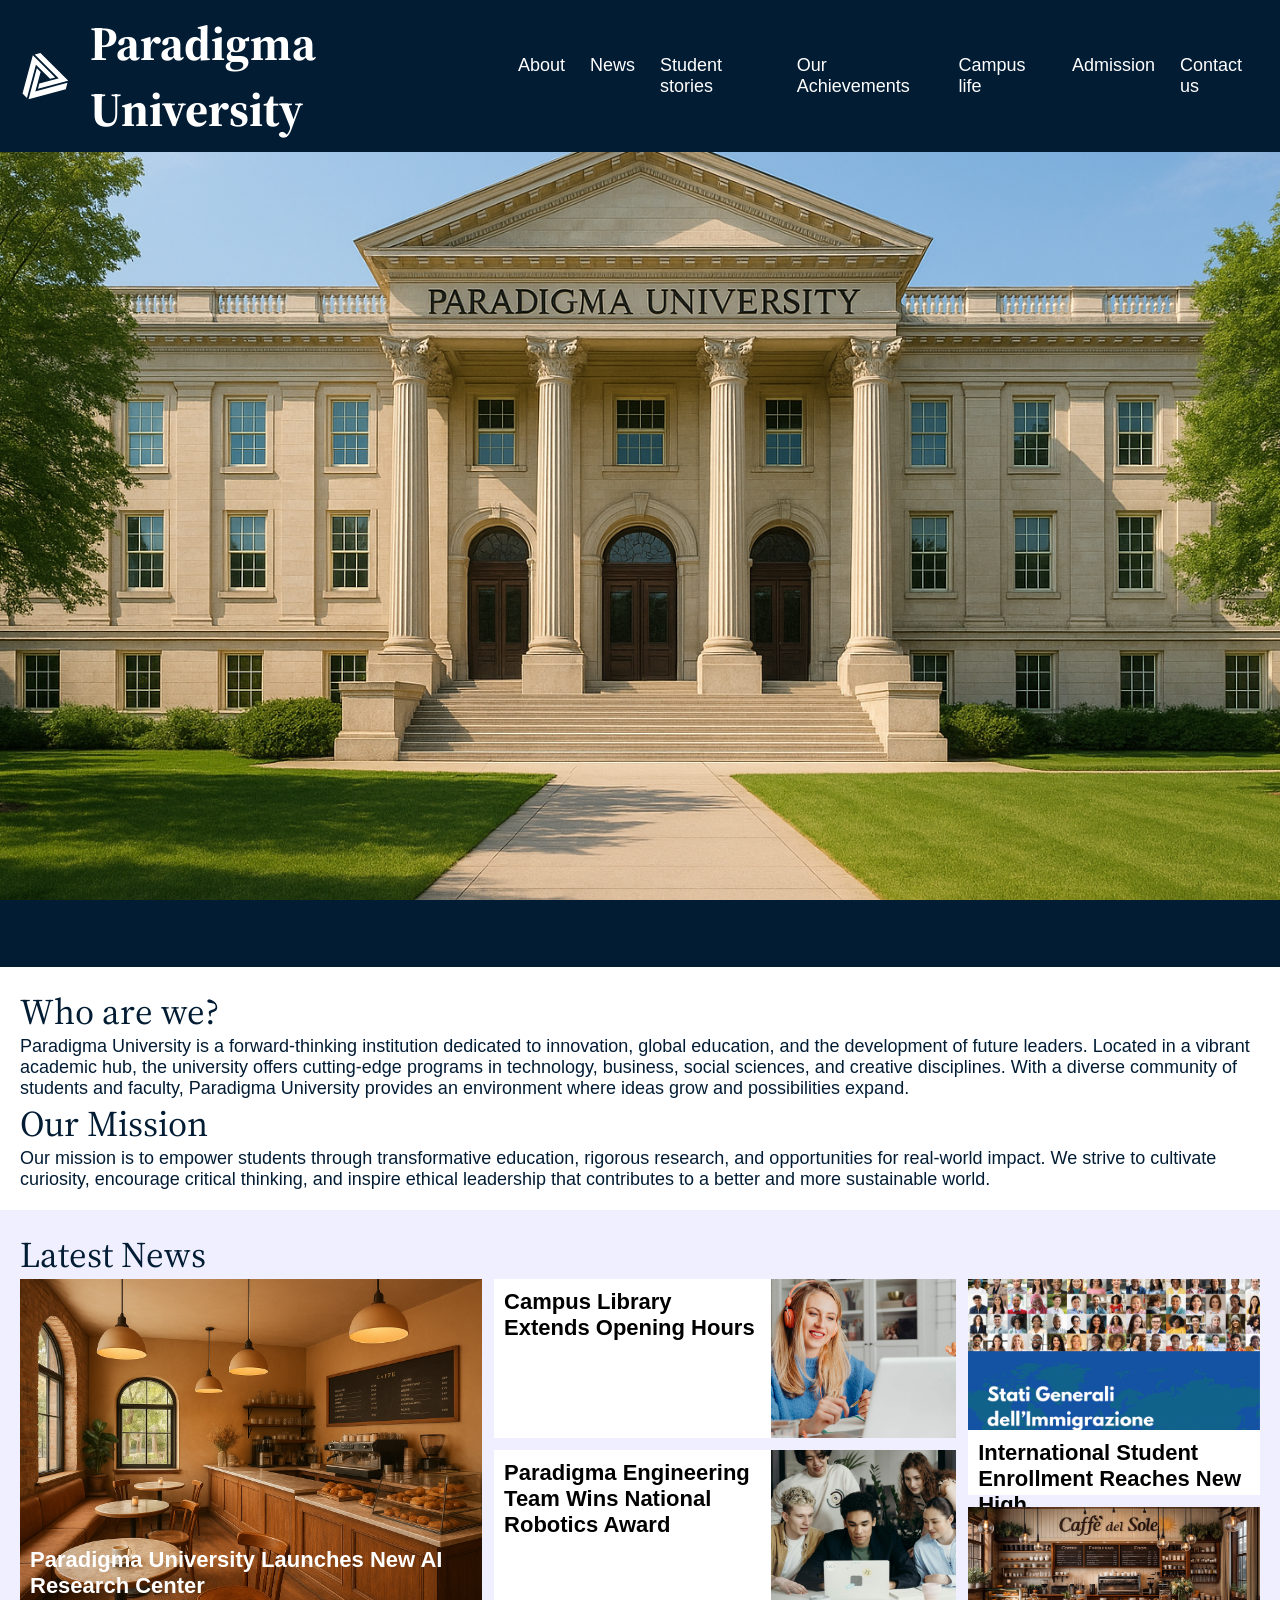
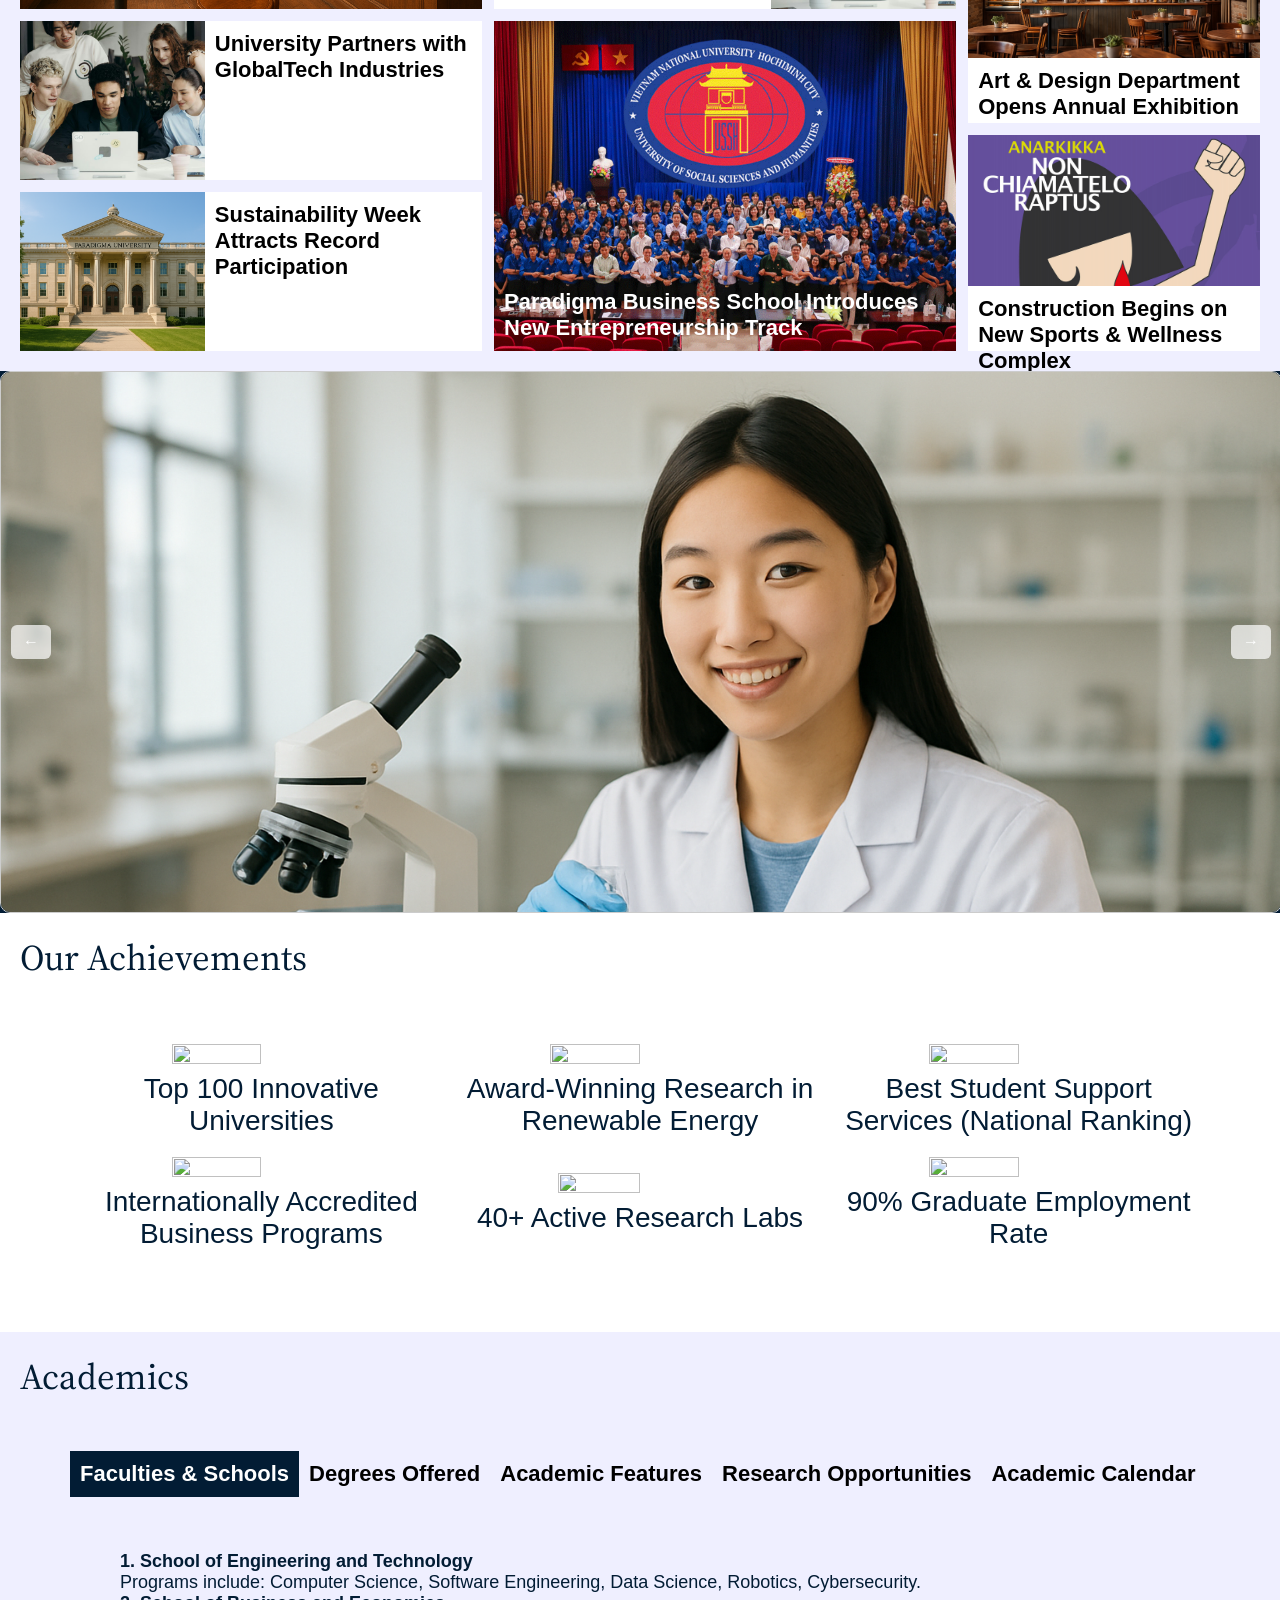
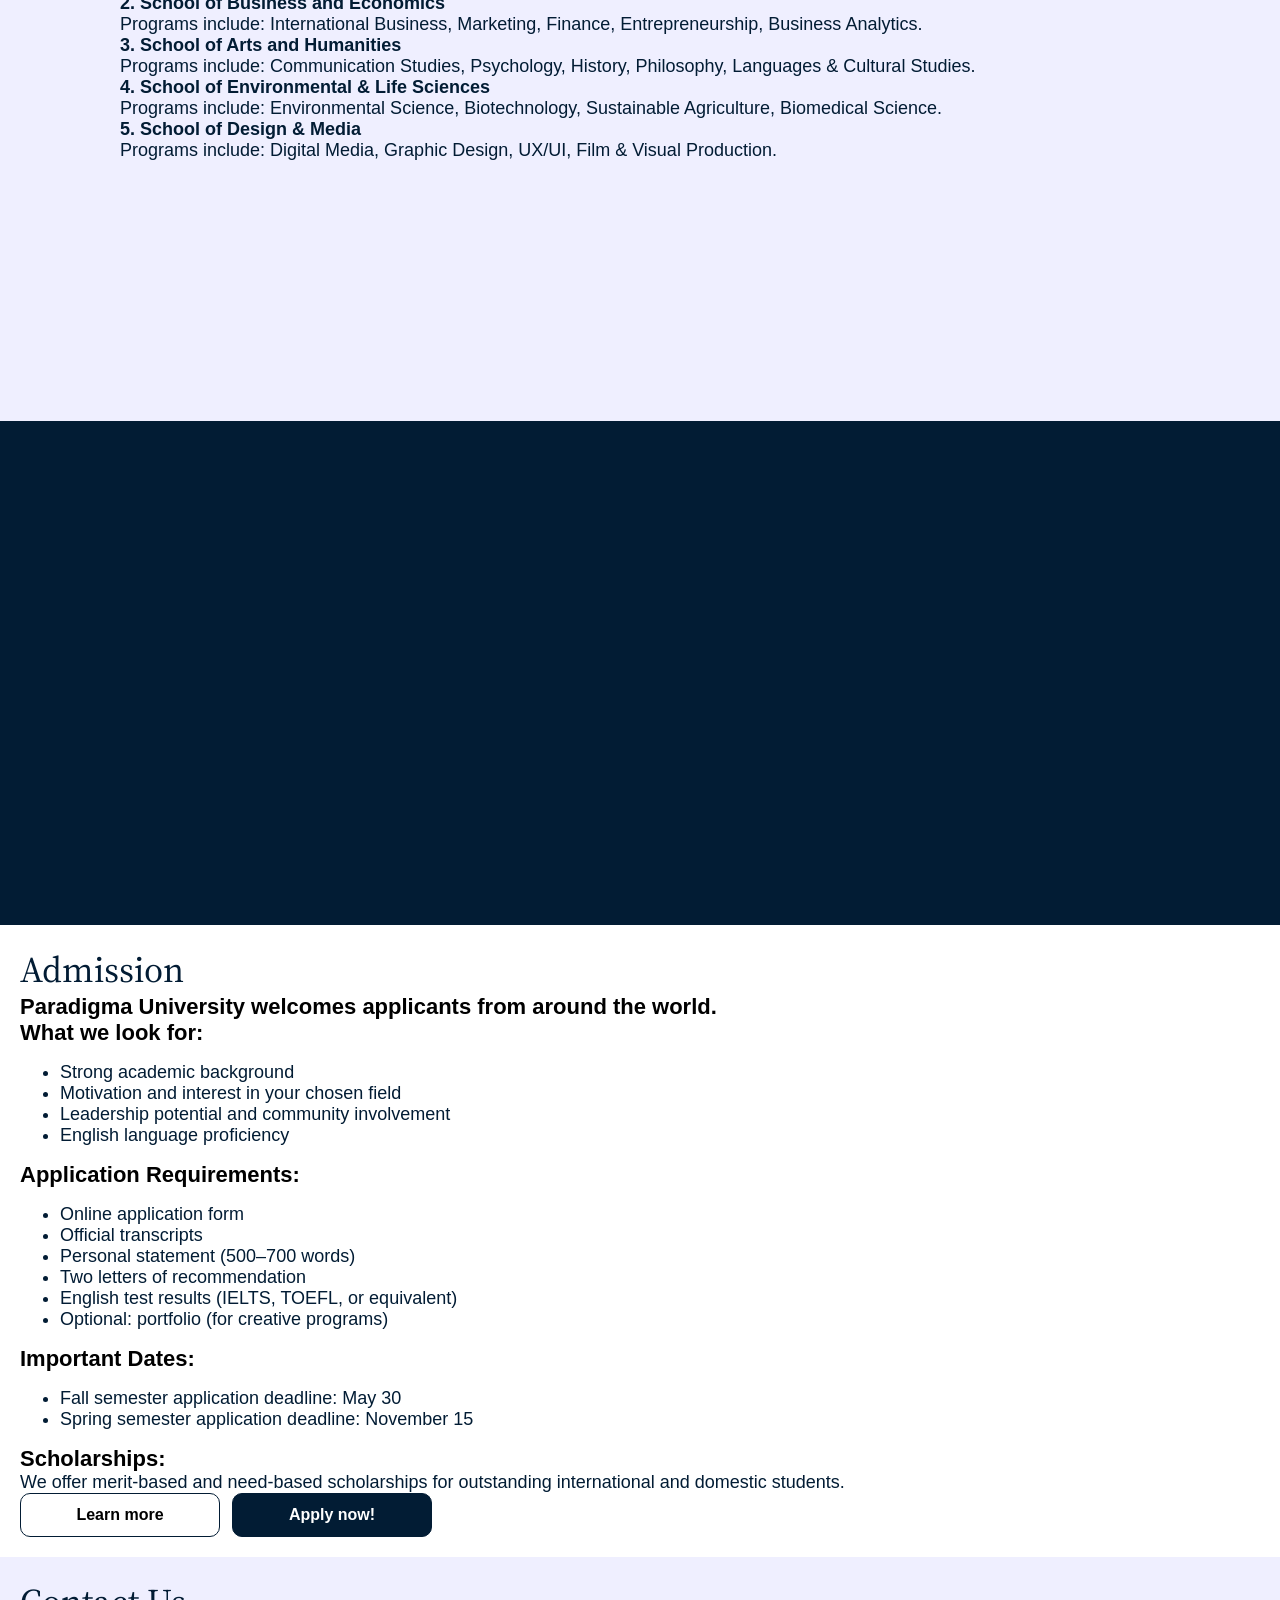
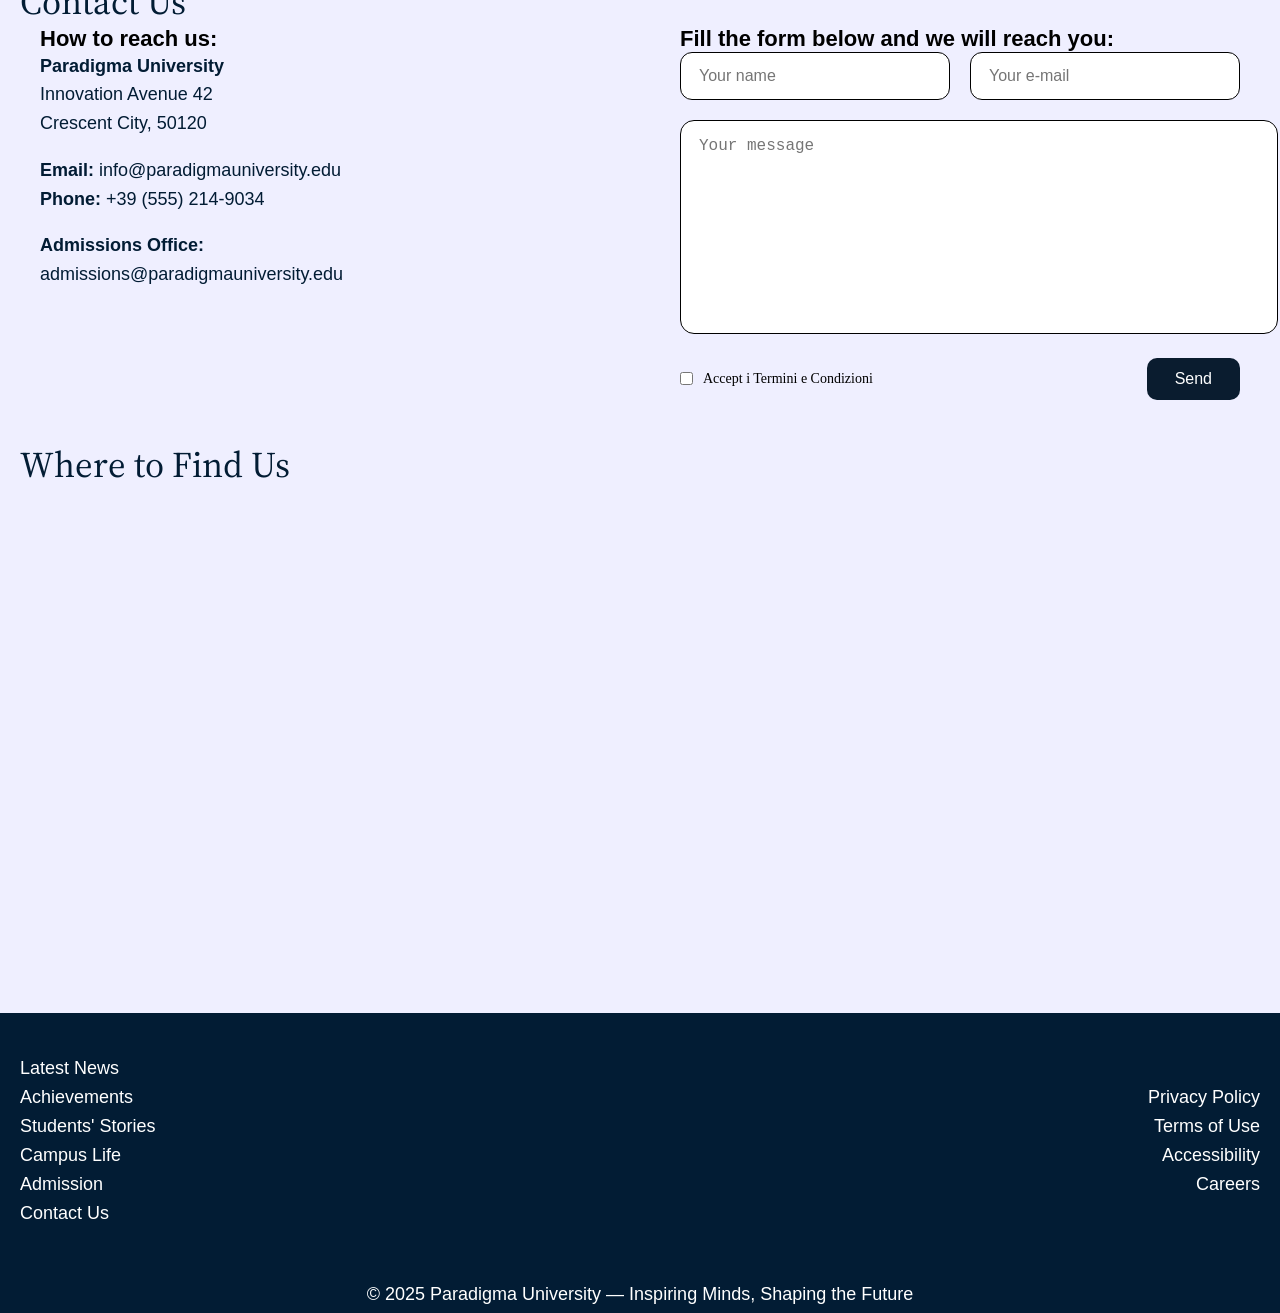
==== index.html @ 11ca6702 "initial  commit" ====
<!DOCTYPE html>
<html lang="it">
  <head>
    <meta charset="UTF-8" />
    <meta name="viewport" content="width=device-width, initial-scale=1.0" />
    <title>Paradigma University | Ilia Puchkov</title>

    <!-- Font -->
    <link rel="preconnect" href="https://fonts.googleapis.com" />
    <link rel="preconnect" href="https://fonts.gstatic.com" crossorigin />
    <link
      href="https://fonts.googleapis.com/css2?family=Source+Serif+4:ital,opsz,wght@0,8..60,200..900;1,8..60,200..900&display=swap"
      rel="stylesheet"
    />
    <link rel="preconnect" href="https://fonts.googleapis.com" />
    <link rel="preconnect" href="https://fonts.gstatic.com" crossorigin />
    <link
      href="https://fonts.googleapis.com/css2?family=Source+Serif+4:ital,opsz,wght@0,8..60,200..900;1,8..60,200..900&display=swap"
      rel="stylesheet"
    />

    <!-- Icons -->
    <link
      rel="stylesheet"
      href="https://cdnjs.cloudflare.com/ajax/libs/font-awesome/7.0.1/css/all.min.css"
      integrity="sha512-2SwdPD6INVrV/lHTZbO2nodKhrnDdJK9/kg2XD1r9uGqPo1cUbujc+IYdlYdEErWNu69gVcYgdxlmVmzTWnetw=="
      crossorigin="anonymous"
      referrerpolicy="no-referrer"
    />

    <!-- Custom CSS -->
    <link rel="stylesheet" href="style.css" />
  </head>
  <body>
    <header class="cover">
      <div class="cover__logo__title">
        <div class="cover__logo">
          <img
            class="cover__logo__image"
            src="./img/paradigma_logo_light.svg"
            alt="Paradigma University Logo"
          />
        </div>
        <div class="cover__title">
          <h1>Paradigma University</h1>
        </div>
      </div>

      <div class="cover__navigation">
        <nav>
          <ul>
            <li><a href="#about">About</a></li>
            <li><a href="#news">News</a></li>
            <li><a href="#student-stories">Student stories</a></li>
            <li><a href="#our-achievements">Our Achievements</a></li>
            <li><a href="#campus-life">Campus life</a></li>
            <li><a href="#admission">Admission</a></li>
            <li><a href="#contact-us">Contact us</a></li>
          </ul>
        </nav>
      </div>
      <!-- <div class="cover__hb">
        <i class="fa-solid fa-bars"></i>
      </div> -->
    </header>
    <main class="main__container">
      <section class="main__section__hero"></section>
      <section class="main__section__white section__about" id="about">
        <div>
          <h2>Who are we?</h2>
        </div>
        <div>
          <p>
            Paradigma University is a forward-thinking institution dedicated to
            innovation, global education, and the development of future leaders.
            Located in a vibrant academic hub, the university offers
            cutting-edge programs in technology, business, social sciences, and
            creative disciplines. With a diverse community of students and
            faculty, Paradigma University provides an environment where ideas
            grow and possibilities expand.
          </p>
        </div>
        <div>
          <h2>Our Mission</h2>
        </div>
        <div>
          <p>
            Our mission is to empower students through transformative education,
            rigorous research, and opportunities for real-world impact. We
            strive to cultivate curiosity, encourage critical thinking, and
            inspire ethical leadership that contributes to a better and more
            sustainable world.
          </p>
        </div>
      </section>
      <section class="main__section__colored section__news" id="news">
        <h2>Latest News</h2>
        <div class="news-grid">
          <div class="news-item-box big1">
            <img src="./img/news/news8.png" alt="" />
            <h4>Paradigma University Launches New AI Research Center</h4>
          </div>
          <div class="news-item-box big2">
            <img src="./img/news/news3.png" alt="" />
            <h4>
              Paradigma Business School Introduces New Entrepreneurship Track
            </h4>
          </div>

          <div class="news-item-small small1">
            <h4>Campus Library Extends Opening Hours</h4>
            <img src="./img/news/news1.jpg" alt="" />
          </div>
          <div class="news-item-small small2">
            <h4>Paradigma Engineering Team Wins National Robotics Award</h4>
            <img src="./img/news/news5.jpg" alt="" />
          </div>

          <div class="news-item-wide wide1">
            <img src="./img/news/news4.png" alt="" />
            <h4>International Student Enrollment Reaches New High</h4>
          </div>
          <div class="news-item-wide wide2">
            <img src="./img/news/news7.png" alt="" />
            <h4>Art & Design Department Opens Annual Exhibition</h4>
          </div>
          <div class="news-item-wide wide3">
            <img src="./img/news/news2.jpg" alt="" />
            <h4>Construction Begins on New Sports & Wellness Complex</h4>
          </div>

          <div class="news-item-small-alt small3">
            <img src="./img/news/news5.jpg" alt="" />
            <h4>University Partners with GlobalTech Industries</h4>
          </div>
          <div class="news-item-small-alt small4">
            <img src="./img/news/news6.png" alt="" />
            <h4>Sustainability Week Attracts Record Participation</h4>
          </div>
        </div>
      </section>
      <section
        class="main__section__filled section__stories"
        id="student-stories"
      >
        <div class="stories__carousel">
          <div class="carousel-track">
            <div class="slide">
              <img src="./img/student-stories/student-story1.png" alt="" />
            </div>
            <div class="slide">
              <img src="./img/student-stories/student-story2.png" alt="" />
            </div>
            <div class="slide">
              <img src="./img/student-stories/student-story3.png" alt="" />
            </div>
          </div>

          <button class="arrow prev">←</button>
          <button class="arrow next">→</button>
        </div>
      </section>
      <section
        class="main__section__white section__achievements"
        id="our-achievements"
      >
        <h2>Our Achievements</h2>
        <div class="achievements-container">
          <div class="achievement-element">
            <img src="./img/achievements/achieve_1.svg" alt="" />
            <h3>Top 100 Innovative Universities</h3>
          </div>
          <div class="achievement-element">
            <img src="./img/achievements/achieve_2.svg" alt="" />
            <h3>Award-Winning Research in Renewable Energy</h3>
          </div>
          <div class="achievement-element">
            <img src="./img/achievements/achieve_3.svg" alt="" />
            <h3>Best Student Support Services (National Ranking)</h3>
          </div>
          <div class="achievement-element">
            <img src="./img/achievements/achieve_4.svg" alt="" />
            <h3>Internationally Accredited Business Programs</h3>
          </div>
          <div class="achievement-element">
            <img src="./img/achievements/achieve_5.svg" alt="" />
            <h3>40+ Active Research Labs</h3>
          </div>
          <div class="achievement-element">
            <img src="./img/achievements/achieve_6.svg" alt="" />
            <h3>90% Graduate Employment Rate</h3>
          </div>
        </div>
      </section>
      <section class="main__section__colored section__academics" id="academics">
        <h2>Academics</h2>
        <div class="academics-container">
          <div class="academics-chapter-headers">
            <div class="academics-chapter-header header-1 header-active">
              <h4>Faculties & Schools</h4>
            </div>
            <div class="academics-chapter-header header-2">
              <h4>Degrees Offered</h4>
            </div>
            <div class="academics-chapter-header header-3">
              <h4>Academic Features</h4>
            </div>
            <div class="academics-chapter-header header-4">
              <h4>Research Opportunities</h4>
            </div>
            <div class="academics-chapter-header header-5">
              <h4>Academic Calendar</h4>
            </div>
          </div>
          <div class="academics-chapter-body body-1 body-active">
            <p>
              <strong>1. School of Engineering and Technology</strong> <br />
              Programs include: Computer Science, Software Engineering, Data
              Science, Robotics, Cybersecurity. <br />
              <strong>2. School of Business and Economics </strong
              ><br />Programs include: International Business, Marketing,
              Finance, Entrepreneurship, Business Analytics. <br /><strong
                >3. School of Arts and Humanities </strong
              ><br />Programs include: Communication Studies, Psychology,
              History, Philosophy, Languages & Cultural Studies. <br /><strong
                >4. School of Environmental & Life Sciences </strong
              ><br />Programs include: Environmental Science, Biotechnology,
              Sustainable Agriculture, Biomedical Science. <br /><strong
                >5. School of Design & Media</strong
              >
              <br />Programs include: Digital Media, Graphic Design, UX/UI, Film
              & Visual Production.
            </p>
          </div>
          <div class="academics-chapter-body body-2">
            <p>
              Undergraduate Programs (Bachelor’s)<br />Graduate Programs
              (Master’s & PhD)<br />Professional Certificates<br />Online &
              Hybrid Courses
            </p>
          </div>
          <div class="academics-chapter-body body-3">
            <p>
              <strong>Small class sizes</strong> for personalized learning<br /><strong
                >International faculty</strong
              >
              with industry and research experience<br /><strong
                >Project-based curriculum</strong
              >
              connected to real-world challenges<br /><strong
                >Study abroad programs</strong
              >
              with partner universities worldwide<br /><strong
                >Career-oriented labs & studios</strong
              ><br /><strong>Honors Program</strong>
              for high-achieving students
            </p>
          </div>
          <div class="academics-chapter-body body-4">
            <p>
              <strong
                >Students at Paradigma University can participate in:</strong
              ><br />
              40+ specialized research labs <br />Undergraduate researchbr
              assistantships <br />Innovation challenges & hackathons
              <br />Collaborative projects with industry partners
            </p>
          </div>
          <div class="academics-chapter-body body-5">
            <p>
              <strong>Fall Semester</strong> – September to December
              <br /><strong>Spring Semester</strong> – February to June
              <br /><strong>Summer Term</strong> – July to August (optional
              intensive courses)
            </p>
          </div>
        </div>
      </section>
      <section
        class="main__section__filled section__campus-life"
        id="campus-life"
      >
        <iframe
          width="100%"
          height="500px"
          src="https://www.youtube.com/embed/bO4RoQL9H8I?si=HWcUv90Y19QWqskf"
          title="YouTube video player"
          frameborder="0"
          allow="accelerometer; autoplay; clipboard-write; encrypted-media; gyroscope; picture-in-picture; web-share"
          referrerpolicy="strict-origin-when-cross-origin"
          allowfullscreen
        ></iframe>
      </section>
      <section class="main__section__white section__admission" id="admission">
        <h2>Admission</h2>
        <div class="admissions-content">
          <h4>
            Paradigma University welcomes applicants from around the world.
          </h4>

          <h4>What we look for:</h4>
          <ul>
            <li>Strong academic background</li>
            <li>Motivation and interest in your chosen field</li>
            <li>Leadership potential and community involvement</li>
            <li>English language proficiency</li>
          </ul>

          <h4>Application Requirements:</h4>
          <ul>
            <li>Online application form</li>
            <li>Official transcripts</li>
            <li>Personal statement (500–700 words)</li>
            <li>Two letters of recommendation</li>
            <li>English test results (IELTS, TOEFL, or equivalent)</li>
            <li>Optional: portfolio (for creative programs)</li>
          </ul>

          <h4>Important Dates:</h4>
          <ul>
            <li>Fall semester application deadline: May 30</li>
            <li>Spring semester application deadline: November 15</li>
          </ul>

          <h4>Scholarships:</h4>
          <p>
            We offer merit-based and need-based scholarships for outstanding
            international and domestic students.
          </p>
        </div>
        <div class="admission-cta-buttons">
          <button class="secondary-button">Learn more</button>
          <button class="primary-button">Apply now!</button>
        </div>
      </section>
      <section
        class="main__section__colored section__contact-us"
        id="contact-us"
      >
        <h2>Contact Us</h2>
        <div class="contact-wrapper">
          <div class="contact-info">
            <h4>How to reach us:</h4>

            <p><strong>Paradigma University</strong></p>
            <p>Innovation Avenue 42</p>
            <p>Crescent City, 50120</p>

            <br />

            <p><strong>Email:</strong> info@paradigmauniversity.edu</p>
            <p><strong>Phone:</strong> +39 (555) 214-9034</p>

            <br />

            <p>
              <strong>Admissions Office:</strong><br />
              admissions@paradigmauniversity.edu
            </p>
          </div>

          <div class="contact-form">
            <h4>Fill the form below and we will reach you:</h4>

            <form>
              <div class="form-row">
                <input type="text" placeholder="Your name" />
                <input type="email" placeholder="Your e-mail" />
              </div>

              <textarea placeholder="Your message"></textarea>

              <div class="form-bottom">
                <label class="checkbox">
                  <input type="checkbox" />
                  Accept i Termini e Condizioni
                </label>

                <button type="submit">Send</button>
              </div>
            </form>
          </div>
        </div>
      </section>
      <section
        class="main__section__colored section__where-to-find-us"
        id="where-to-find-us"
      >
        <h2>Where to Find Us</h2>
        <iframe
          src="https://www.google.com/maps/embed?pb=!1m18!1m12!1m3!1d5691.75243709149!2d11.349549176879098!3d44.49720307107462!2m3!1f0!2f0!3f0!3m2!1i1024!2i768!4f13.1!3m3!1m2!1s0x477fd4bb0ed9d74f%3A0x851bdc6a12c818e2!2sFaculty%20of%20Economics%20-%20University%20of%20Bologna!5e0!3m2!1sen!2sit!4v1764908519779!5m2!1sen!2sit"
          width="100%"
          height="500"
          style="border: 0"
          allowfullscreen=""
          loading="lazy"
          referrerpolicy="no-referrer-when-downgrade"
        ></iframe>
      </section>
    </main>
    <footer class="footer">
      <div class="footer__socials">
        <i
          class="social-icon fa-brands fa-instagram"
          onclick="window.open('https://instagram.com', '_blank')"
        ></i>
        <i
          class="social-icon fa-brands fa-youtube"
          onclick="window.open('https://youtube.com', '_blank')"
        ></i>
        <i
          class="social-icon fa-brands fa-facebook"
          onclick="window.open('https://facebook.com', '_blank')"
        ></i>
        <i
          class="social-icon fa-brands fa-tiktok"
          onclick="window.open('https://tiktok.com', '_blank')"
        ></i>
      </div>
      <div class="footer__links">
        <div class="footer__anchors">
          <a href="#">Latest News</a>
          <a href="#">Achievements</a>
          <a href="#">Students' Stories</a>
          <a href="#">Campus Life</a>
          <a href="#">Admission</a>
          <a href="#">Contact Us</a>
        </div>
        <div class="footer__info">
          <a href="#">Privacy Policy</a>
          <a href="#">Terms of Use</a>
          <a href="#">Accessibility</a>
          <a href="#">Careers</a>
        </div>
      </div>
      <div class="footer__copyright">
        <p>© 2025 Paradigma University — Inspiring Minds, Shaping the Future</p>
      </div>
    </footer>
    <script src="./js/carousel.js"></script>
    <script src="./js/academics.js"></script>
  </body>
</html>
---- style.css ----
/* Uso le variabili CSS */
:root {
  /* palette colore */
  --primary-color: #021c34;
  --secondary-color: #29b1ff;
  --background-light: #fff;
  --background-dark: #efefff;
  --accent-color: #ff3131;
  --text-color: #000;
  --text-color-light: #fff;
  /* Tipografia */
  --primary-font: "Source Serif 4", serif;
  --secondary-font: "Source Sans Pro", sans-serif;
  /* Font-size */
  --h1: 48px;
  --h2: 36px;
  --h3: 28px;
  --h4: 22px;
  --p: 18px;
  --button-text: 16px;
}

/* GLOBAL STYLES */
html {
  scroll-behavior: smooth;
}
body {
  margin: 0;
  padding: 0;
  background-color: var(--primary-color);
  background-image: url(./img/main_background_picture.png);
  background-size: cover;
  background-position: center;
  background-repeat: no-repeat;
  background-attachment: fixed;
}

/* TYPOGRAPHY  */
h1 {
  font-family: var(--primary-font);
  font-size: var(--h1);
  font-weight: bold;
  color: var(--primary-color);
  margin: 0;
}
h2 {
  font-family: var(--primary-font);
  font-size: var(--h2);
  font-weight: normal;
  color: var(--primary-color);
  margin: 0;
}
h3 {
  font-family: var(--secondary-font);
  font-size: var(--h3);
  font-weight: normal;
  color: var(--primary-color);
  margin: 0;
}
h4 {
  width: fit-content;
  font-family: var(--secondary-font);
  font-size: var(--h4);
  font-weight: bold;
  color: var(--text-color);
  margin: 0;
}
p {
  font-family: var(--secondary-font);
  font-size: var(--p);
  font-weight: normal;
  color: var(--primary-color);
  margin: 0;
}
a {
  font-family: var(--secondary-font);
  font-size: var(--p);
  font-weight: normal;
  color: var(--text-color-light);
  text-decoration: none;
}
li {
  font-family: var(--secondary-font);
  font-size: var(--p);
  font-weight: normal;
  color: var(--primary-color);
  margin: 0;
}
input {
  font-family: var(--secondary-font);
  font-size: var(--p);
  font-weight: normal;
  color: var(--primary-color);
  margin: 0;
}

/* CTA Buttons */
button.primary-button {
  display: flex;
  justify-content: center;
  align-items: center;
  gap: 12px;
  background: var(--primary-color);
  color: var(--text-color-light);
  border-radius: 10px;
  padding-right: 20px;
  padding-left: 20px;
  padding-bottom: 12px;
  padding-top: 12px;
  min-width: 200px;
  border: none;
  cursor: pointer;
  font-family: var(--secondary-font);
  font-size: var(--button-text);
  font-weight: 600;
  font-style: normal;
  border-width: 1px;
  border-color: var(--primary-color);
  border-style: solid;
  transition: all 0.3s ease-in-out;
}
button.primary-button:hover {
  background: var(--secondary-color);
  color: var(--text-color);
  border-color: var(--secondary-color);
  transition: all 0.3s ease-in-out;
}
button.primary-button:active {
  transform: scale(0.95);
}
button.secondary-button {
  display: flex;
  align-items: center;
  gap: 12px;
  justify-content: center;
  background: var(--background-light);
  color: var(--text-color);
  border-radius: 10px;
  padding-right: 20px;
  padding-left: 20px;
  padding-bottom: 12px;
  padding-top: 12px;
  min-width: 200px;
  border: none;
  cursor: pointer;
  font-family: var(--secondary-font);
  font-size: var(--button-text);
  font-weight: 600;
  font-style: normal;
  border-width: 1px;
  border-color: var(--primary-color);
  border-style: solid;
  transition: all 0.3s ease-in-out;
}
button.secondary-button:hover {
  background: var(--secondary-color);
  color: var(--text-color);
  border-color: var(--secondary-color);

  transition: all 0.3s ease-in-out;
}
button.secondary-button:active {
  transform: scale(0.95);
}

/* header style: */
.cover {
  display: flex;
  flex-direction: row;
  justify-content: space-between;
  align-items: center;
  background-color: var(--primary-color);
  padding: 10px 20px;
}
.cover__logo__image {
  width: 50px;
  height: auto;
  display: block;
  margin: 0 auto;
  color: var(--text-color-light);
}
.cover__logo__title h1 {
  color: var(--text-color-light);
}
.cover__navigation {
  visibility: visible;
}
.cover__navigation ul {
  list-style: none;
  display: flex;
  flex-direction: row;
  gap: 25px;
  margin: 0;
  padding: 0;
}
.cover__navigation ul li a {
  text-decoration: none;
  font-family: var(--secondary-font);
  font-size: var(--p);
  color: var(--text-color-light);
  transition: color 0.3s ease;
}
/* .cover__hb {
  cursor: pointer;
  visibility: hidden;
} */
.cover__logo__title {
  display: flex;
  flex-direction: row;
  gap: 20px;
  align-items: center;
}

/* footer styles: */
.footer {
  height: fit-content;
  background-color: var(--primary-color);
  padding: 5px 20px;
}
.footer p {
  color: var(--text-color-light);
}
.footer__socials {
  display: flex;
  flex-direction: row;
  justify-content: center;
  align-items: center;
  margin-top: 20px;
  gap: 12px;
}
.footer__links {
  display: flex;
  flex-direction: row;
  justify-content: space-between;
  align-items: center;
  margin-top: 20px;
}
.footer__socials i.social-icon {
  font-size: 2em;
  color: var(--text-color-light);
  transition: all 0.2s ease-in-out;
}
.footer__socials i.social-icon:hover {
  color: var(--text-color-light);
  cursor: pointer;
  scale: 1.3;
  transition: all 0.2s ease-in-out;
}
.footer__socials i.social-icon:active {
  transform: scale(0.6);
}
.footer__anchors {
  display: flex;
  flex-direction: column;
  justify-content: space-between;
  align-items: flex-start;
  gap: 8px;
}
.footer__info {
  display: flex;
  flex-direction: column;
  justify-content: space-between;
  align-items: flex-end;
  gap: 8px;
}
.footer__copyright {
  text-align: center;
  color: var(--text-color-light);
  margin-top: 60px;
  margin-bottom: 3px;
}

/* main styles: */

.main__container .main__section__white {
  background-color: var(--background-light);
  padding: 20px;
}

.main__container .main__section__colored {
  background-color: var(--background-dark);
  padding: 20px;
}

.main__container .main__section__hero {
  height: calc(100vh - (85.5px));
  width: 100%;
  background-color: transparent;
}

/* student stories */

.stories__carousel {
  width: 100%;
  height: calc(100vh * 0.6);
  overflow: hidden;
  position: relative;
  border: 1px solid #ccc;
  border-radius: 10px;
}

.carousel-track {
  display: flex;
  transition: transform 0.3s ease;
}

.slide {
  min-width: 100%;
  height: 100%;
}

.slide img {
  width: 100%;
  height: 100%;
  object-fit: cover;
}

.arrow {
  position: absolute;
  top: 50%;
  transform: translateY(-50%);
  background: rgba(255, 255, 255, 0.7);
  border: none;
  padding: 8px 12px;
  cursor: pointer;
  font-size: 16px;
  border-radius: 6px;
}

.arrow.prev {
  left: 10px;
}
.arrow.next {
  right: 10px;
}

/* BOX — большой блок */
.news-item-box {
  position: relative;
}

.news-item-box img {
  width: 100%;
  height: 100%;
  object-fit: cover;
}

.news-item-box h4 {
  position: absolute;
  left: 10px;
  bottom: 10px;
  margin: 0;
  color: white;
}

/* SMALL — маленькие новости */
.news-item-small,
.news-item-small-alt {
  display: flex;
  background-color: var(--background-light);
  height: 100%;
}

.news-item-small img,
.news-item-small-alt img {
  width: 40%;
  object-fit: cover;
}

.news-item-small h4,
.news-item-small-alt h4,
.news-item-wide h4 {
  padding: 10px;
  margin: 0;
  color: var(--text-color);
}

.news-item-wide {
  background-color: var(--text-color-light);
  display: grid;
  grid-template-columns: 1fr;
  grid-template-rows: minmax(0, 7fr) minmax(0, 3fr);
}

.news-item-wide img {
  width: 100%;
  height: 100%;
  object-fit: cover;
}

.news-grid {
  display: grid;

  grid-template-columns: 3.8fr 3.8fr 2.4fr;
  grid-template-rows: repeat(12, 5vh); /* равномерная высота */

  gap: 12px;
}

/* Раскладка по зонам */
.news-grid {
  grid-template-areas:
    "big1   small1  wide1"
    "big1   small1  wide1"
    "big1   small1  wide1"
    "big1   small2  wide1"
    "big1   small2  wide2"
    "big1   small2  wide2"
    "small3 big2    wide2"
    "small3 big2    wide2"
    "small3 big2    wide3"
    "small4 big2    wide3"
    "small4 big2    wide3"
    "small4 big2    wide3";
}

/* Привязка элементов */
.big1 {
  grid-area: big1;
}
.small1 {
  grid-area: small1;
}
.small2 {
  grid-area: small2;
}
.small3 {
  grid-area: small3;
}
.small4 {
  grid-area: small4;
}
.big2 {
  grid-area: big2;
}
.wide1 {
  grid-area: wide1;
}
.wide2 {
  grid-area: wide2;
}
.wide3 {
  grid-area: wide3;
}

/* achievemts section */
.achievements-container {
  display: grid;
  grid-template-columns: repeat(3, 1fr);
  grid-template-rows: repeat(2, 1fr);
  gap: 20px;
  margin: 5%;
  align-items: center;
  justify-items: center;
}
.achievement-element {
  display: flex;
  flex-direction: column;
  gap: 5px;
  align-content: center;
  justify-content: center;
}
.achievement-element h3 {
  align-self: center;
  text-align: center;
}
.achievement-element img {
  align-self: center;
  width: 50%;
  height: 100%;
}

/* academics */
.section__academics {
  position: relative;
}
.academics-container {
  display: flex;
  flex-direction: column;
  position: relative;
  padding: 50px;
  height: 500px;
}
.academics-container .body-1,
.academics-container .body-2,
.academics-container .body-3,
.academics-container .body-4,
.academics-container .body-5 {
  position: absolute;
  top: 150px;
  left: 100px;
  visibility: hidden;
}
.academics-container .body-active {
  visibility: visible;
}

.academics-chapter-headers {
  position: relative;
  display: flex;
  flex-direction: row;
}

.academics-chapter-header {
  cursor: pointer;
  padding: 10px;
}
.academics-chapter-header h4 {
  color: var(--text-color);
  text-align: center;
}

.header-active {
  background-color: #021c34;
}

.header-active h4 {
  color: var(--text-color-light);
}

/* admission section */
.admission-cta-buttons {
  display: flex;
  flex-direction: row;
  gap: 12px;
}

/* contact-us section */
.contact-section {
  background: #efefff;
  padding: 80px 60px;
  font-family: serif;
}

.contact-wrapper {
  max-width: 1200px;
  margin: 0 auto;
  display: grid;
  grid-template-columns: 1fr 1fr;
  gap: 80px;
  align-items: flex-start;
}

.contact-info h3 {
  margin-bottom: 20px;
}

.contact-info p {
  line-height: 1.6;
}

.contact-form h3 {
  margin-bottom: 25px;
}

.form-row {
  display: flex;
  gap: 20px;
  margin-bottom: 20px;
}

.form-row input {
  flex: 1;
  padding: 14px 18px;
  border-radius: 12px;
  border: 1px solid #000;
  font-size: 16px;
}

textarea {
  width: 100%;
  height: 180px;
  padding: 16px 18px;
  border-radius: 14px;
  border: 1px solid #000;
  resize: none;
  font-size: 16px;
  margin-bottom: 20px;
}

.form-bottom {
  display: flex;
  justify-content: space-between;
  align-items: center;
}

.checkbox {
  font-size: 14px;
  display: flex;
  gap: 10px;
  align-items: center;
}

button {
  background: #0a1c2f;
  color: #fff;
  border: none;
  padding: 12px 28px;
  border-radius: 10px;
  cursor: pointer;
  font-size: 16px;
}
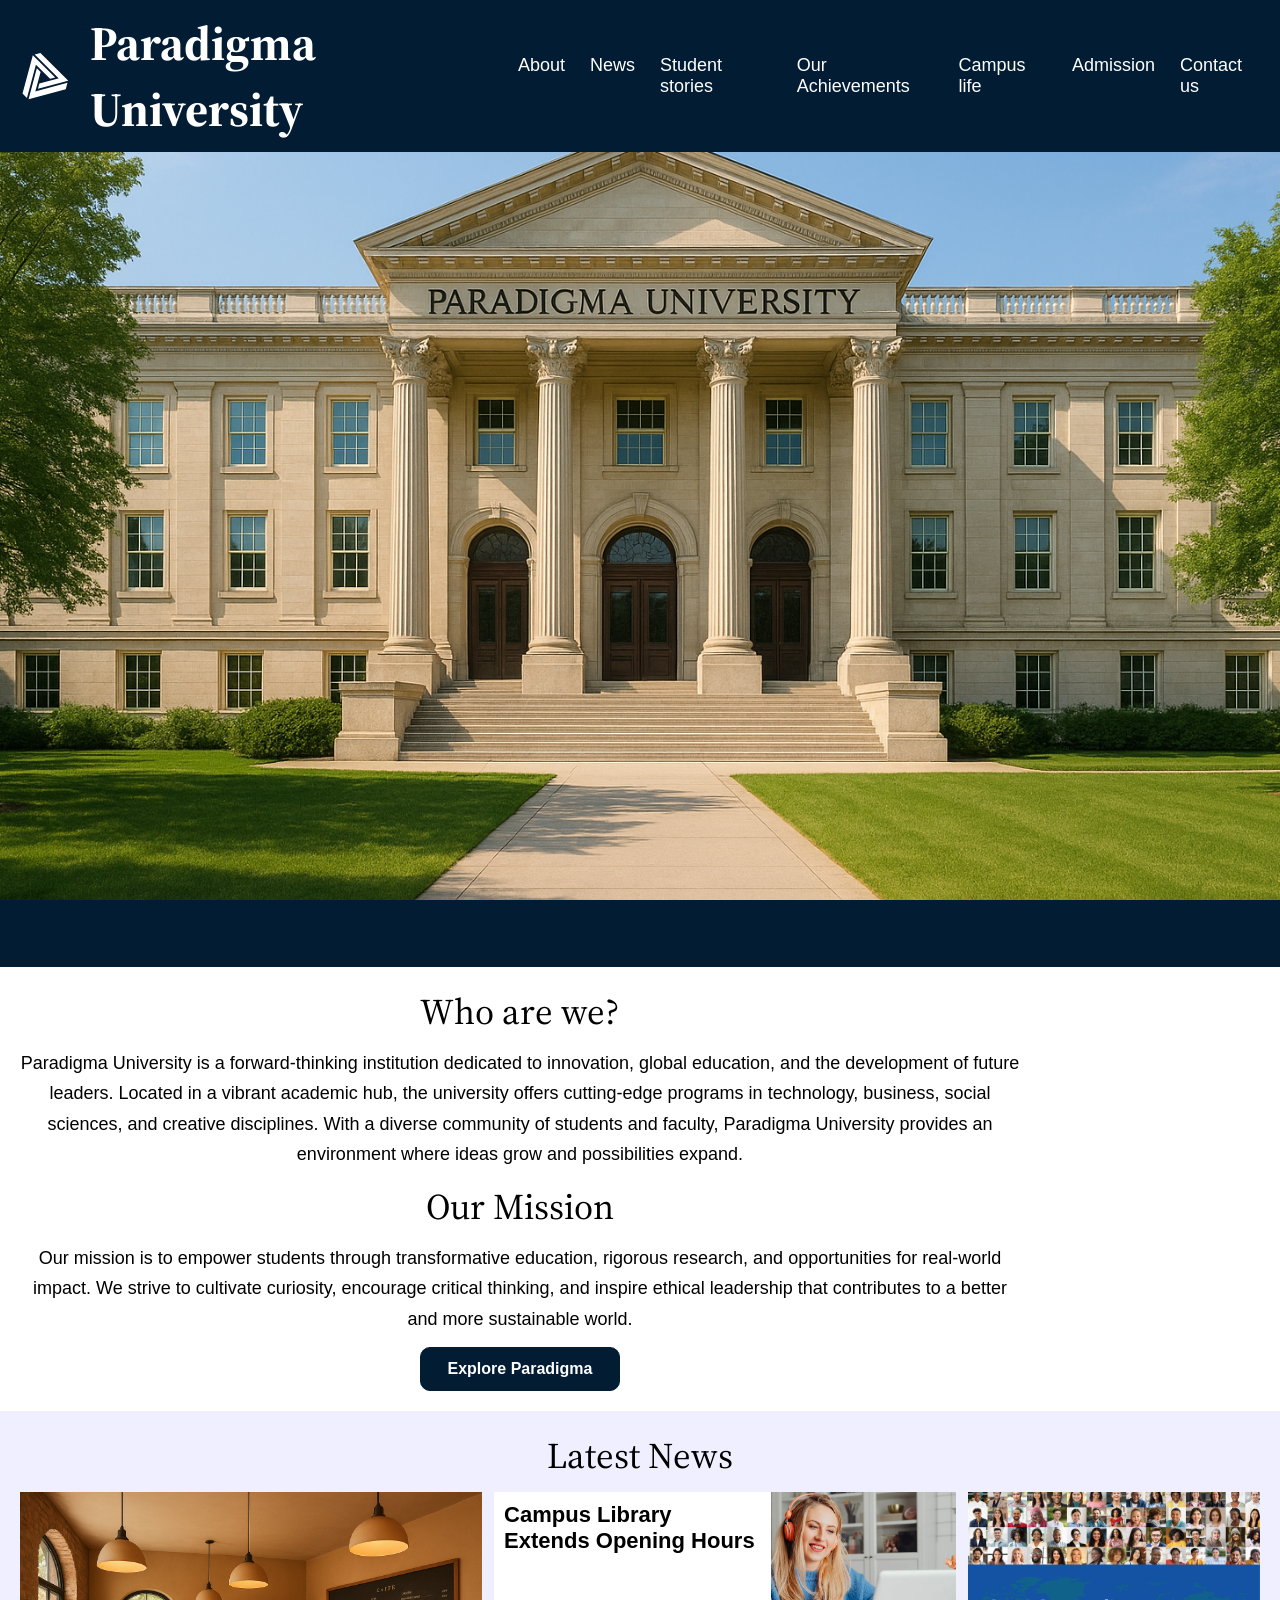
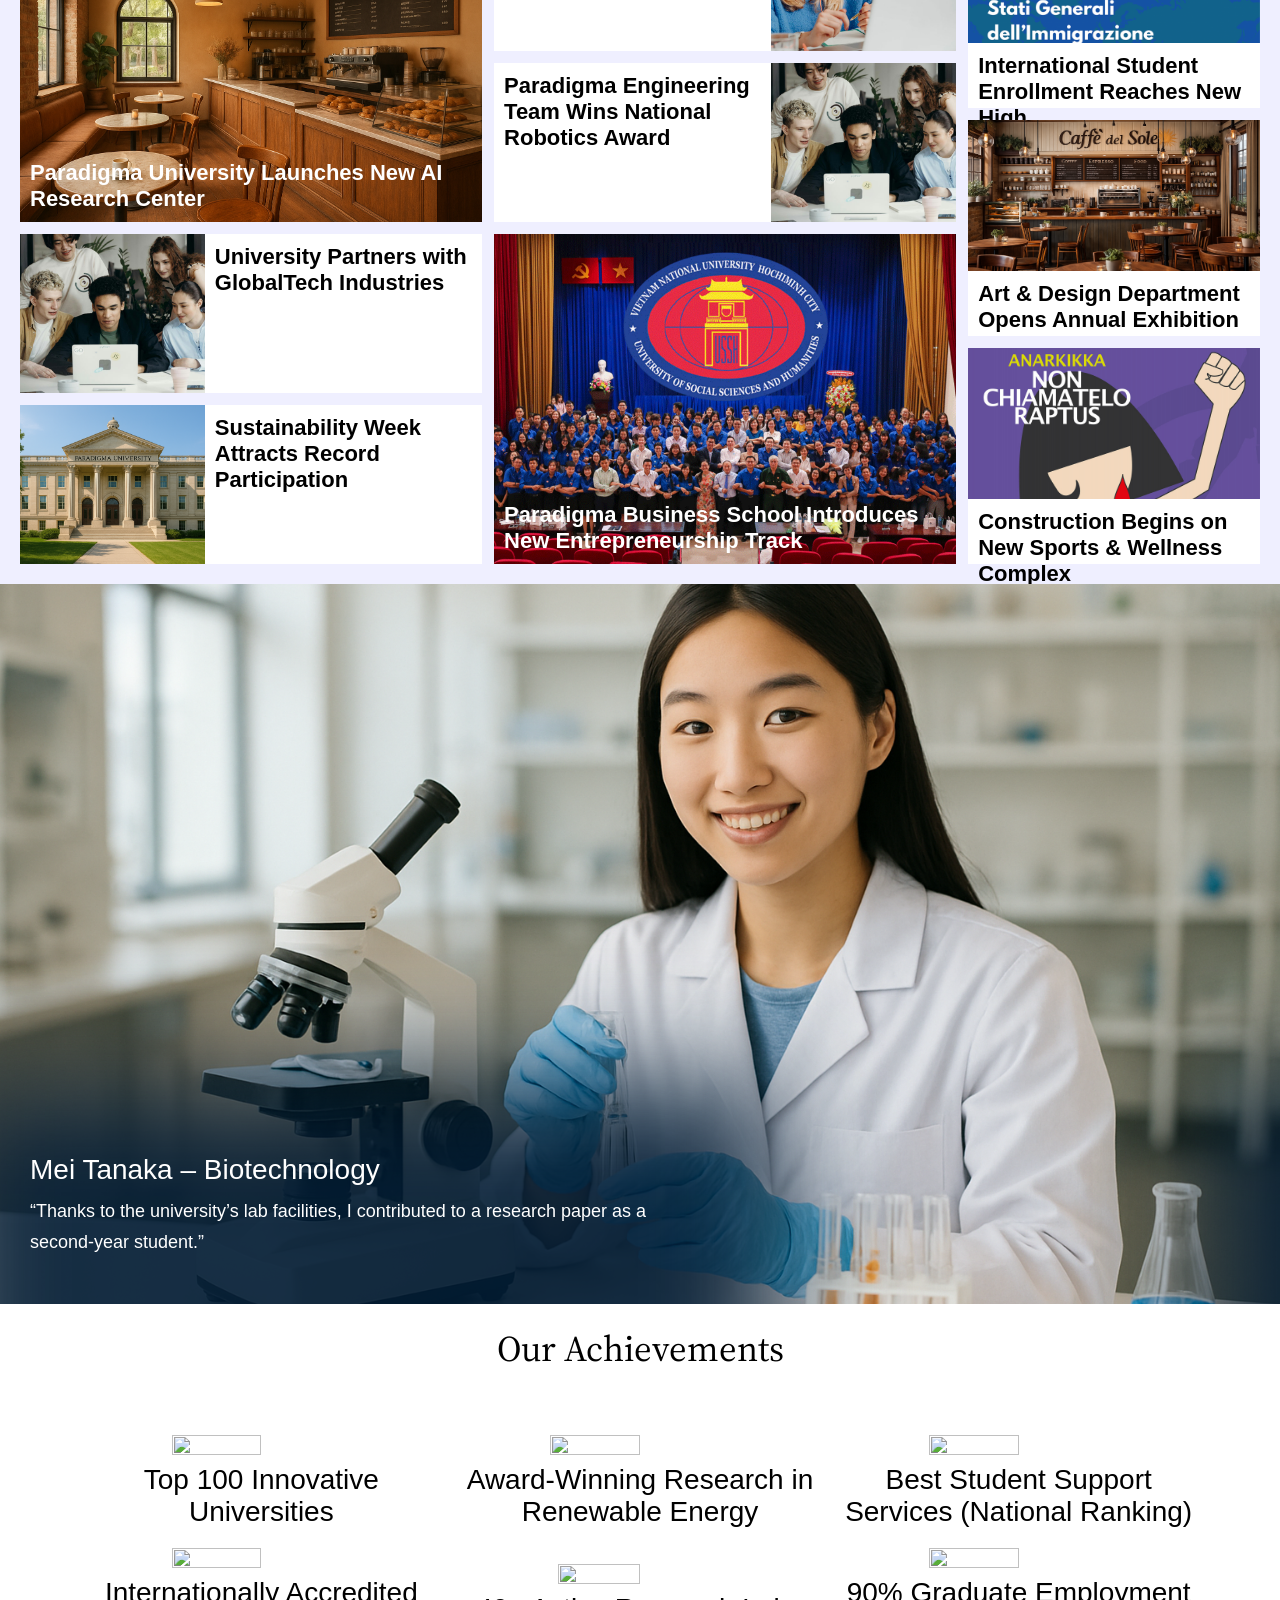
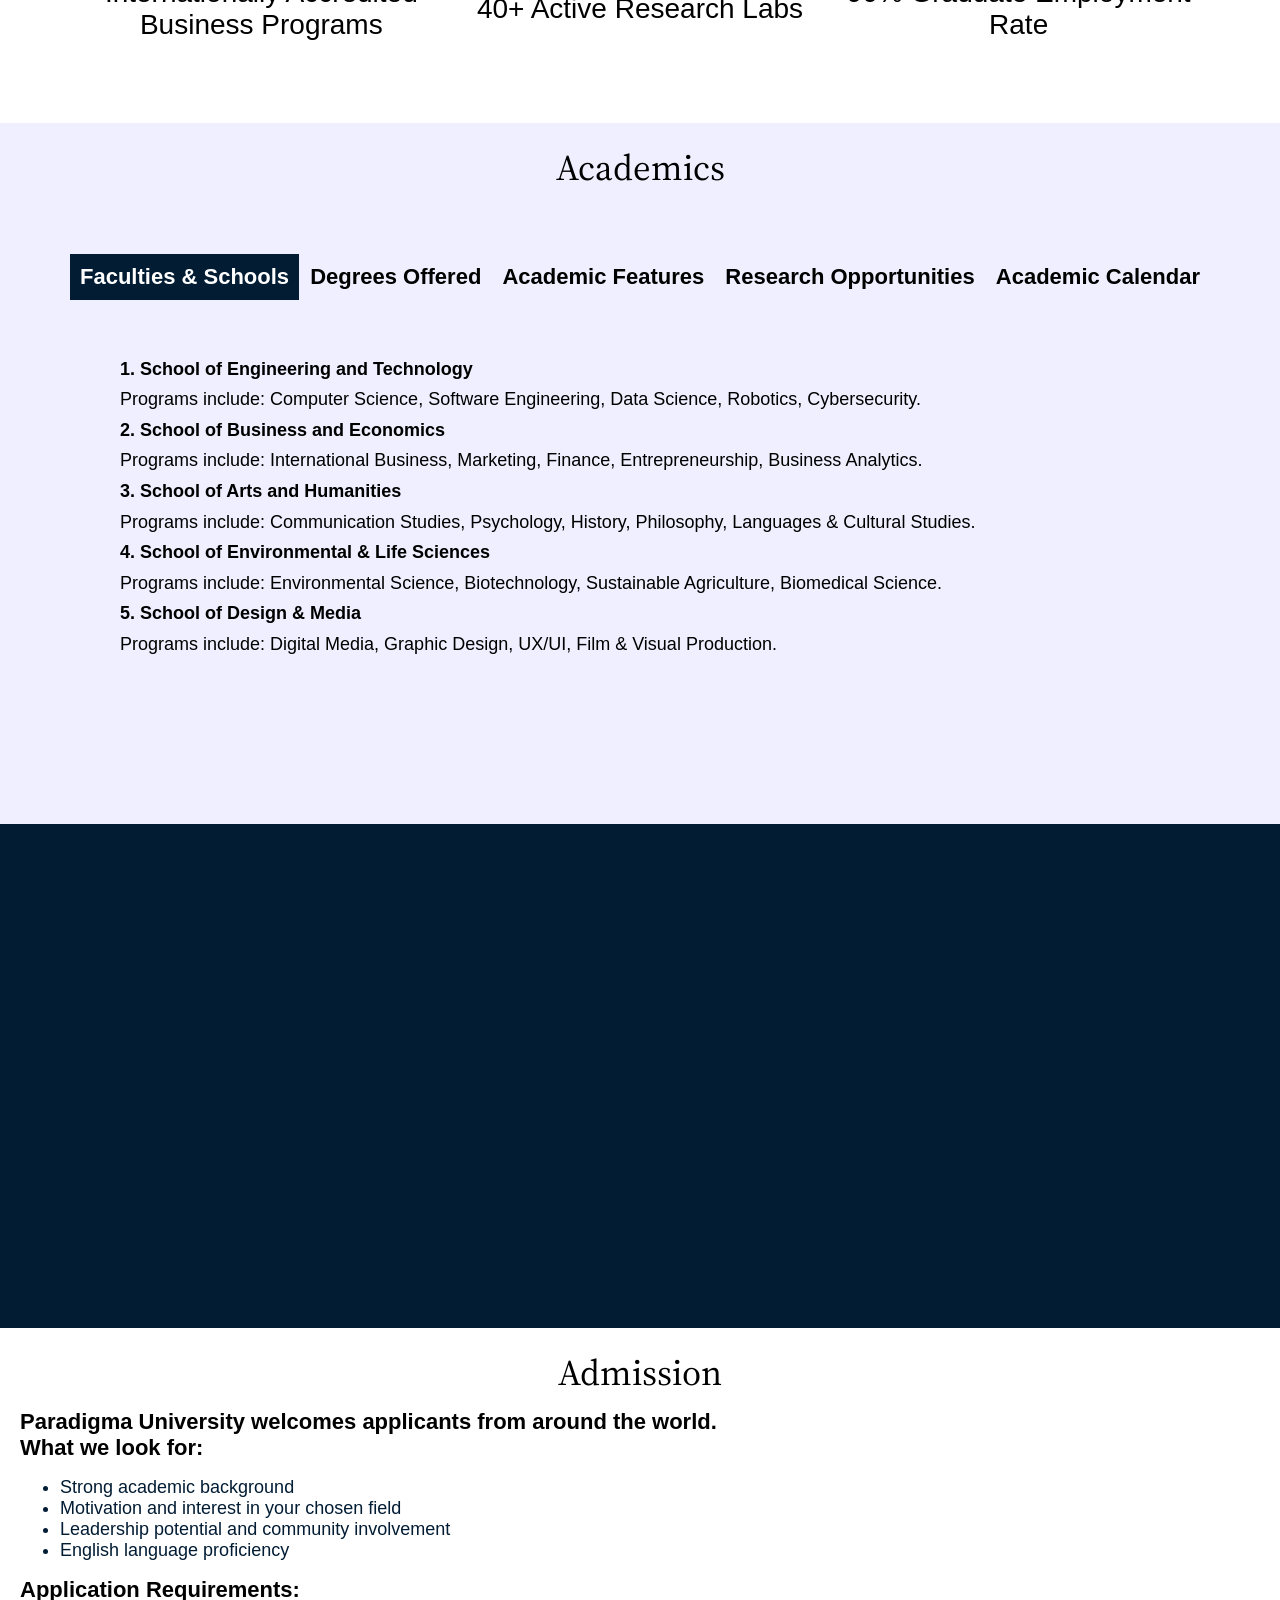
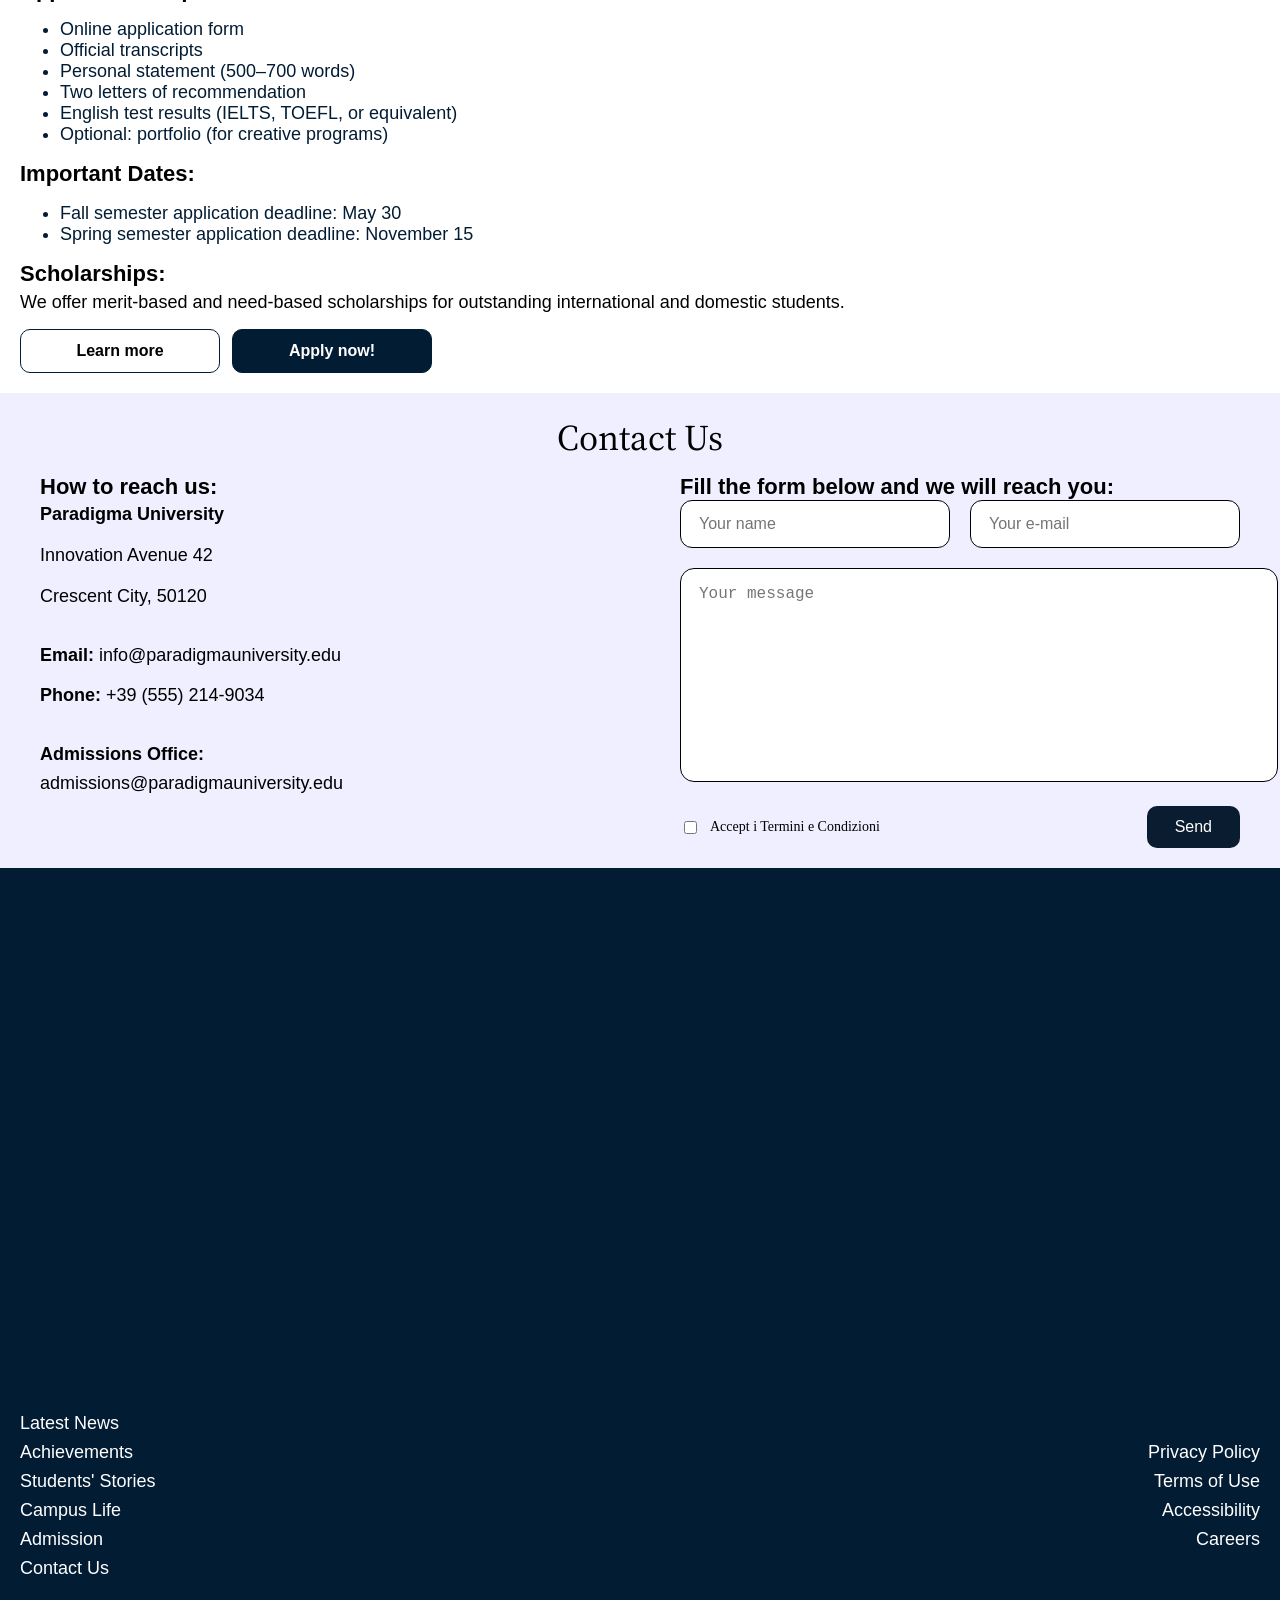
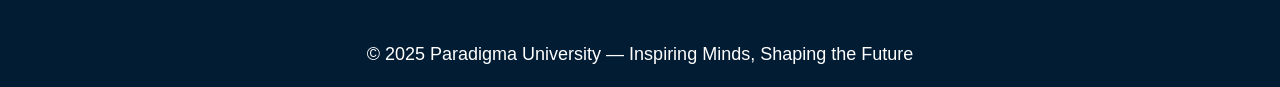
==== commit c3bfd247: "changes" ====
--- a/index.html
+++ b/index.html
@@ -66,31 +66,40 @@
     <main class="main__container">
       <section class="main__section__hero"></section>
       <section class="main__section__white section__about" id="about">
-        <div>
-          <h2>Who are we?</h2>
-        </div>
-        <div>
-          <p>
-            Paradigma University is a forward-thinking institution dedicated to
-            innovation, global education, and the development of future leaders.
-            Located in a vibrant academic hub, the university offers
-            cutting-edge programs in technology, business, social sciences, and
-            creative disciplines. With a diverse community of students and
-            faculty, Paradigma University provides an environment where ideas
-            grow and possibilities expand.
-          </p>
-        </div>
-        <div>
-          <h2>Our Mission</h2>
-        </div>
-        <div>
-          <p>
-            Our mission is to empower students through transformative education,
-            rigorous research, and opportunities for real-world impact. We
-            strive to cultivate curiosity, encourage critical thinking, and
-            inspire ethical leadership that contributes to a better and more
-            sustainable world.
-          </p>
+        <div class="about-content">
+          <div>
+            <h2>Who are we?</h2>
+          </div>
+          <div>
+            <p>
+              Paradigma University is a forward-thinking institution dedicated
+              to innovation, global education, and the development of future
+              leaders. Located in a vibrant academic hub, the university offers
+              cutting-edge programs in technology, business, social sciences,
+              and creative disciplines. With a diverse community of students and
+              faculty, Paradigma University provides an environment where ideas
+              grow and possibilities expand.
+            </p>
+          </div>
+          <div>
+            <h2>Our Mission</h2>
+          </div>
+          <div>
+            <p>
+              Our mission is to empower students through transformative
+              education, rigorous research, and opportunities for real-world
+              impact. We strive to cultivate curiosity, encourage critical
+              thinking, and inspire ethical leadership that contributes to a
+              better and more sustainable world.
+            </p>
+          </div>
+          <button
+            class="primary-button about-cta-button"
+            ,
+            onClick="link=('#our-achievements')"
+          >
+            Explore Paradigma
+          </button>
         </div>
       </section>
       <section class="main__section__colored section__news" id="news">
@@ -146,18 +155,53 @@
         <div class="stories__carousel">
           <div class="carousel-track">
             <div class="slide">
+              <img src="./img/student-stories/student-story3.png" alt="" />
+              <div class="slide-dark-block"></div>
+              <h3>Liam Rivera – Business Administration</h3>
+              <p>
+                “Joining the entrepreneurship incubator allowed me to turn a
+                class project into a real company.”
+              </p>
+            </div>
+            <div class="slide">
               <img src="./img/student-stories/student-story1.png" alt="" />
+              <div class="slide-dark-block"></div>
+              <h3>Mei Tanaka – Biotechnology</h3>
+              <p>
+                “Thanks to the university’s lab facilities, I contributed to a
+                research paper as a second-year student.”
+              </p>
             </div>
             <div class="slide">
               <img src="./img/student-stories/student-story2.png" alt="" />
+              <div class="slide-dark-block"></div>
+              <h3>Emily Dawson – Computer Science</h3>
+              <p>
+                “My research internship at Paradigma helped me build the
+                confidence to create my own AI startup.”
+              </p>
             </div>
             <div class="slide">
               <img src="./img/student-stories/student-story3.png" alt="" />
-            </div>
-          </div>
-
-          <button class="arrow prev">←</button>
-          <button class="arrow next">→</button>
+              <div class="slide-dark-block"></div>
+              <h3>Liam Rivera – Business Administration</h3>
+              <p>
+                “Joining the entrepreneurship incubator allowed me to turn a
+                class project into a real company.”
+              </p>
+            </div>
+            <div class="slide">
+              <img src="./img/student-stories/student-story1.png" alt="" />
+              <div class="slide-dark-block"></div>
+              <h3>Mei Tanaka – Biotechnology</h3>
+              <p>
+                “Thanks to the university’s lab facilities, I contributed to a
+                research paper as a second-year student.”
+              </p>
+            </div>
+          </div>
+          <i class="fa-solid fa-chevron-left arrow prev"></i>
+          <i class="fa-solid fa-chevron-right arrow next"></i>
         </div>
       </section>
       <section
@@ -282,7 +326,7 @@
       >
         <iframe
           width="100%"
-          height="500px"
+          height="500"
           src="https://www.youtube.com/embed/bO4RoQL9H8I?si=HWcUv90Y19QWqskf"
           title="YouTube video player"
           frameborder="0"
@@ -382,21 +426,15 @@
           </div>
         </div>
       </section>
-      <section
-        class="main__section__colored section__where-to-find-us"
-        id="where-to-find-us"
-      >
-        <h2>Where to Find Us</h2>
-        <iframe
-          src="https://www.google.com/maps/embed?pb=!1m18!1m12!1m3!1d5691.75243709149!2d11.349549176879098!3d44.49720307107462!2m3!1f0!2f0!3f0!3m2!1i1024!2i768!4f13.1!3m3!1m2!1s0x477fd4bb0ed9d74f%3A0x851bdc6a12c818e2!2sFaculty%20of%20Economics%20-%20University%20of%20Bologna!5e0!3m2!1sen!2sit!4v1764908519779!5m2!1sen!2sit"
-          width="100%"
-          height="500"
-          style="border: 0"
-          allowfullscreen=""
-          loading="lazy"
-          referrerpolicy="no-referrer-when-downgrade"
-        ></iframe>
-      </section>
+      <iframe
+        src="https://www.google.com/maps/embed?pb=!1m18!1m12!1m3!1d5691.75243709149!2d11.349549176879098!3d44.49720307107462!2m3!1f0!2f0!3f0!3m2!1i1024!2i768!4f13.1!3m3!1m2!1s0x477fd4bb0ed9d74f%3A0x851bdc6a12c818e2!2sFaculty%20of%20Economics%20-%20University%20of%20Bologna!5e0!3m2!1sen!2sit!4v1764908519779!5m2!1sen!2sit"
+        width="100%"
+        height="500"
+        style="border: 0"
+        allowfullscreen=""
+        loading="lazy"
+        referrerpolicy="no-referrer-when-downgrade"
+      ></iframe>
     </main>
     <footer class="footer">
       <div class="footer__socials">
--- a/style.css
+++ b/style.css
@@ -40,21 +40,23 @@
   font-family: var(--primary-font);
   font-size: var(--h1);
   font-weight: bold;
-  color: var(--primary-color);
+  color: var(--text-color);
   margin: 0;
 }
 h2 {
   font-family: var(--primary-font);
   font-size: var(--h2);
   font-weight: normal;
-  color: var(--primary-color);
-  margin: 0;
+  color: var(--text-color);
+  margin: 0;
+  margin-bottom: 12px;
+  text-align: center;
 }
 h3 {
   font-family: var(--secondary-font);
   font-size: var(--h3);
   font-weight: normal;
-  color: var(--primary-color);
+  color: var(--text-color);
   margin: 0;
 }
 h4 {
@@ -69,8 +71,10 @@
   font-family: var(--secondary-font);
   font-size: var(--p);
   font-weight: normal;
-  color: var(--primary-color);
-  margin: 0;
+  color: var(--text-color);
+  margin: 0;
+  margin-bottom: 12px;
+  line-height: 170%;
 }
 a {
   font-family: var(--secondary-font);
@@ -80,13 +84,6 @@
   text-decoration: none;
 }
 li {
-  font-family: var(--secondary-font);
-  font-size: var(--p);
-  font-weight: normal;
-  color: var(--primary-color);
-  margin: 0;
-}
-input {
   font-family: var(--secondary-font);
   font-size: var(--p);
   font-weight: normal;
@@ -200,10 +197,6 @@
   color: var(--text-color-light);
   transition: color 0.3s ease;
 }
-/* .cover__hb {
-  cursor: pointer;
-  visibility: hidden;
-} */
 .cover__logo__title {
   display: flex;
   flex-direction: row;
@@ -288,25 +281,81 @@
   background-color: transparent;
 }
 
+.main__container {
+  display: flex;
+  flex-direction: column;
+  padding: 0;
+}
+
+/* about section */
+
+.about-content {
+  display: flex;
+  flex-direction: column;
+  justify-self: center;
+  align-self: center;
+  max-width: 1000px;
+}
+.about-content p {
+  text-align: center;
+}
+.about-cta-button {
+  max-width: fit-content;
+  align-self: center;
+  justify-self: center;
+}
+
 /* student stories */
 
 .stories__carousel {
+  display: flex;
   width: 100%;
-  height: calc(100vh * 0.6);
+  height: 80vh;
   overflow: hidden;
   position: relative;
-  border: 1px solid #ccc;
-  border-radius: 10px;
 }
 
 .carousel-track {
   display: flex;
-  transition: transform 0.3s ease;
+  transition: transform 1s cubic-bezier(0.22, 0.61, 0.36, 1);
 }
 
 .slide {
   min-width: 100%;
   height: 100%;
+}
+
+.slide h3 {
+  position: absolute;
+  margin-left: 30px;
+  bottom: 15%;
+  width: 100%;
+  color: var(--text-color-light);
+  margin-bottom: 10px;
+}
+
+.slide p {
+  position: absolute;
+  margin-left: 30px;
+  bottom: 5%;
+  width: 50%;
+  color: var(--text-color-light);
+  margin-bottom: 10px;
+}
+
+.slide-dark-block {
+  padding: 20px;
+  padding-left: 50px;
+  display: flex;
+  flex-direction: column;
+  background-color: var(--primary-color);
+  opacity: 0.9;
+  position: absolute;
+  bottom: -30%;
+  min-height: 50%;
+  min-width: 50%;
+  filter: blur(50px);
+  transform: scale(1.2);
 }
 
 .slide img {
@@ -319,12 +368,16 @@
   position: absolute;
   top: 50%;
   transform: translateY(-50%);
-  background: rgba(255, 255, 255, 0.7);
   border: none;
   padding: 8px 12px;
   cursor: pointer;
-  font-size: 16px;
+  font-size: 50px;
   border-radius: 6px;
+  color: var(--text-color-light);
+}
+
+.arrow:hover {
+  font-size: 60px;
 }
 
 .arrow.prev {
@@ -334,7 +387,7 @@
   right: 10px;
 }
 
-/* BOX — большой блок */
+/* news section */
 .news-item-box {
   position: relative;
 }
@@ -353,7 +406,6 @@
   color: white;
 }
 
-/* SMALL — маленькие новости */
 .news-item-small,
 .news-item-small-alt {
   display: flex;
@@ -499,6 +551,7 @@
   position: relative;
   display: flex;
   flex-direction: row;
+  justify-content: space-between;
 }
 
 .academics-chapter-header {
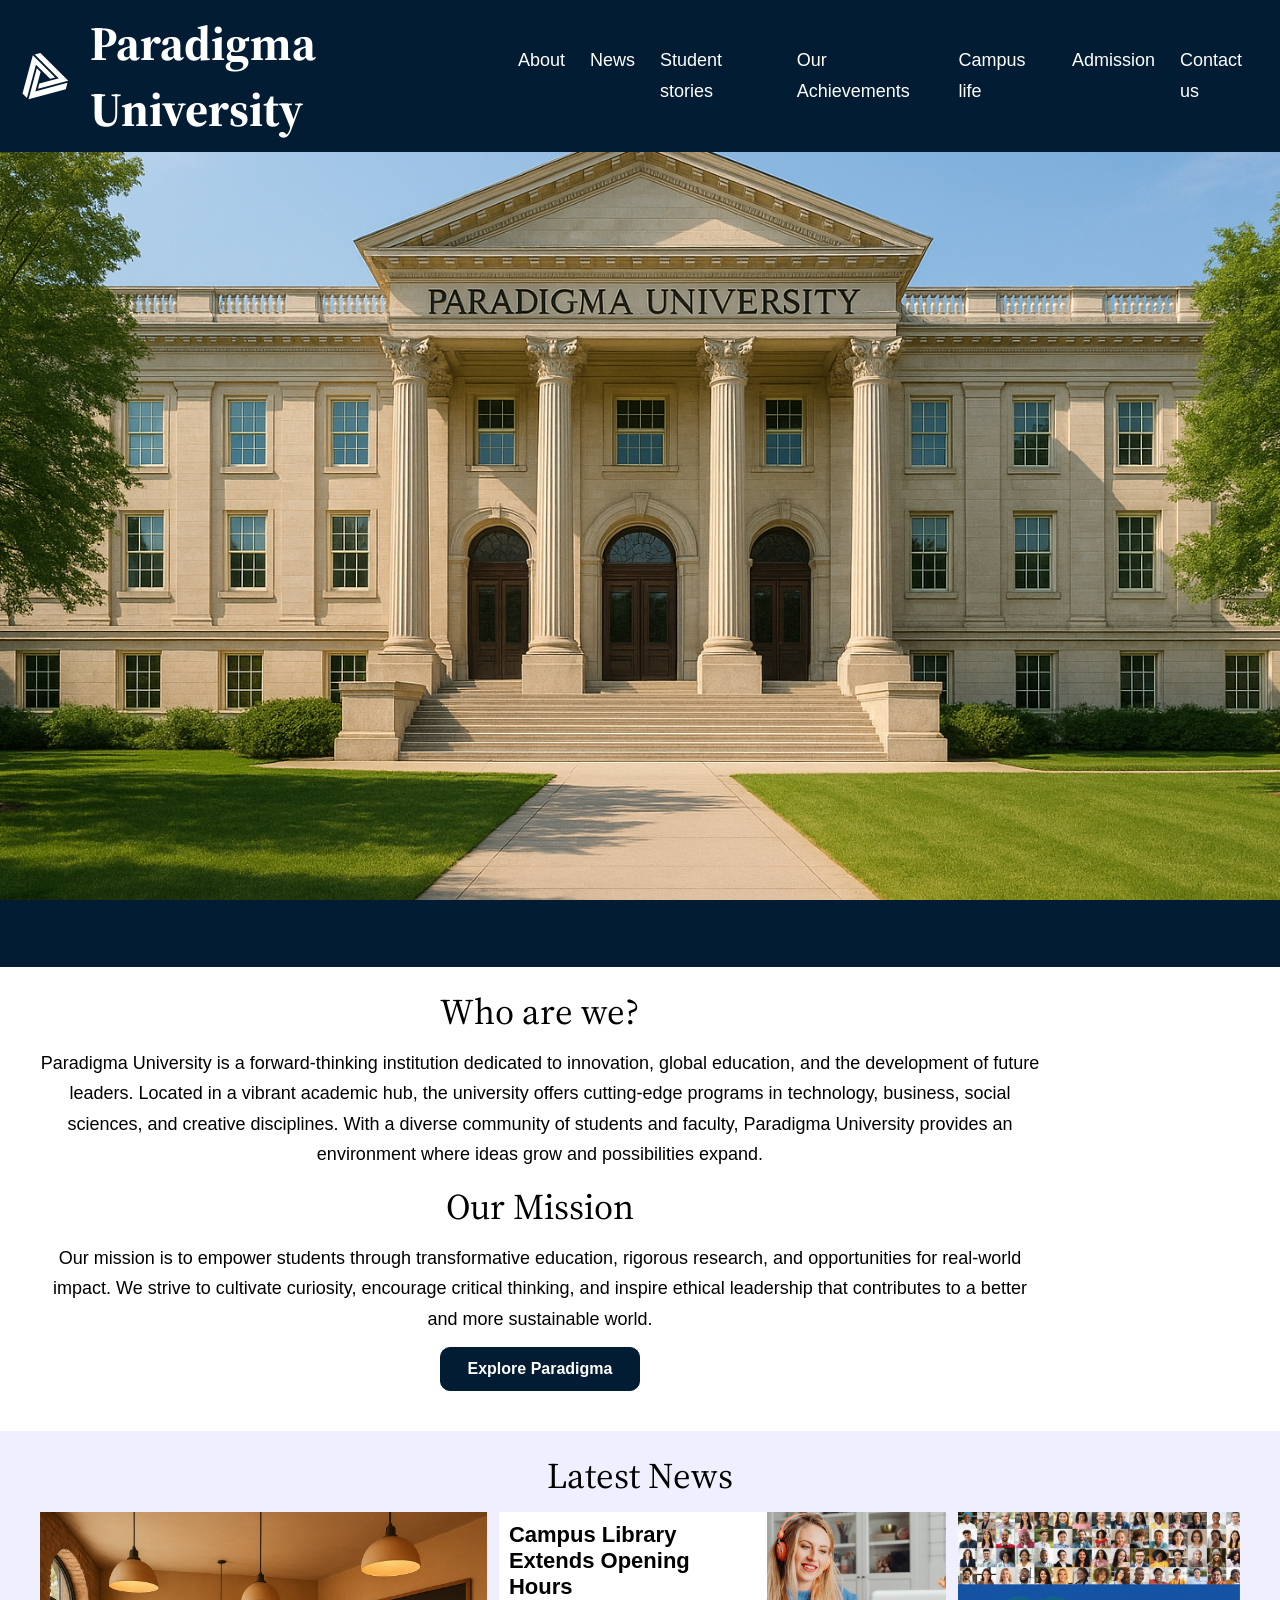
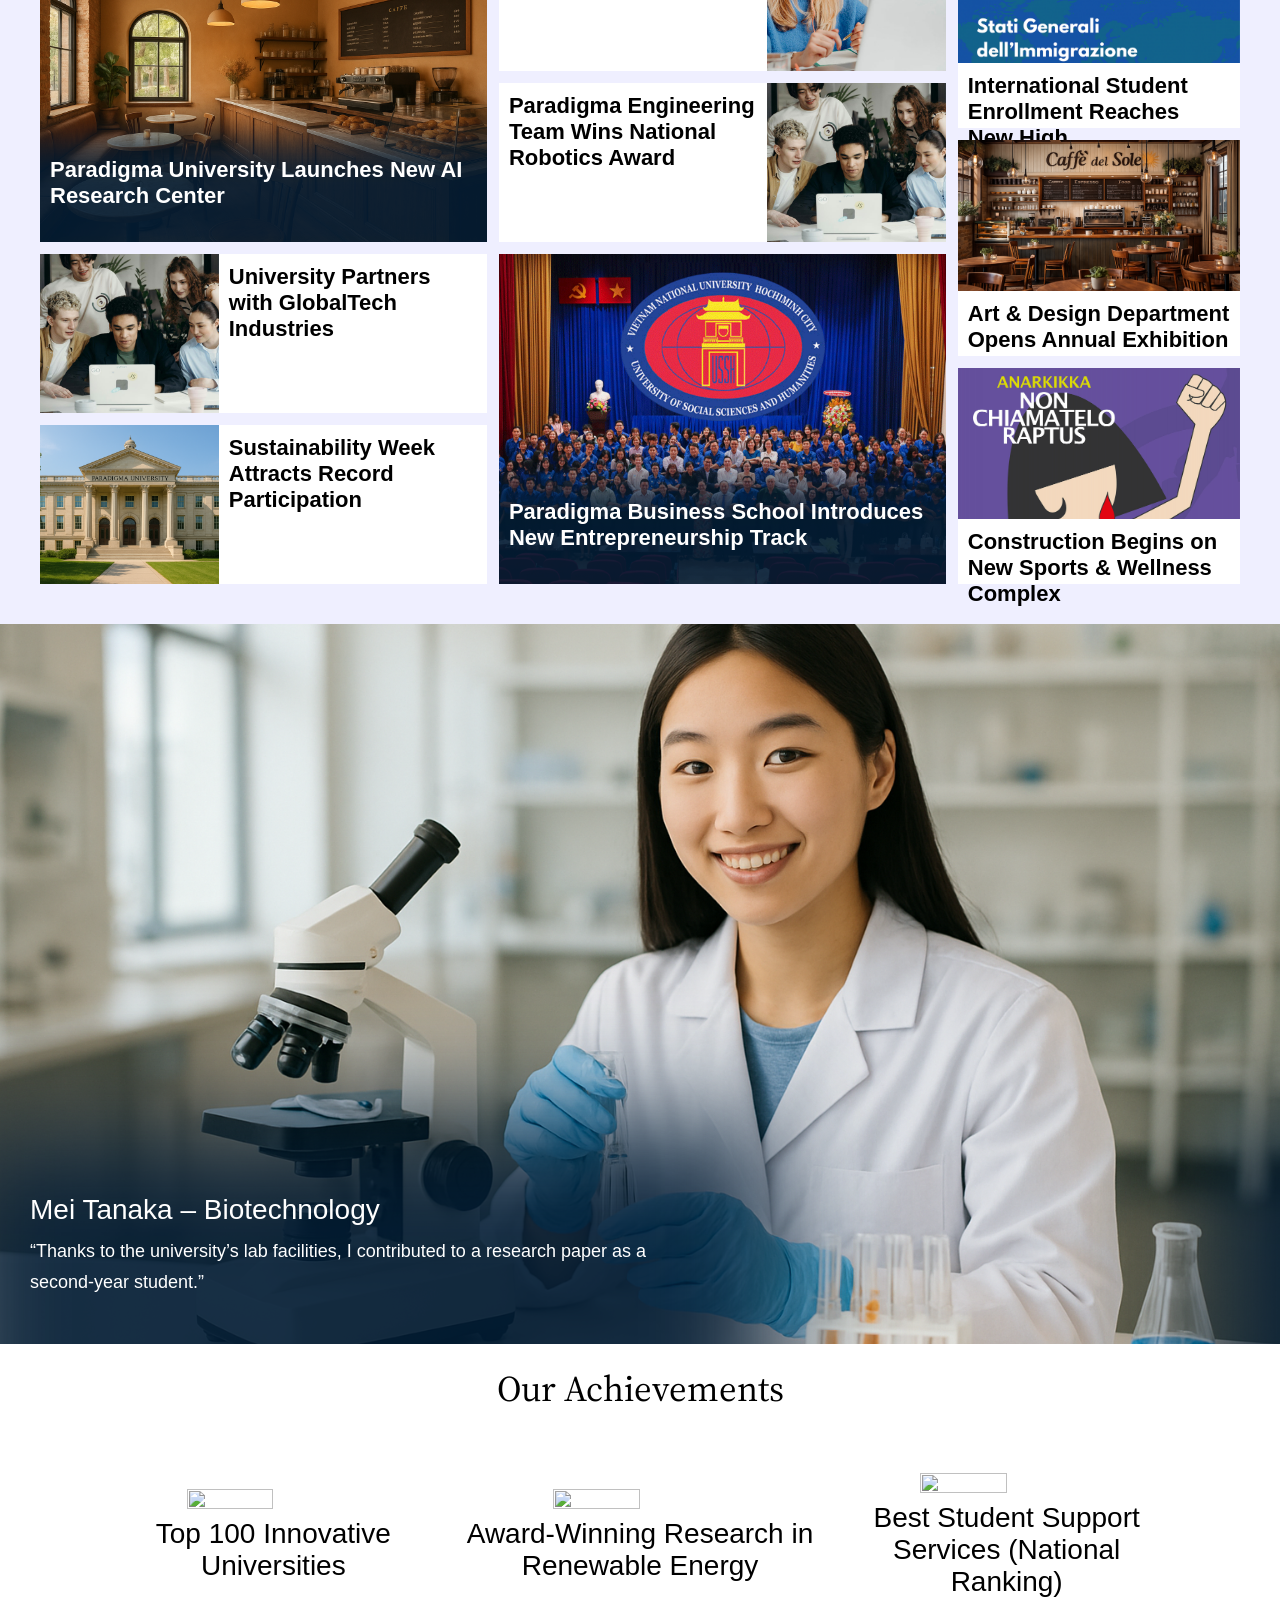
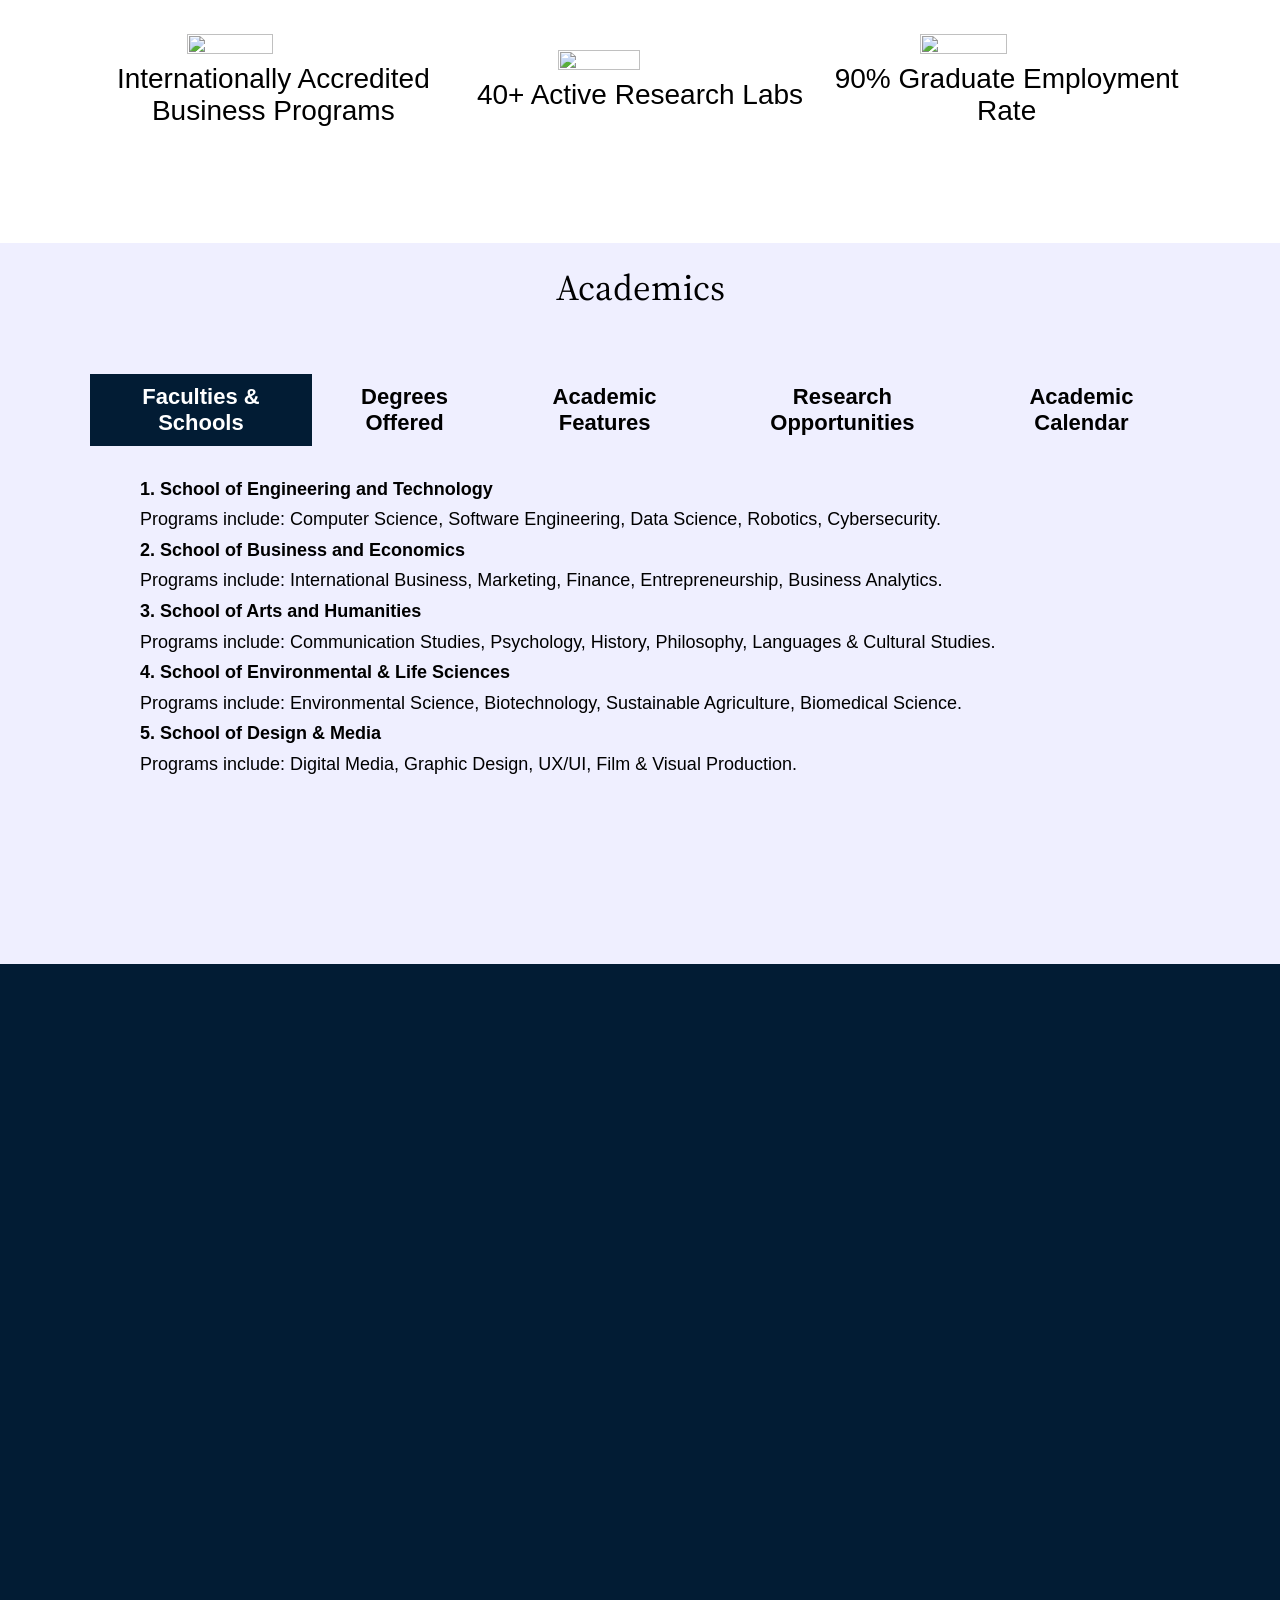
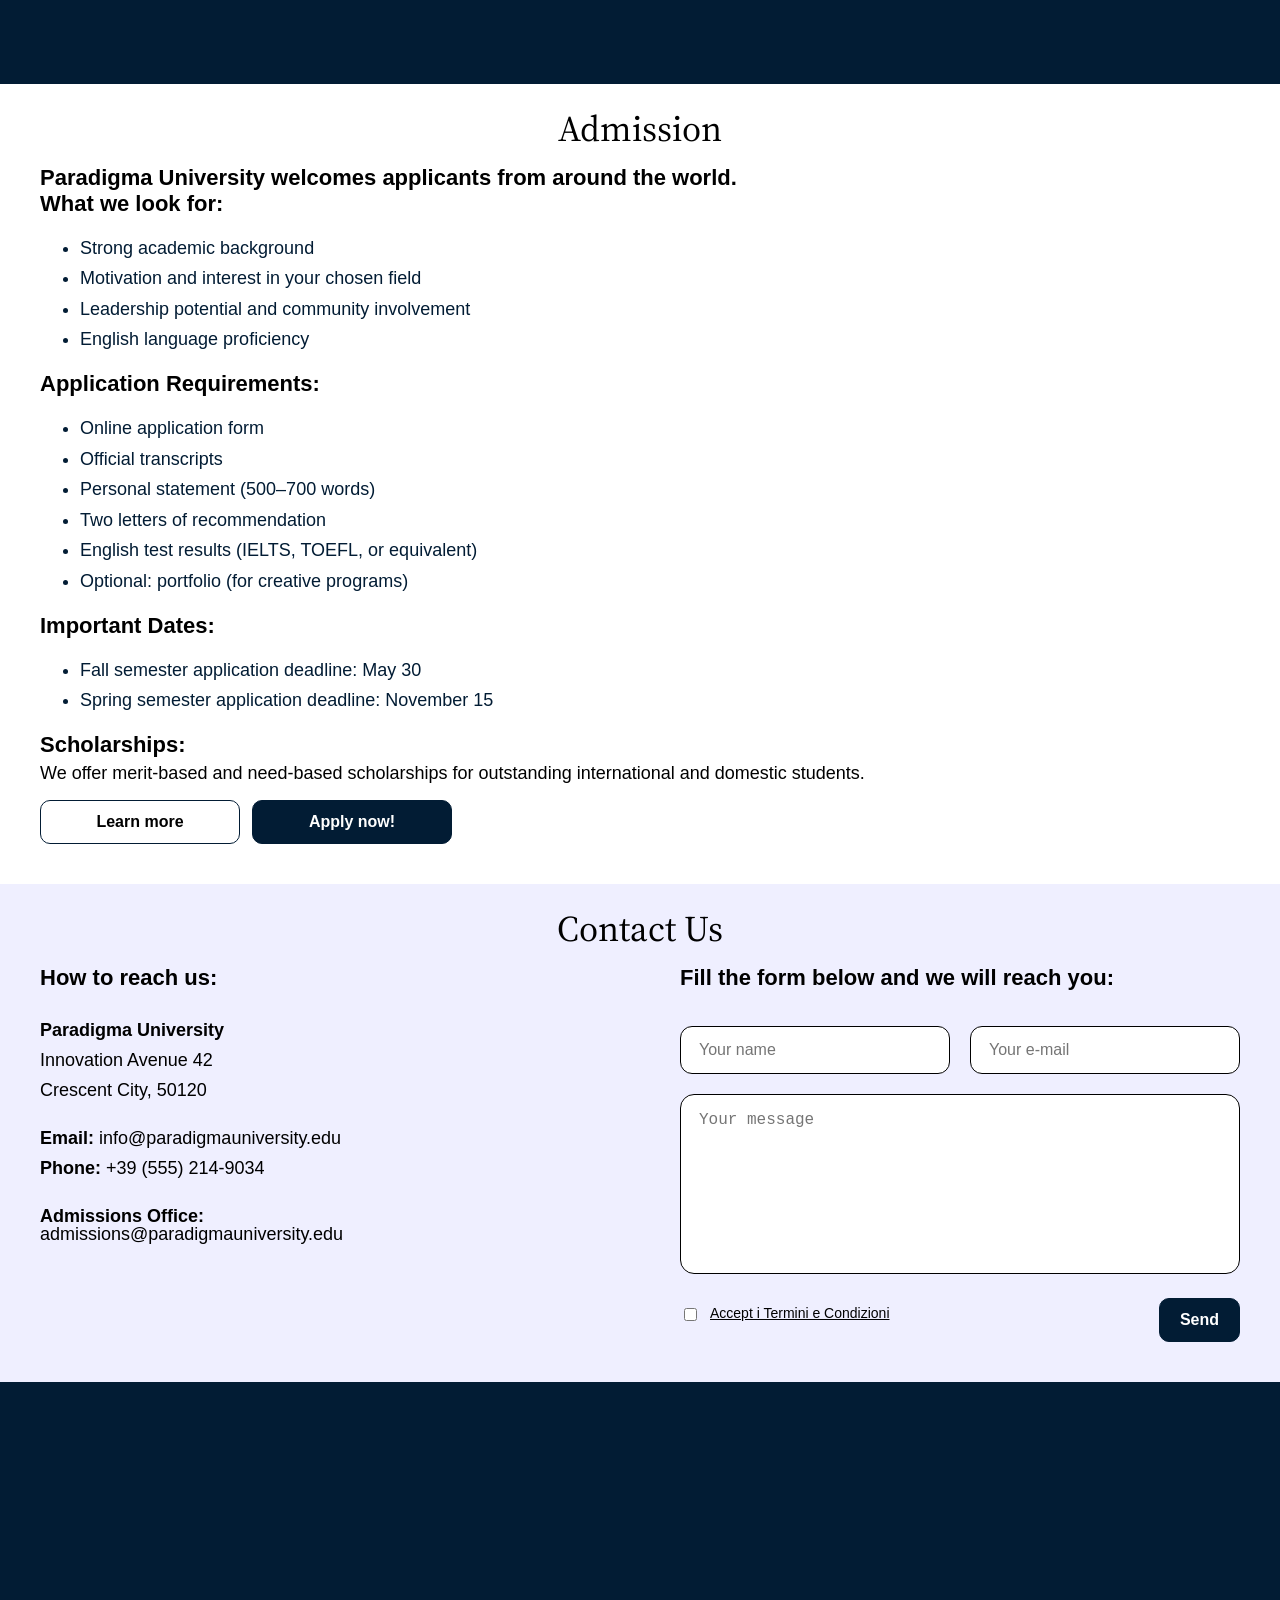
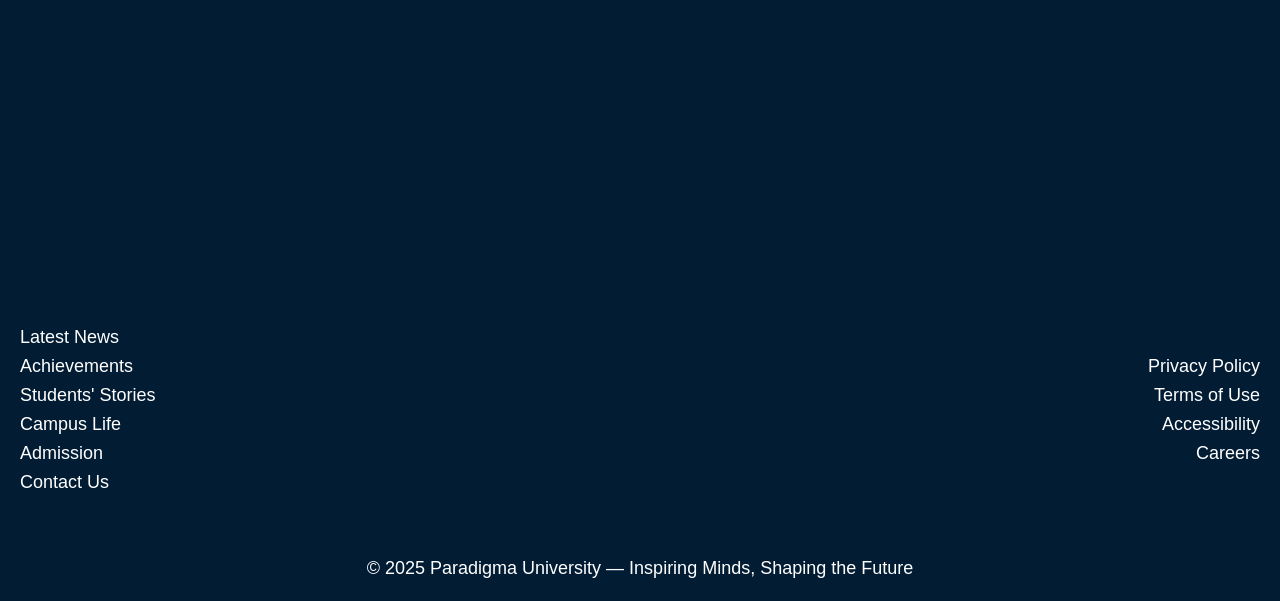
==== commit 550b4562: "changes" ====
--- a/index.html
+++ b/index.html
@@ -107,10 +107,12 @@
         <div class="news-grid">
           <div class="news-item-box big1">
             <img src="./img/news/news8.png" alt="" />
+            <div class="news-box-dark-block"></div>
             <h4>Paradigma University Launches New AI Research Center</h4>
           </div>
           <div class="news-item-box big2">
             <img src="./img/news/news3.png" alt="" />
+            <div class="news-box-dark-block"></div>
             <h4>
               Paradigma Business School Introduces New Entrepreneurship Track
             </h4>
@@ -277,38 +279,48 @@
             </p>
           </div>
           <div class="academics-chapter-body body-2">
-            <p>
-              Undergraduate Programs (Bachelor’s)<br />Graduate Programs
-              (Master’s & PhD)<br />Professional Certificates<br />Online &
-              Hybrid Courses
-            </p>
+            <ul>
+              <li>Undergraduate Programs (Bachelor’s)</li>
+              <li>Graduate Programs (Master’s & PhD)</li>
+              <li>Professional Certificates</li>
+              <li>Online & Hybrid Courses</li>
+            </ul>
           </div>
           <div class="academics-chapter-body body-3">
-            <p>
-              <strong>Small class sizes</strong> for personalized learning<br /><strong
-                >International faculty</strong
-              >
-              with industry and research experience<br /><strong
-                >Project-based curriculum</strong
-              >
-              connected to real-world challenges<br /><strong
-                >Study abroad programs</strong
-              >
-              with partner universities worldwide<br /><strong
-                >Career-oriented labs & studios</strong
-              ><br /><strong>Honors Program</strong>
-              for high-achieving students
-            </p>
+            <ul>
+              <li>
+                <strong>Small class sizes</strong> for personalized learning
+              </li>
+              <li>
+                <strong>International faculty</strong> with industry and
+                research experience
+              </li>
+              <li>
+                <strong>Project-based curriculum</strong> connected to
+                real-world challenges
+              </li>
+              <li>
+                <strong>Study abroad programs</strong> with partner universities
+                worldwide
+              </li>
+              <li><strong>Career-oriented labs & studios</strong></li>
+              <li>
+                <strong>Honors Program</strong> for high-achieving students
+              </li>
+            </ul>
           </div>
           <div class="academics-chapter-body body-4">
             <p>
               <strong
                 >Students at Paradigma University can participate in:</strong
-              ><br />
-              40+ specialized research labs <br />Undergraduate researchbr
-              assistantships <br />Innovation challenges & hackathons
-              <br />Collaborative projects with industry partners
-            </p>
+              >
+            </p>
+            <ul>
+              <li>40+ specialized research labs</li>
+              <li>Undergraduate researchbr assistantships</li>
+              <li>Innovation challenges & hackathons</li>
+              <li>Collaborative projects with industry partners</li>
+            </ul>
           </div>
           <div class="academics-chapter-body body-5">
             <p>
@@ -325,8 +337,7 @@
         id="campus-life"
       >
         <iframe
-          width="100%"
-          height="500"
+          class="campus-life-video"
           src="https://www.youtube.com/embed/bO4RoQL9H8I?si=HWcUv90Y19QWqskf"
           title="YouTube video player"
           frameborder="0"
@@ -406,7 +417,7 @@
           <div class="contact-form">
             <h4>Fill the form below and we will reach you:</h4>
 
-            <form>
+            <form class="contact-us-form">
               <div class="form-row">
                 <input type="text" placeholder="Your name" />
                 <input type="email" placeholder="Your e-mail" />
@@ -415,12 +426,12 @@
               <textarea placeholder="Your message"></textarea>
 
               <div class="form-bottom">
-                <label class="checkbox">
+                <p class="checkbox">
                   <input type="checkbox" />
                   Accept i Termini e Condizioni
-                </label>
-
-                <button type="submit">Send</button>
+                </p>
+
+                <button class="primary-button" , type="submit">Send</button>
               </div>
             </form>
           </div>
--- a/style.css
+++ b/style.css
@@ -89,6 +89,7 @@
   font-weight: normal;
   color: var(--primary-color);
   margin: 0;
+  line-height: 170%;
 }
 
 /* CTA Buttons */
@@ -120,9 +121,9 @@
   background: var(--secondary-color);
   color: var(--text-color);
   border-color: var(--secondary-color);
-  transition: all 0.3s ease-in-out;
 }
 button.primary-button:active {
+  transition: all 0.1s ease-in-out;
   transform: scale(0.95);
 }
 button.secondary-button {
@@ -153,11 +154,10 @@
   background: var(--secondary-color);
   color: var(--text-color);
   border-color: var(--secondary-color);
-
-  transition: all 0.3s ease-in-out;
 }
 button.secondary-button:active {
   transform: scale(0.95);
+  transition: all 0.1s ease-in-out;
 }
 
 /* header style: */
@@ -267,12 +267,14 @@
 
 .main__container .main__section__white {
   background-color: var(--background-light);
-  padding: 20px;
+  padding: 40px;
+  padding-top: 20px;
 }
 
 .main__container .main__section__colored {
   background-color: var(--background-dark);
-  padding: 20px;
+  padding: 40px;
+  padding-top: 20px;
 }
 
 .main__container .main__section__hero {
@@ -390,6 +392,7 @@
 /* news section */
 .news-item-box {
   position: relative;
+  overflow: hidden;
 }
 
 .news-item-box img {
@@ -401,9 +404,24 @@
 .news-item-box h4 {
   position: absolute;
   left: 10px;
-  bottom: 10px;
+  bottom: 10%;
   margin: 0;
   color: white;
+}
+
+.news-box-dark-block {
+  padding: 0px;
+  padding-left: 50px;
+  display: flex;
+  flex-direction: column;
+  background-color: var(--primary-color);
+  opacity: 0.9;
+  position: absolute;
+  bottom: 0;
+  min-height: 20%;
+  width: 100%;
+  filter: blur(10px);
+  transform: scale(2.2);
 }
 
 .news-item-small,
@@ -449,7 +467,6 @@
   gap: 12px;
 }
 
-/* Раскладка по зонам */
 .news-grid {
   grid-template-areas:
     "big1   small1  wide1"
@@ -466,7 +483,6 @@
     "small4 big2    wide3";
 }
 
-/* Привязка элементов */
 .big1 {
   grid-area: big1;
 }
@@ -522,7 +538,7 @@
   height: 100%;
 }
 
-/* academics */
+/* academics section*/
 .section__academics {
   position: relative;
 }
@@ -558,6 +574,9 @@
   cursor: pointer;
   padding: 10px;
 }
+.academics-chapter-header:hover {
+  background-color: var(--secondary-color);
+}
 .academics-chapter-header h4 {
   color: var(--text-color);
   text-align: center;
@@ -571,6 +590,15 @@
   color: var(--text-color-light);
 }
 
+/* campus-life section */
+.section__campus-life {
+  display: flex;
+}
+.campus-life-video {
+  width: 100%;
+  height: 80vh;
+}
+
 /* admission section */
 .admission-cta-buttons {
   display: flex;
@@ -579,11 +607,6 @@
 }
 
 /* contact-us section */
-.contact-section {
-  background: #efefff;
-  padding: 80px 60px;
-  font-family: serif;
-}
 
 .contact-wrapper {
   max-width: 1200px;
@@ -594,16 +617,21 @@
   align-items: flex-start;
 }
 
-.contact-info h3 {
-  margin-bottom: 20px;
+.contact-info h4 {
+  margin-bottom: 30px;
 }
 
 .contact-info p {
-  line-height: 1.6;
-}
-
-.contact-form h3 {
-  margin-bottom: 25px;
+  line-height: 1;
+}
+
+.contact-form {
+  display: flex;
+  flex-direction: column;
+}
+
+.contact-form h4 {
+  margin-bottom: 35px;
 }
 
 .form-row {
@@ -619,8 +647,12 @@
   border: 1px solid #000;
   font-size: 16px;
 }
-
-textarea {
+textarea,
+.form-row input {
+  box-sizing: border-box;
+}
+
+.contact-us-form textarea {
   width: 100%;
   height: 180px;
   padding: 16px 18px;
@@ -639,17 +671,11 @@
 
 .checkbox {
   font-size: 14px;
+  text-decoration: underline;
   display: flex;
   gap: 10px;
   align-items: center;
 }
-
-button {
-  background: #0a1c2f;
-  color: #fff;
-  border: none;
-  padding: 12px 28px;
-  border-radius: 10px;
-  cursor: pointer;
-  font-size: 16px;
-}
+.form-bottom button {
+  min-width: fit-content;
+}
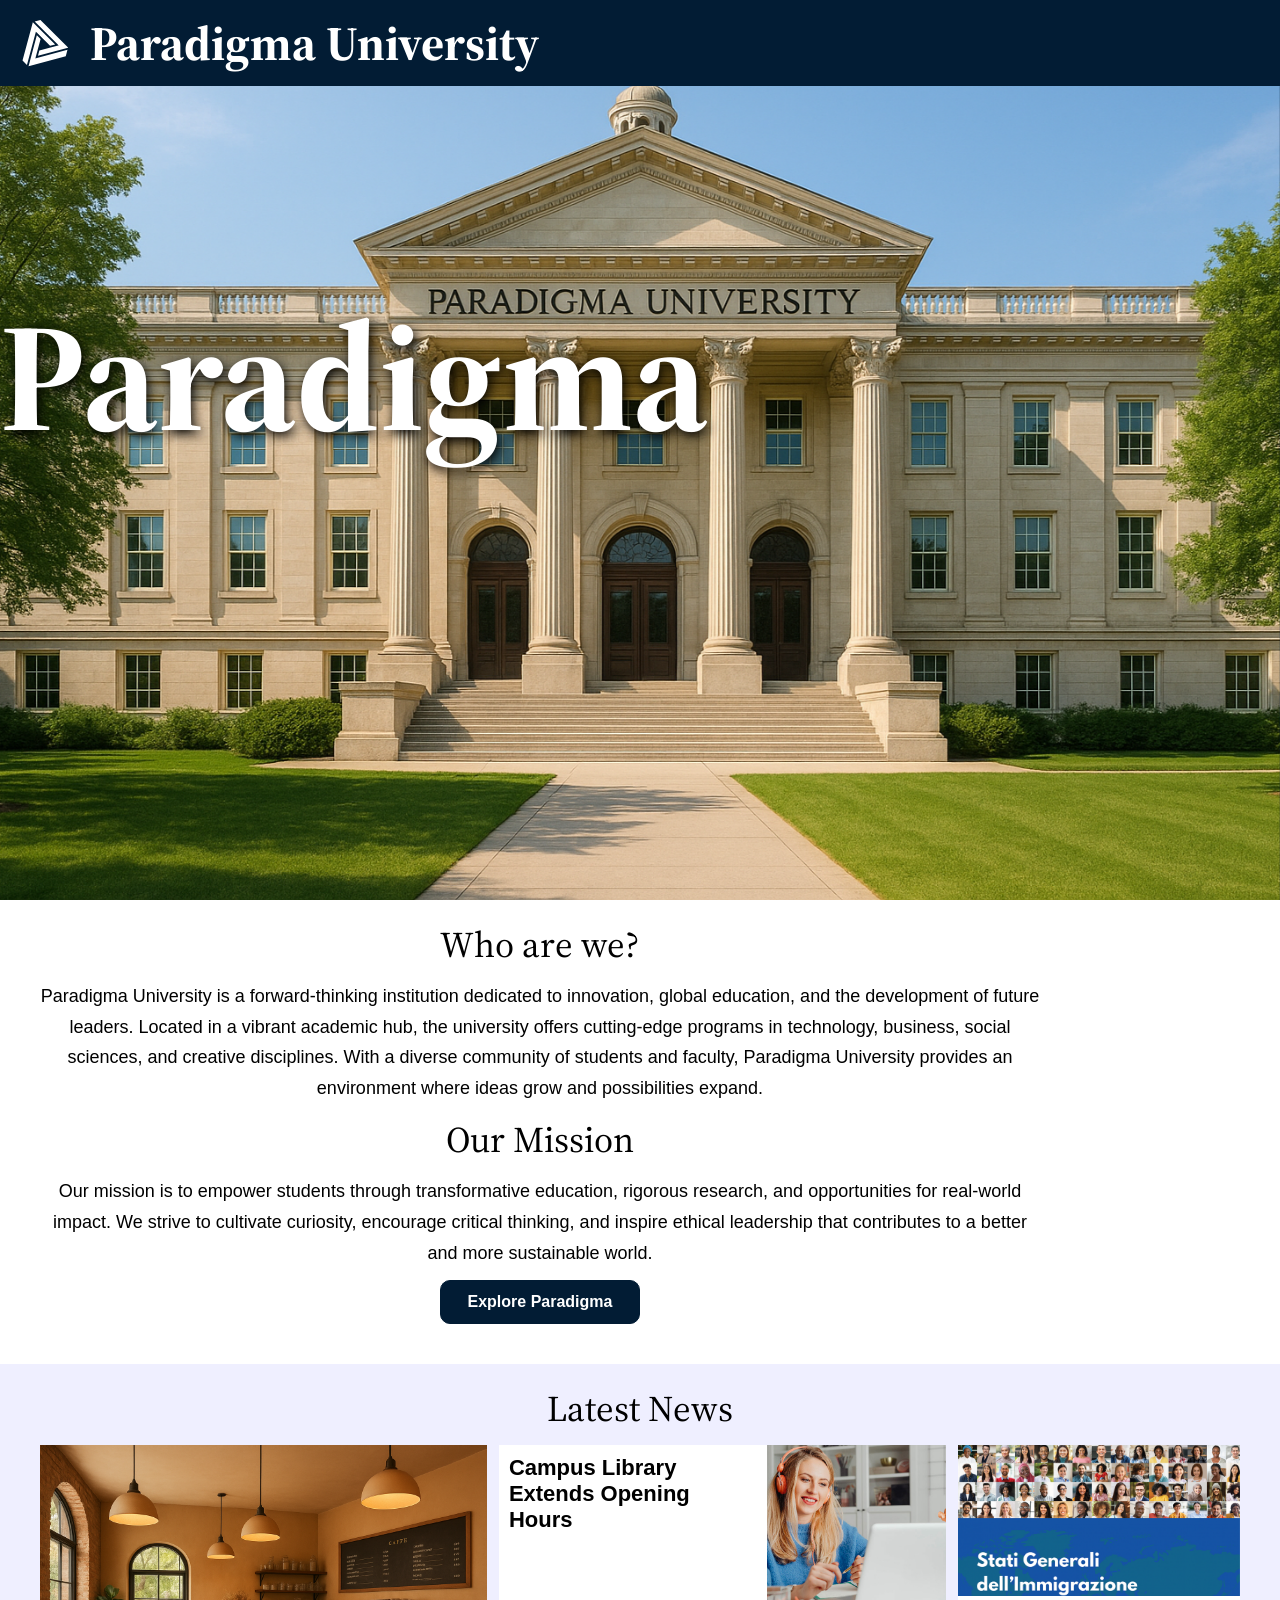
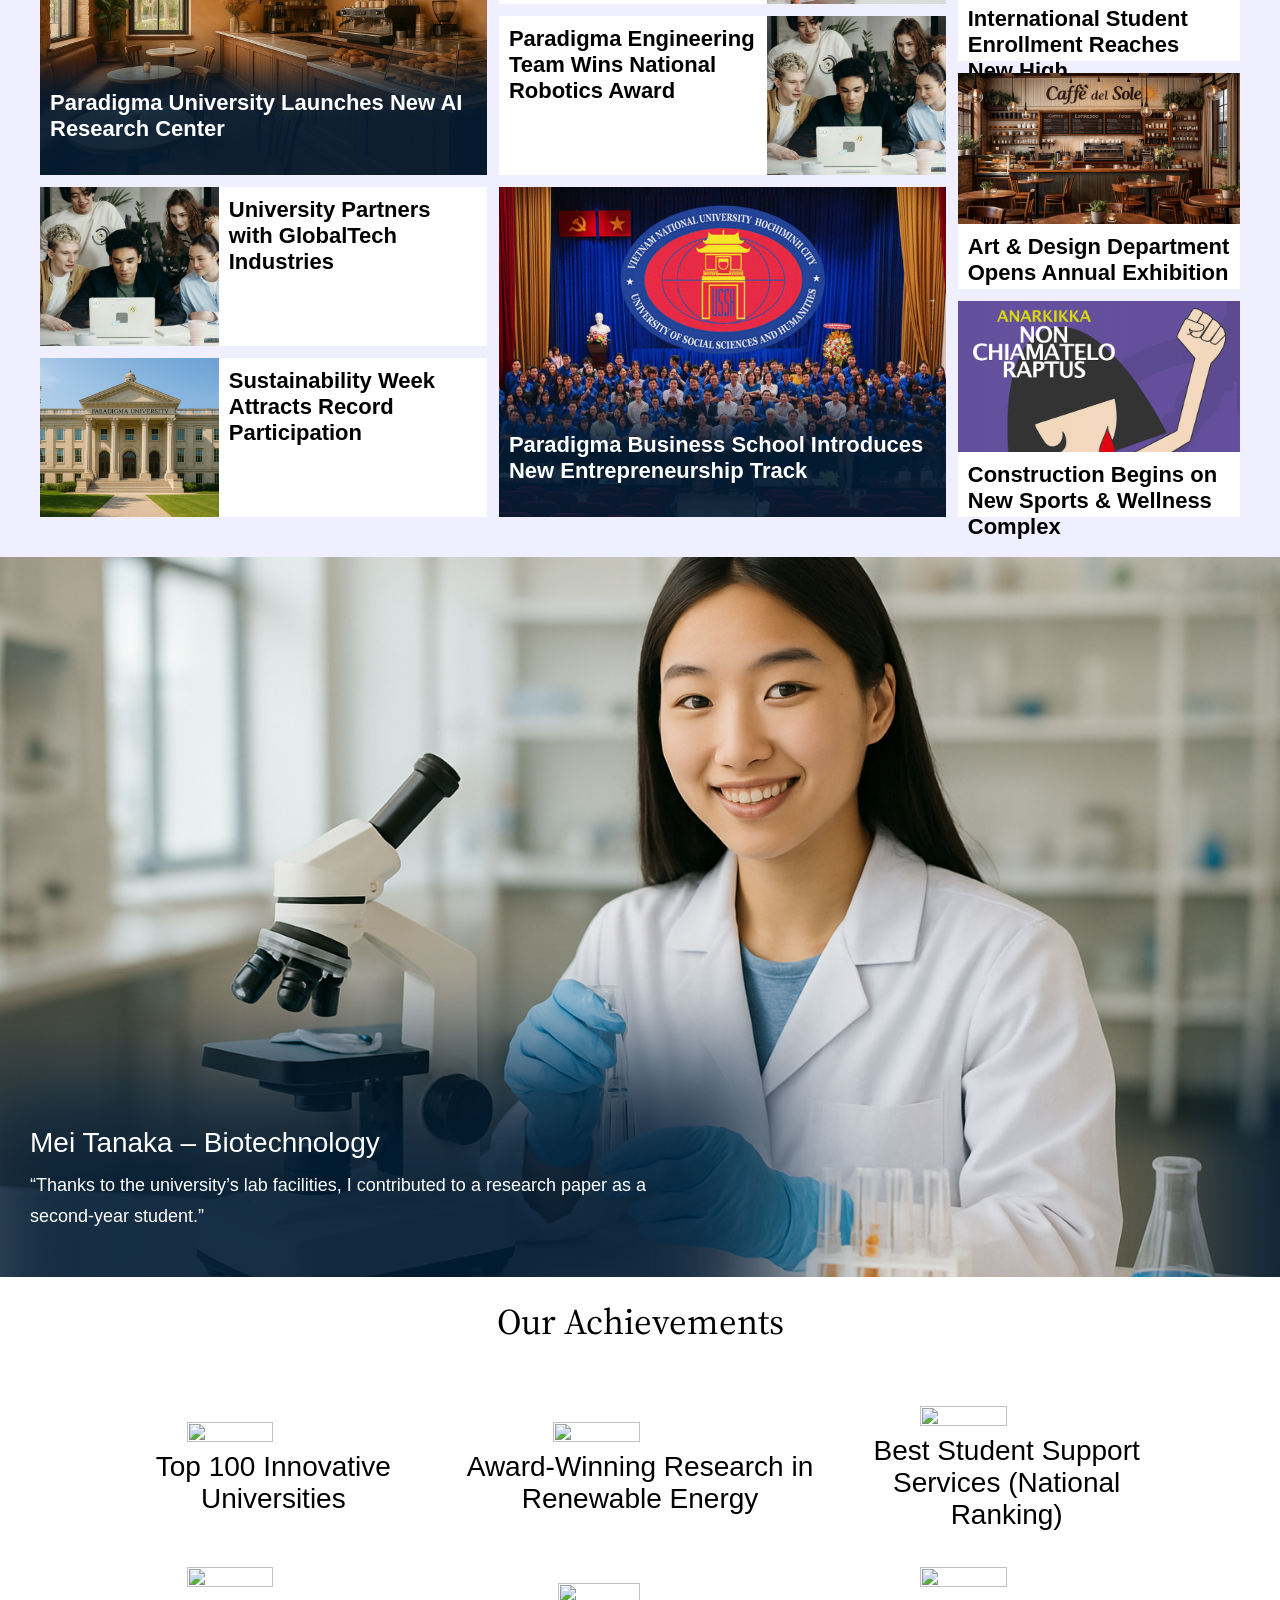
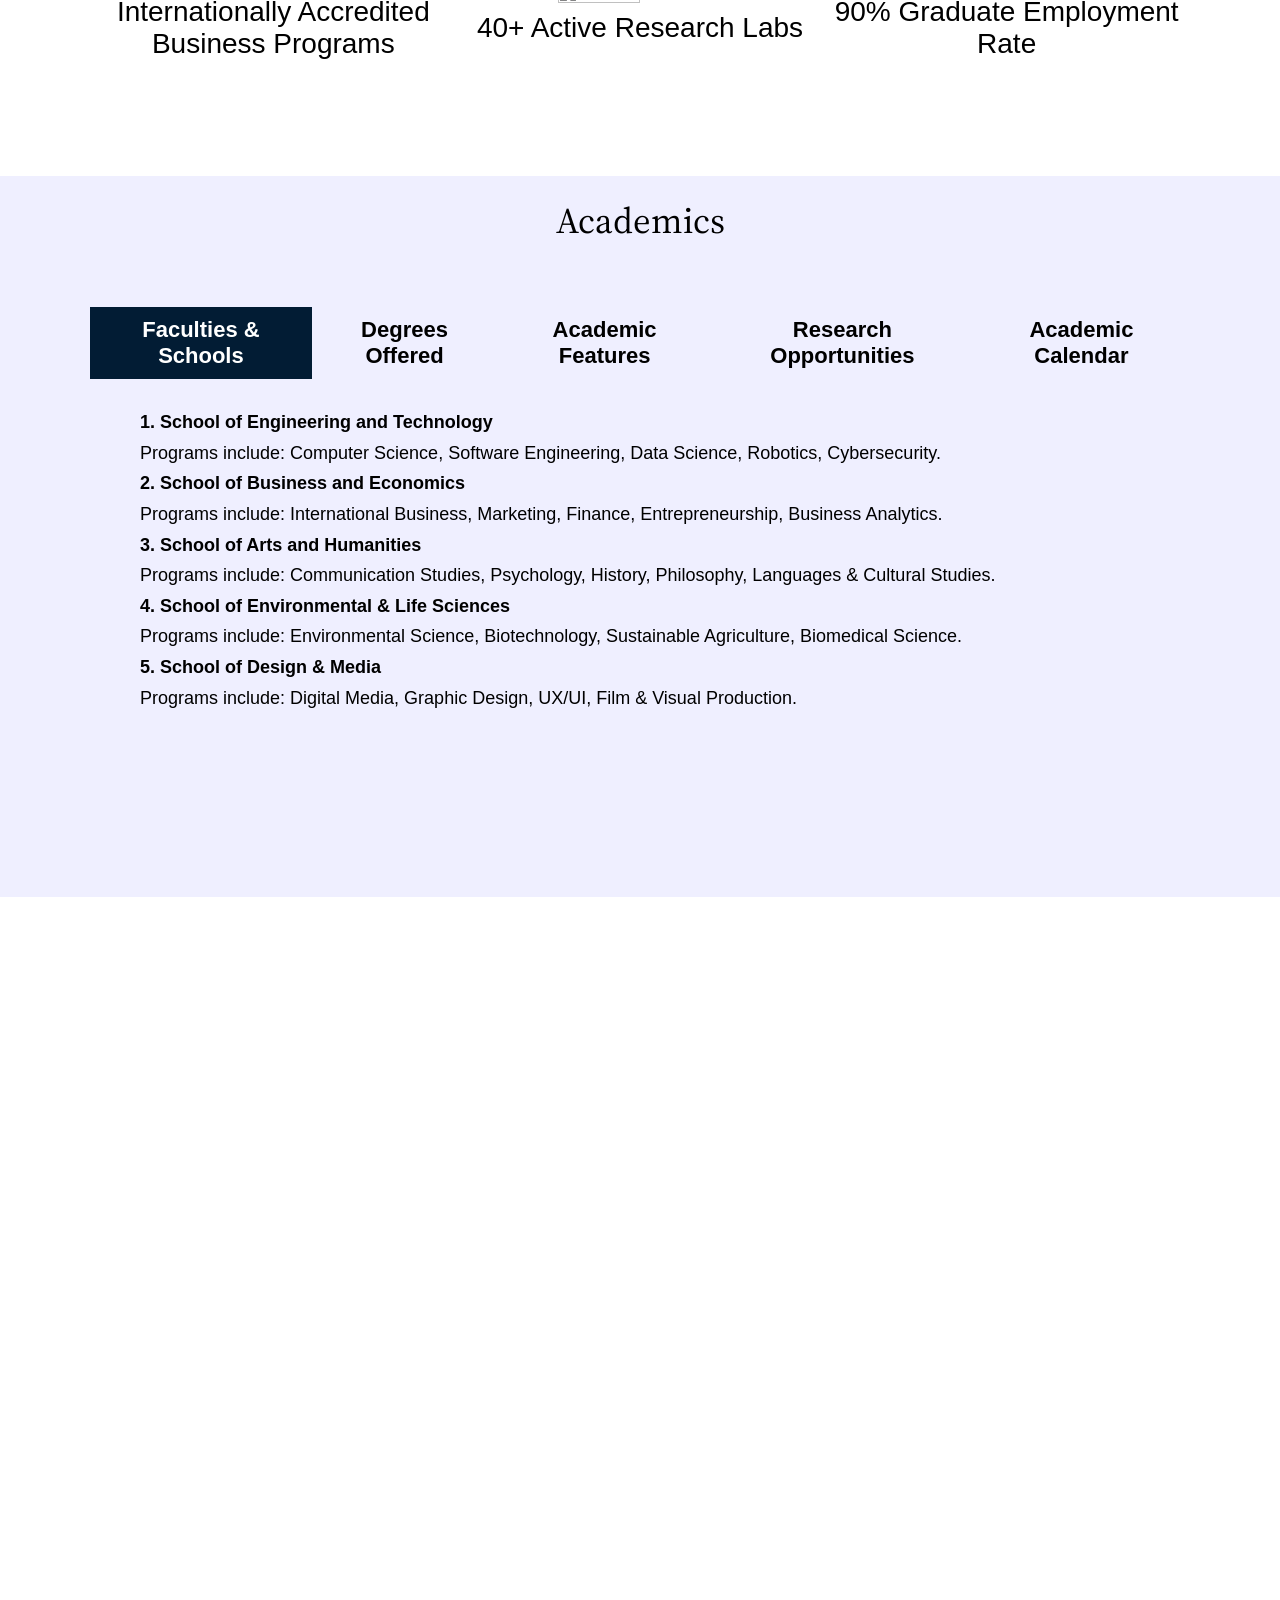
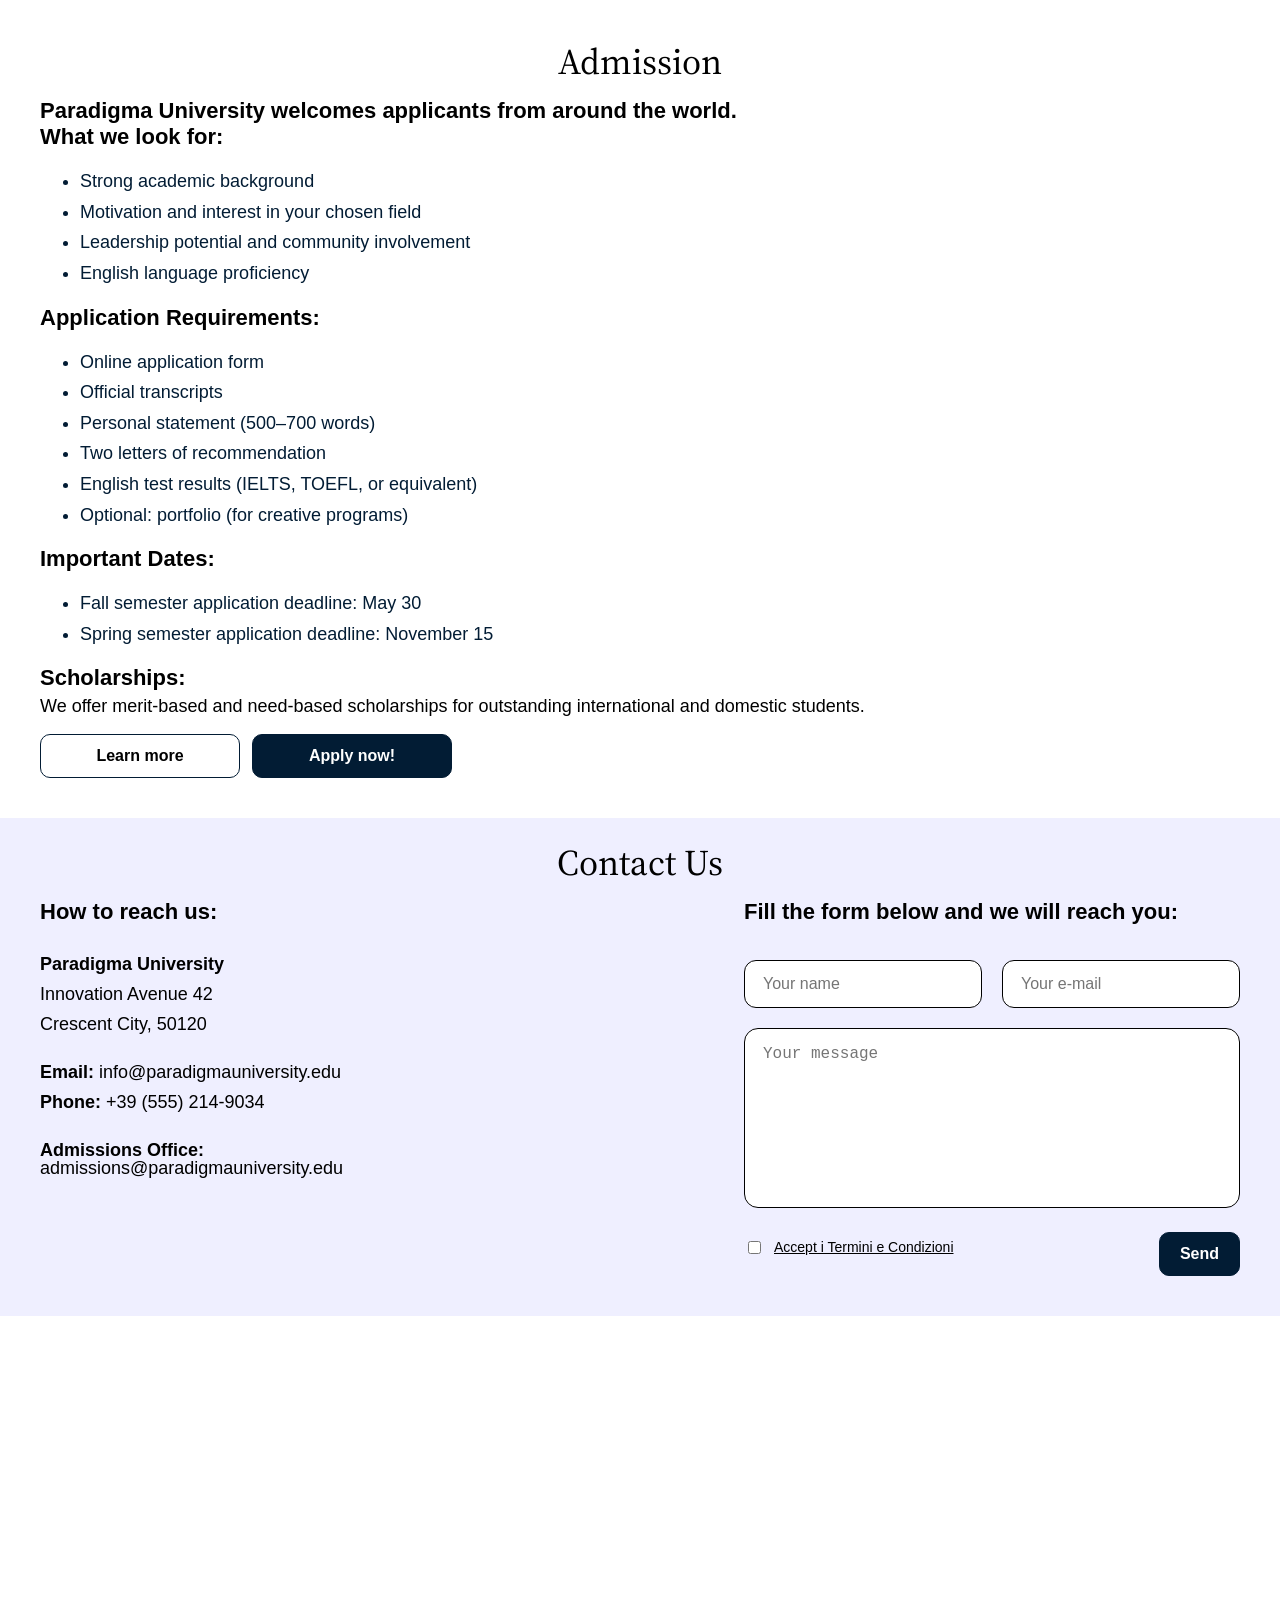
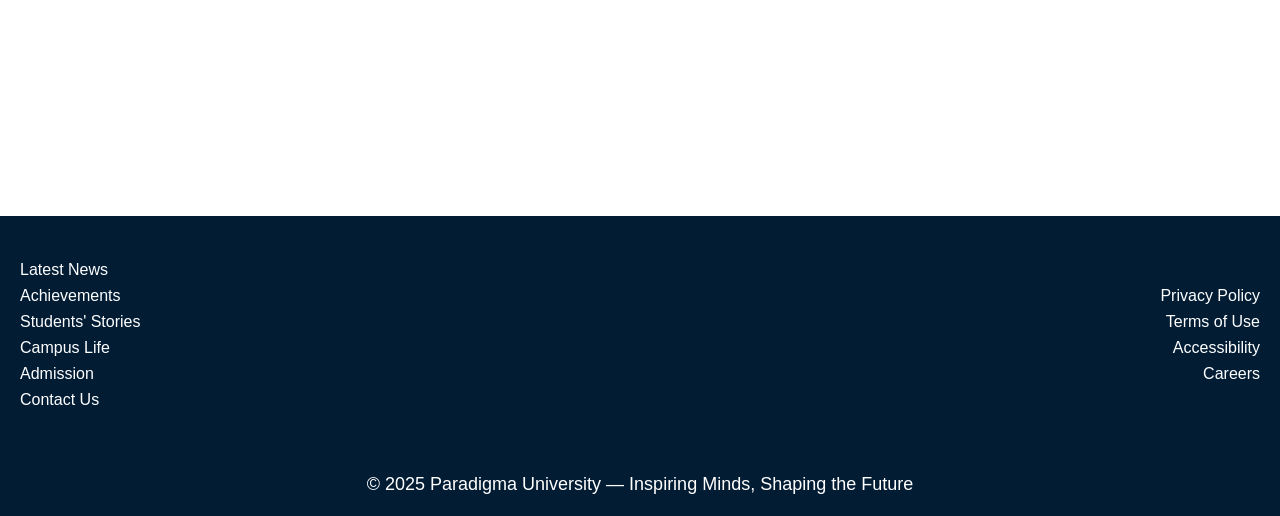
==== commit 5a74af17: "changes" ====
--- a/index.html
+++ b/index.html
@@ -39,6 +39,7 @@
             class="cover__logo__image"
             src="./img/paradigma_logo_light.svg"
             alt="Paradigma University Logo"
+            loading="lazy"
           />
         </div>
         <div class="cover__title">
@@ -59,13 +60,33 @@
           </ul>
         </nav>
       </div>
-      <!-- <div class="cover__hb">
+      <div class="cover__hb">
         <i class="fa-solid fa-bars"></i>
-      </div> -->
+      </div>
+      <div class="cover__hb-close">
+        <i class="fa-solid fa-xmark"></i>
+      </div>
+      <div class="cover__hb-menu">
+        <ul>
+          <li><a href="#about">About</a></li>
+          <li><a href="#news">News</a></li>
+          <li><a href="#student-stories">Student stories</a></li>
+          <li><a href="#our-achievements">Our Achievements</a></li>
+          <li><a href="#campus-life">Campus life</a></li>
+          <li><a href="#admission">Admission</a></li>
+          <li><a href="#contact-us">Contact us</a></li>
+        </ul>
+      </div>
     </header>
     <main class="main__container">
-      <section class="main__section__hero"></section>
-      <section class="main__section__white section__about" id="about">
+      <section class="main__section__hero">
+        <div class="parallax-bg"></div>
+        <h1 class="hero-title parallax-title">Paradigma</h1>
+      </section>
+      <section
+        class="main__section__white section__about fade-block"
+        id="about"
+      >
         <div class="about-content">
           <div>
             <h2>Who are we?</h2>
@@ -102,16 +123,19 @@
           </button>
         </div>
       </section>
-      <section class="main__section__colored section__news" id="news">
+      <section
+        class="main__section__colored section__news fade-block"
+        id="news"
+      >
         <h2>Latest News</h2>
         <div class="news-grid">
           <div class="news-item-box big1">
-            <img src="./img/news/news8.png" alt="" />
+            <img src="./img/news/news8.png" alt="" loading="lazy" />
             <div class="news-box-dark-block"></div>
             <h4>Paradigma University Launches New AI Research Center</h4>
           </div>
           <div class="news-item-box big2">
-            <img src="./img/news/news3.png" alt="" />
+            <img src="./img/news/news3.png" alt="" loading="lazy" />
             <div class="news-box-dark-block"></div>
             <h4>
               Paradigma Business School Introduces New Entrepreneurship Track
@@ -120,44 +144,48 @@
 
           <div class="news-item-small small1">
             <h4>Campus Library Extends Opening Hours</h4>
-            <img src="./img/news/news1.jpg" alt="" />
+            <img src="./img/news/news1.jpg" alt="" loading="lazy" />
           </div>
           <div class="news-item-small small2">
             <h4>Paradigma Engineering Team Wins National Robotics Award</h4>
-            <img src="./img/news/news5.jpg" alt="" />
+            <img src="./img/news/news5.jpg" alt="" loading="lazy" />
           </div>
 
           <div class="news-item-wide wide1">
-            <img src="./img/news/news4.png" alt="" />
+            <img src="./img/news/news4.png" alt="" loading="lazy" />
             <h4>International Student Enrollment Reaches New High</h4>
           </div>
           <div class="news-item-wide wide2">
-            <img src="./img/news/news7.png" alt="" />
+            <img src="./img/news/news7.png" alt="" loading="lazy" />
             <h4>Art & Design Department Opens Annual Exhibition</h4>
           </div>
           <div class="news-item-wide wide3">
-            <img src="./img/news/news2.jpg" alt="" />
+            <img src="./img/news/news2.jpg" alt="" loading="lazy" />
             <h4>Construction Begins on New Sports & Wellness Complex</h4>
           </div>
 
           <div class="news-item-small-alt small3">
-            <img src="./img/news/news5.jpg" alt="" />
+            <img src="./img/news/news5.jpg" alt="" loading="lazy" />
             <h4>University Partners with GlobalTech Industries</h4>
           </div>
           <div class="news-item-small-alt small4">
-            <img src="./img/news/news6.png" alt="" />
+            <img src="./img/news/news6.png" alt="" loading="lazy" />
             <h4>Sustainability Week Attracts Record Participation</h4>
           </div>
         </div>
       </section>
       <section
-        class="main__section__filled section__stories"
+        class="main__section__filled section__stories fade-block"
         id="student-stories"
       >
         <div class="stories__carousel">
           <div class="carousel-track">
             <div class="slide">
-              <img src="./img/student-stories/student-story3.png" alt="" />
+              <img
+                src="./img/student-stories/student-story3.png"
+                alt=""
+                loading="lazy"
+              />
               <div class="slide-dark-block"></div>
               <h3>Liam Rivera – Business Administration</h3>
               <p>
@@ -166,7 +194,11 @@
               </p>
             </div>
             <div class="slide">
-              <img src="./img/student-stories/student-story1.png" alt="" />
+              <img
+                src="./img/student-stories/student-story1.png"
+                alt=""
+                loading="lazy"
+              />
               <div class="slide-dark-block"></div>
               <h3>Mei Tanaka – Biotechnology</h3>
               <p>
@@ -175,7 +207,11 @@
               </p>
             </div>
             <div class="slide">
-              <img src="./img/student-stories/student-story2.png" alt="" />
+              <img
+                src="./img/student-stories/student-story2.png"
+                alt=""
+                loading="lazy"
+              />
               <div class="slide-dark-block"></div>
               <h3>Emily Dawson – Computer Science</h3>
               <p>
@@ -184,7 +220,11 @@
               </p>
             </div>
             <div class="slide">
-              <img src="./img/student-stories/student-story3.png" alt="" />
+              <img
+                src="./img/student-stories/student-story3.png"
+                alt=""
+                loading="lazy"
+              />
               <div class="slide-dark-block"></div>
               <h3>Liam Rivera – Business Administration</h3>
               <p>
@@ -193,7 +233,11 @@
               </p>
             </div>
             <div class="slide">
-              <img src="./img/student-stories/student-story1.png" alt="" />
+              <img
+                src="./img/student-stories/student-story1.png"
+                alt=""
+                loading="lazy"
+              />
               <div class="slide-dark-block"></div>
               <h3>Mei Tanaka – Biotechnology</h3>
               <p>
@@ -207,38 +251,41 @@
         </div>
       </section>
       <section
-        class="main__section__white section__achievements"
+        class="main__section__white section__achievements fade-block"
         id="our-achievements"
       >
         <h2>Our Achievements</h2>
         <div class="achievements-container">
           <div class="achievement-element">
-            <img src="./img/achievements/achieve_1.svg" alt="" />
+            <img src="./img/achievements/achieve_1.svg" alt="" loading="lazy" />
             <h3>Top 100 Innovative Universities</h3>
           </div>
           <div class="achievement-element">
-            <img src="./img/achievements/achieve_2.svg" alt="" />
+            <img src="./img/achievements/achieve_2.svg" alt="" loading="lazy" />
             <h3>Award-Winning Research in Renewable Energy</h3>
           </div>
           <div class="achievement-element">
-            <img src="./img/achievements/achieve_3.svg" alt="" />
+            <img src="./img/achievements/achieve_3.svg" alt="" loading="lazy" />
             <h3>Best Student Support Services (National Ranking)</h3>
           </div>
           <div class="achievement-element">
-            <img src="./img/achievements/achieve_4.svg" alt="" />
+            <img src="./img/achievements/achieve_4.svg" alt="" loading="lazy" />
             <h3>Internationally Accredited Business Programs</h3>
           </div>
           <div class="achievement-element">
-            <img src="./img/achievements/achieve_5.svg" alt="" />
+            <img src="./img/achievements/achieve_5.svg" alt="" loading="lazy" />
             <h3>40+ Active Research Labs</h3>
           </div>
           <div class="achievement-element">
-            <img src="./img/achievements/achieve_6.svg" alt="" />
+            <img src="./img/achievements/achieve_6.svg" alt="" loading="lazy" />
             <h3>90% Graduate Employment Rate</h3>
           </div>
         </div>
       </section>
-      <section class="main__section__colored section__academics" id="academics">
+      <section
+        class="main__section__colored section__academics fade-block"
+        id="academics"
+      >
         <h2>Academics</h2>
         <div class="academics-container">
           <div class="academics-chapter-headers">
@@ -333,7 +380,7 @@
         </div>
       </section>
       <section
-        class="main__section__filled section__campus-life"
+        class="main__section__filled section__campus-life fade-block"
         id="campus-life"
       >
         <iframe
@@ -346,7 +393,10 @@
           allowfullscreen
         ></iframe>
       </section>
-      <section class="main__section__white section__admission" id="admission">
+      <section
+        class="main__section__white section__admission fade-block"
+        id="admission"
+      >
         <h2>Admission</h2>
         <div class="admissions-content">
           <h4>
@@ -389,7 +439,7 @@
         </div>
       </section>
       <section
-        class="main__section__colored section__contact-us"
+        class="main__section__colored section__contact-us fade-block"
         id="contact-us"
       >
         <h2>Contact Us</h2>
@@ -438,6 +488,7 @@
         </div>
       </section>
       <iframe
+        class="map fade-block"
         src="https://www.google.com/maps/embed?pb=!1m18!1m12!1m3!1d5691.75243709149!2d11.349549176879098!3d44.49720307107462!2m3!1f0!2f0!3f0!3m2!1i1024!2i768!4f13.1!3m3!1m2!1s0x477fd4bb0ed9d74f%3A0x851bdc6a12c818e2!2sFaculty%20of%20Economics%20-%20University%20of%20Bologna!5e0!3m2!1sen!2sit!4v1764908519779!5m2!1sen!2sit"
         width="100%"
         height="500"
@@ -488,5 +539,7 @@
     </footer>
     <script src="./js/carousel.js"></script>
     <script src="./js/academics.js"></script>
+    <script src="./js/beautiful-scroll.js"></script>
+    <script src="./js/hamburger.js"></script>
   </body>
 </html>
--- a/style.css
+++ b/style.css
@@ -12,12 +12,24 @@
   --primary-font: "Source Serif 4", serif;
   --secondary-font: "Source Sans Pro", sans-serif;
   /* Font-size */
-  --h1: 48px;
-  --h2: 36px;
-  --h3: 28px;
-  --h4: 22px;
-  --p: 18px;
-  --button-text: 16px;
+  --h1-desktop: 48px;
+  --h2-desktop: 36px;
+  --h3-desktop: 28px;
+  --h4-desktop: 22px;
+  --p-desktop: 18px;
+  --button-text-desktop: 16px;
+  --h1-tablet: 40px;
+  --h2-tablet: 32px;
+  --h3-tablet: 26px;
+  --h4-tablet: 20px;
+  --p-tablet: 16px;
+  --button-text-tablet: 16px;
+  --h1-mobile: 28px;
+  --h2-mobile: 24px;
+  --h3-mobile: 20px;
+  --h4-mobile: 18px;
+  --p-mobile: 15px;
+  --button-text-mobile: 13px;
 }
 
 /* GLOBAL STYLES */
@@ -28,24 +40,19 @@
   margin: 0;
   padding: 0;
   background-color: var(--primary-color);
-  background-image: url(./img/main_background_picture.png);
-  background-size: cover;
-  background-position: center;
-  background-repeat: no-repeat;
-  background-attachment: fixed;
 }
 
 /* TYPOGRAPHY  */
 h1 {
   font-family: var(--primary-font);
-  font-size: var(--h1);
+  font-size: var(--h1-desktop);
   font-weight: bold;
   color: var(--text-color);
   margin: 0;
 }
 h2 {
   font-family: var(--primary-font);
-  font-size: var(--h2);
+  font-size: var(--h2-desktop);
   font-weight: normal;
   color: var(--text-color);
   margin: 0;
@@ -54,7 +61,7 @@
 }
 h3 {
   font-family: var(--secondary-font);
-  font-size: var(--h3);
+  font-size: var(--h3-desktop);
   font-weight: normal;
   color: var(--text-color);
   margin: 0;
@@ -62,14 +69,14 @@
 h4 {
   width: fit-content;
   font-family: var(--secondary-font);
-  font-size: var(--h4);
+  font-size: var(--h4-desktop);
   font-weight: bold;
   color: var(--text-color);
   margin: 0;
 }
 p {
   font-family: var(--secondary-font);
-  font-size: var(--p);
+  font-size: var(--p-desktop);
   font-weight: normal;
   color: var(--text-color);
   margin: 0;
@@ -78,14 +85,14 @@
 }
 a {
   font-family: var(--secondary-font);
-  font-size: var(--p);
+  font-size: var(--p)-desktop;
   font-weight: normal;
   color: var(--text-color-light);
   text-decoration: none;
 }
 li {
   font-family: var(--secondary-font);
-  font-size: var(--p);
+  font-size: var(--p-desktop);
   font-weight: normal;
   color: var(--primary-color);
   margin: 0;
@@ -163,11 +170,21 @@
 /* header style: */
 .cover {
   display: flex;
+  transition: all 0.9s;
+  position: fixed;
+  z-index: 1;
+  opacity: 1;
   flex-direction: row;
   justify-content: space-between;
   align-items: center;
   background-color: var(--primary-color);
   padding: 10px 20px;
+  width: 100%;
+  box-sizing: border-box;
+}
+.sticky {
+  opacity: 1;
+  top: 0;
 }
 .cover__logo__image {
   width: 50px;
@@ -195,13 +212,37 @@
   font-family: var(--secondary-font);
   font-size: var(--p);
   color: var(--text-color-light);
-  transition: color 0.3s ease;
 }
 .cover__logo__title {
   display: flex;
   flex-direction: row;
   gap: 20px;
   align-items: center;
+}
+.cover__hb {
+  font-size: 28px;
+  color: var(--text-color-light);
+  cursor: pointer;
+  display: none;
+  transition: all 0.3s ease-in-out;
+}
+.cover__hb-close {
+  font-size: 28px;
+  color: var(--text-color-light);
+  cursor: pointer;
+  display: none;
+}
+.cover__hb-menu {
+  position: fixed;
+  top: 0;
+  right: 5%;
+  background-color: var(--primary-color);
+  display: flex;
+  flex-direction: column;
+  align-items: center;
+  justify-content: center;
+  gap: 30px;
+  visibility: hidden;
 }
 
 /* footer styles: */
@@ -209,6 +250,7 @@
   height: fit-content;
   background-color: var(--primary-color);
   padding: 5px 20px;
+  visibility: visible;
 }
 .footer p {
   color: var(--text-color-light);
@@ -277,16 +319,48 @@
   padding-top: 20px;
 }
 
-.main__container .main__section__hero {
-  height: calc(100vh - (85.5px));
-  width: 100%;
-  background-color: transparent;
-}
-
 .main__container {
   display: flex;
   flex-direction: column;
   padding: 0;
+  position: relative;
+  transform-style: preserve-3d;
+  perspective: 1px;
+  overflow-x: hidden;
+}
+
+.parallax-bg {
+  position: absolute;
+  top: 0;
+  left: 0;
+  width: 100%;
+  height: 100vh;
+  background-image: url("./img/main_background_picture.png");
+  background-size: cover;
+  background-position: center;
+  z-index: -1;
+}
+/* ФОН */
+.main__section__hero {
+  position: relative;
+  width: 100%;
+  height: 100vh;
+  overflow: hidden;
+}
+
+/* КОНТЕНТ */
+.fade-block {
+  position: relative;
+  background-color: white;
+  z-index: 2;
+}
+.hero-title {
+  position: absolute;
+  top: 30%;
+  justify-self: center;
+  color: var(--text-color-light);
+  font-size: 154px;
+  filter: drop-shadow(2px 4px 6px black);
 }
 
 /* about section */
@@ -577,6 +651,9 @@
 .academics-chapter-header:hover {
   background-color: var(--secondary-color);
 }
+.academics-chapter-header:hover h4 {
+  color: var(--text-color);
+}
 .academics-chapter-header h4 {
   color: var(--text-color);
   text-align: center;
@@ -611,14 +688,18 @@
 .contact-wrapper {
   max-width: 1200px;
   margin: 0 auto;
-  display: grid;
-  grid-template-columns: 1fr 1fr;
+  display: flex;
+  flex-direction: row;
   gap: 80px;
   align-items: flex-start;
 }
 
 .contact-info h4 {
   margin-bottom: 30px;
+}
+
+.contact-info {
+  flex: 1;
 }
 
 .contact-info p {
@@ -679,3 +760,78 @@
 .form-bottom button {
   min-width: fit-content;
 }
+
+@media (max-width: 1420px) {
+  .cover__navigation {
+    display: none;
+  }
+  .cover__hb {
+    display: block;
+  }
+  .cover__hb-menu.hb-active {
+    visibility: visible;
+  }
+}
+
+@media (max-width: 1024px) {
+  h1 {
+    font-size: var(--h1-tablet);
+  }
+  h2 {
+    font-size: var(--h2-tablet);
+  }
+  h3 {
+    font-size: var(--h3-tablet);
+  }
+  h4 {
+    font-size: var(--h4-tablet);
+  }
+  p {
+    font-size: var(--p-tablet);
+  }
+  a {
+    font-size: var(--p-tablet);
+  }
+}
+
+@media (max-width: 480px) {
+  h1 {
+    font-size: var(--h1-mobile);
+  }
+  h2 {
+    font-size: var(--h2-mobile);
+  }
+  h3 {
+    font-size: var(--h3-mobile);
+  }
+  h4 {
+    font-size: var(--h4-mobile);
+  }
+  p {
+    font-size: var(--p-mobile);
+  }
+  a {
+    font-size: var(--p-mobile);
+  }
+  .contact-wrapper {
+    flex-direction: column;
+  }
+  .admission-cta-buttons {
+    flex-direction: column;
+  }
+  .campus-life-video {
+    height: 255px;
+  }
+  .news-grid {
+    display: flex;
+    flex-direction: column;
+  }
+  .achievements-container {
+    grid-template-columns: repeat(2, 1fr);
+    grid-template-rows: repeat(3, 1fr);
+  }
+  .hero-title {
+    font-size: 90px;
+    top: 40%;
+  }
+}
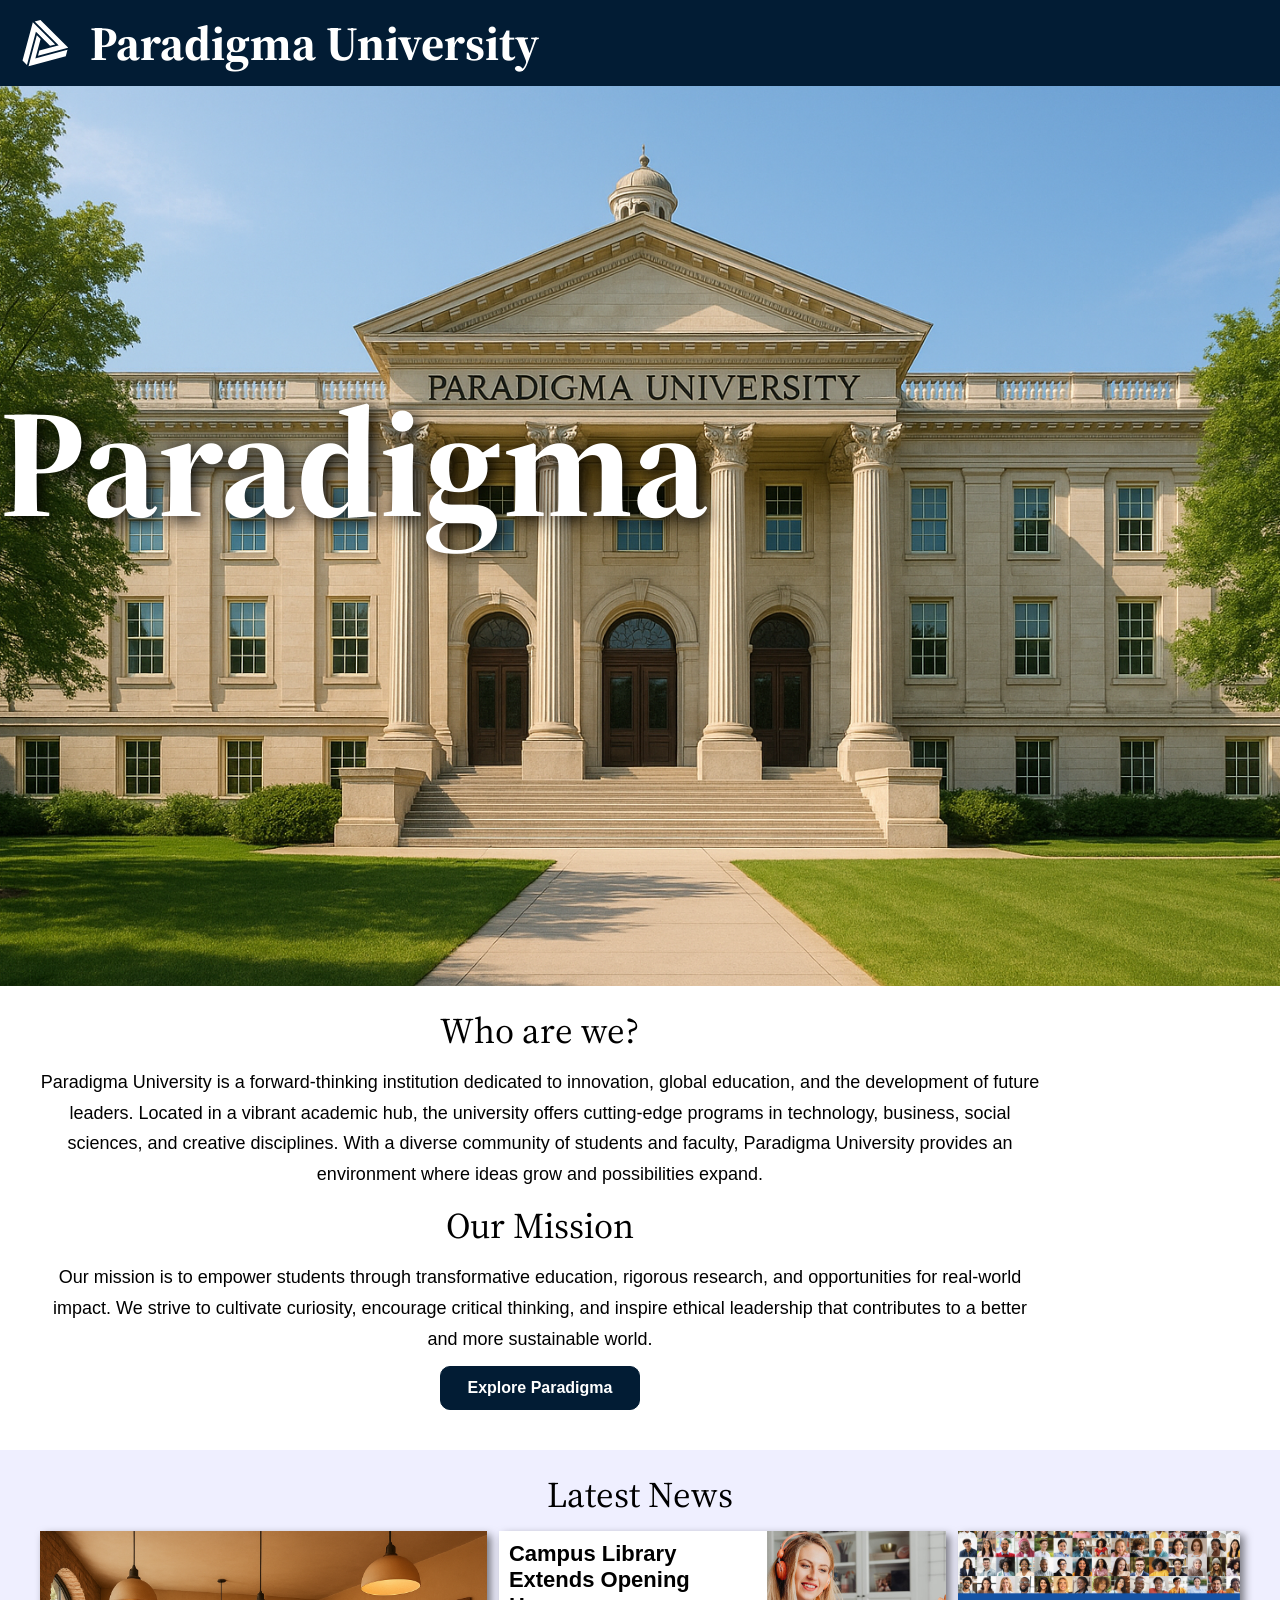
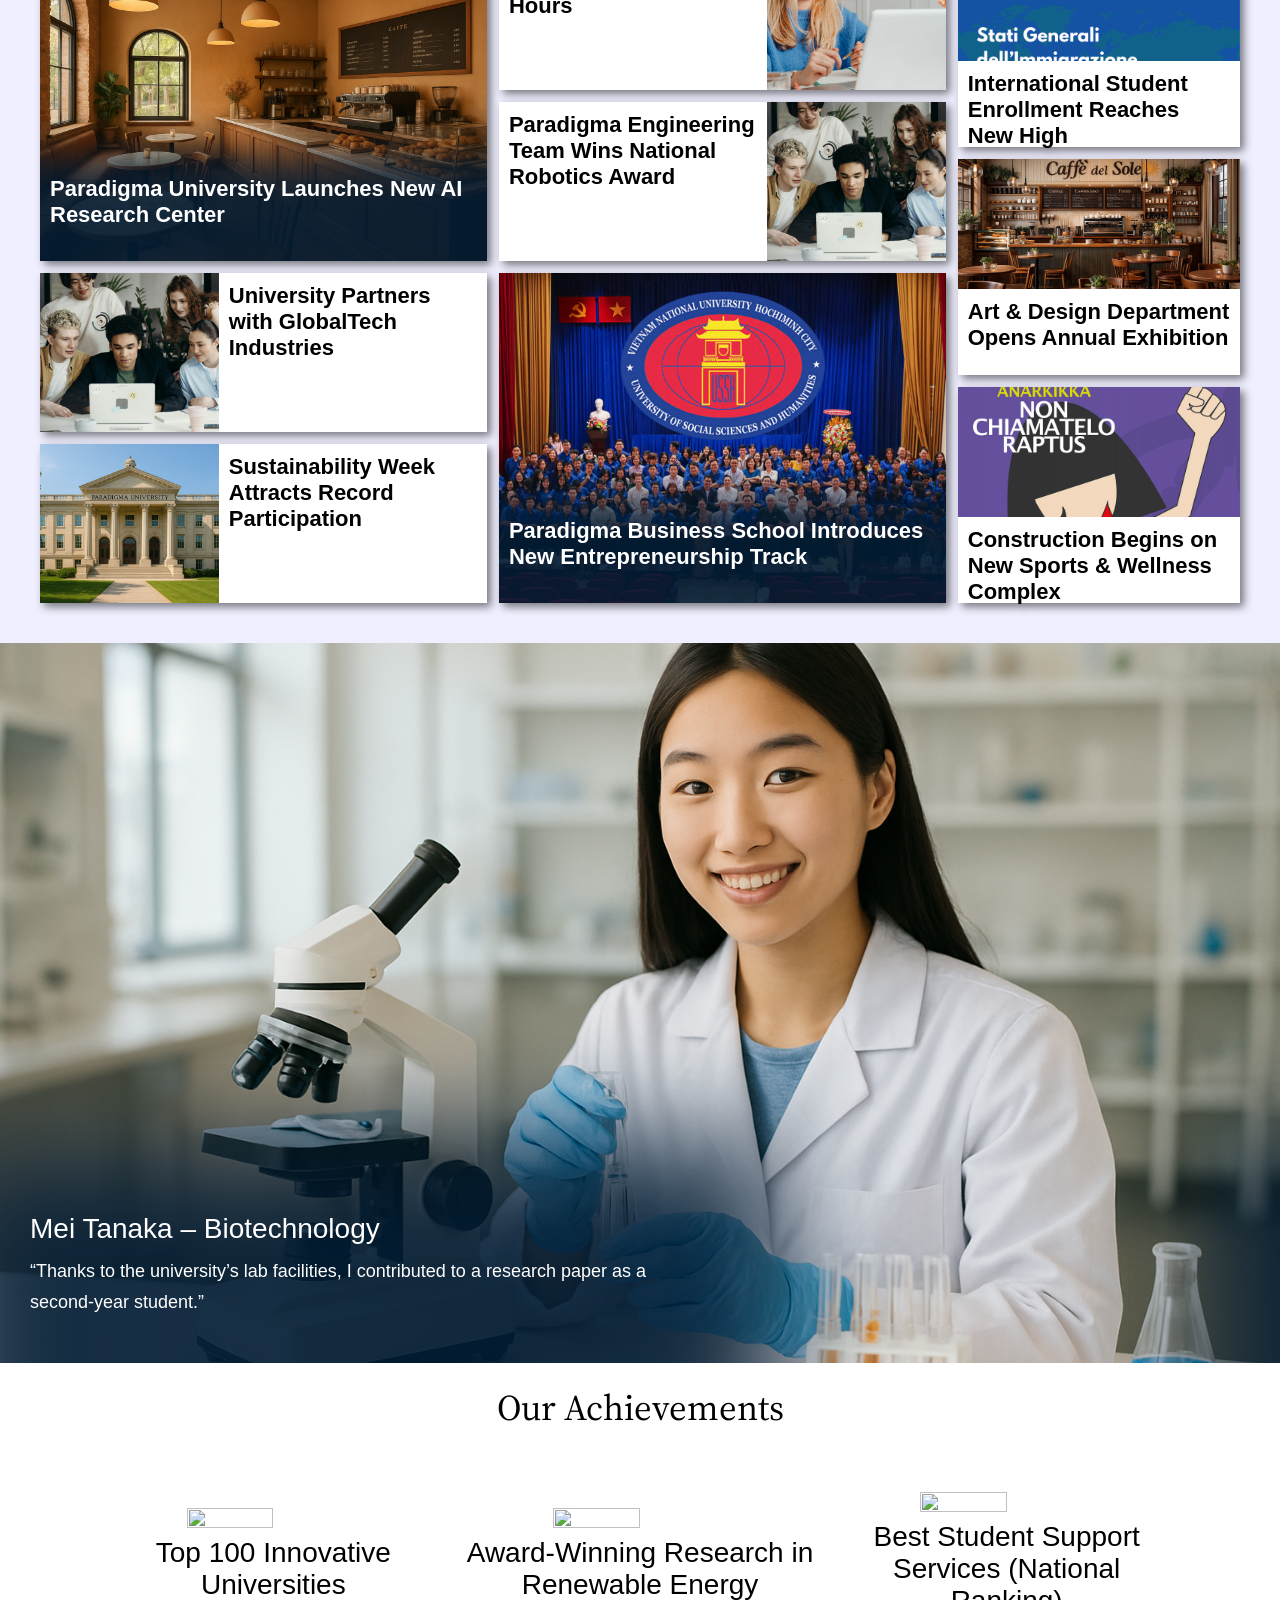
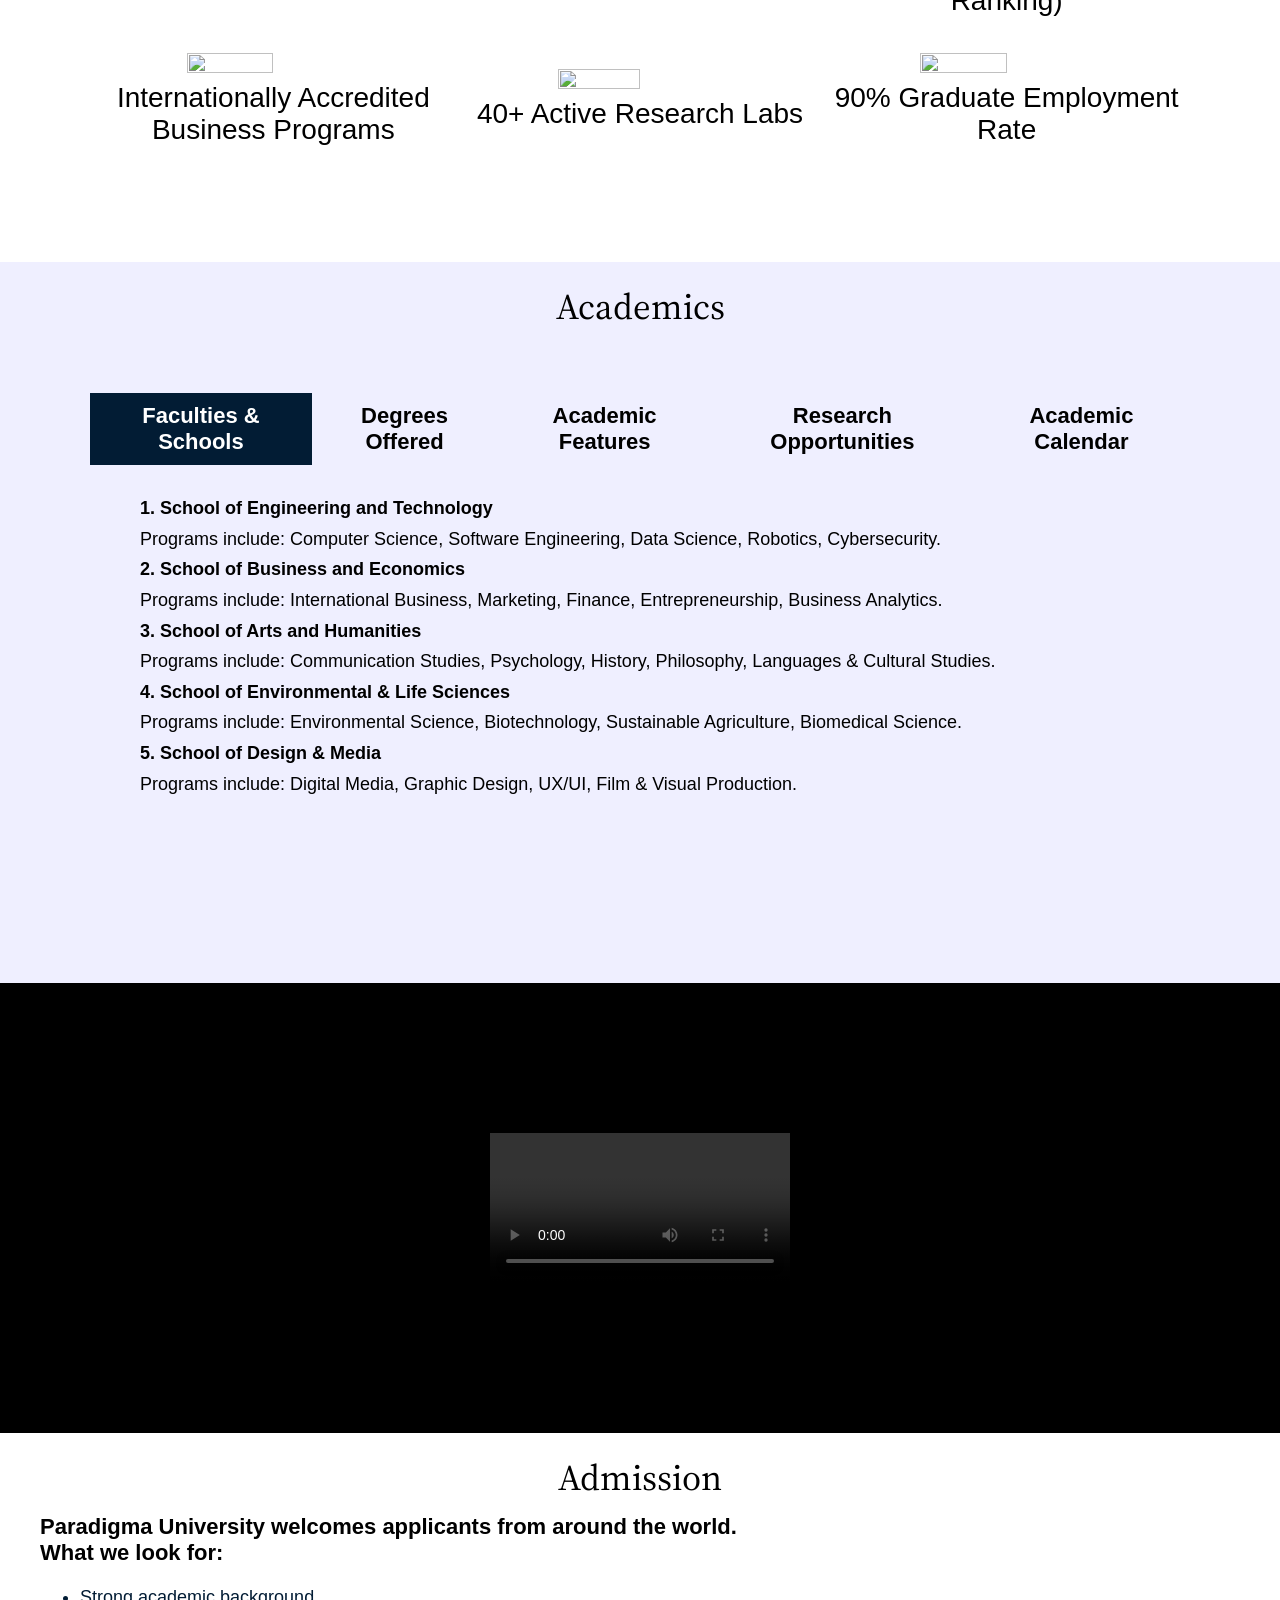
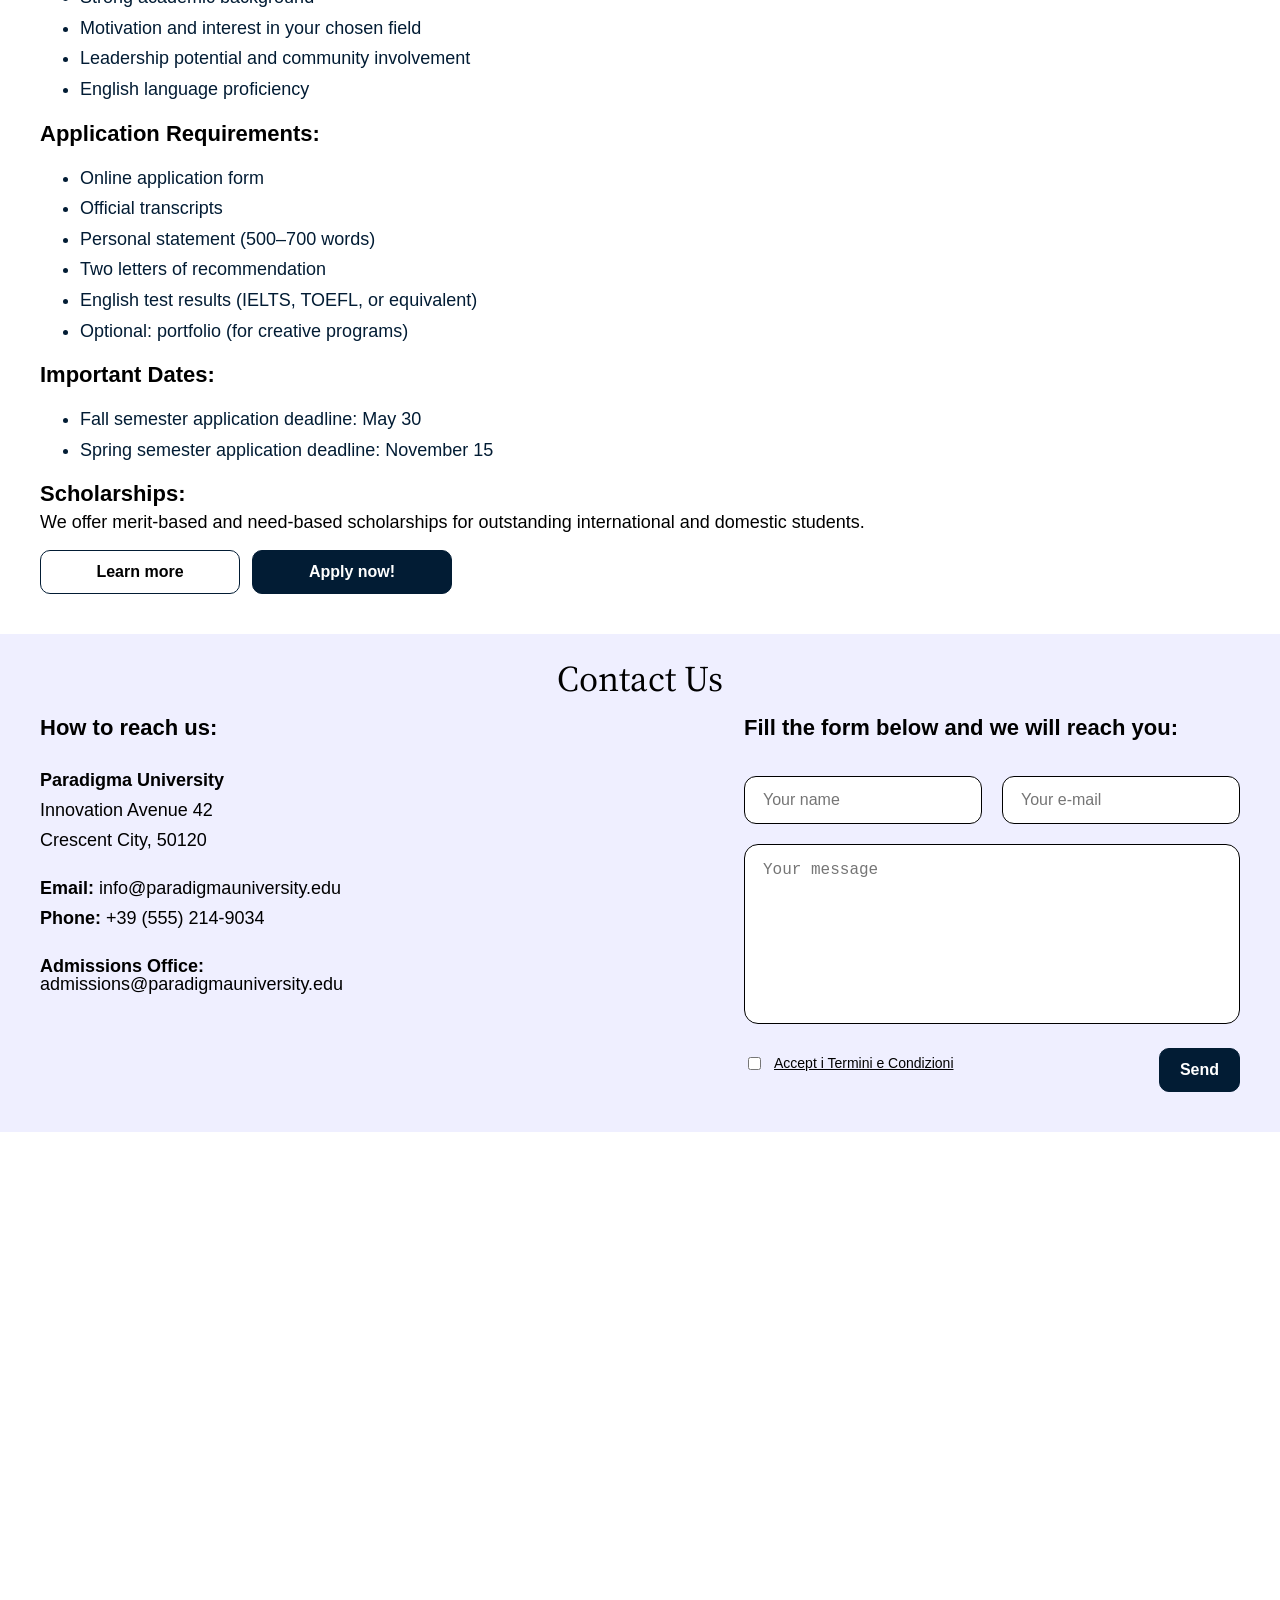
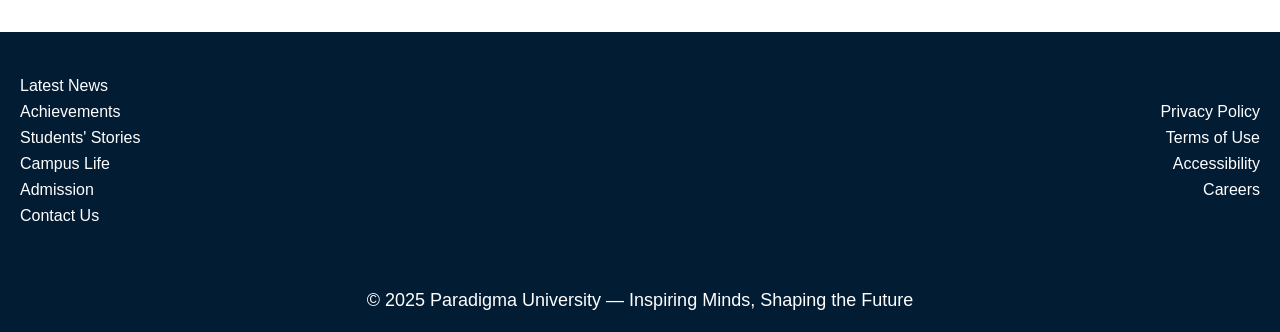
==== commit 10d7c0da: "changes" ====
--- a/index.html
+++ b/index.html
@@ -150,6 +150,14 @@
             <h4>Paradigma Engineering Team Wins National Robotics Award</h4>
             <img src="./img/news/news5.jpg" alt="" loading="lazy" />
           </div>
+          <div class="news-item-small-alt small3">
+            <img src="./img/news/news5.jpg" alt="" loading="lazy" />
+            <h4>University Partners with GlobalTech Industries</h4>
+          </div>
+          <div class="news-item-small-alt small4">
+            <img src="./img/news/news6.png" alt="" loading="lazy" />
+            <h4>Sustainability Week Attracts Record Participation</h4>
+          </div>
 
           <div class="news-item-wide wide1">
             <img src="./img/news/news4.png" alt="" loading="lazy" />
@@ -162,15 +170,6 @@
           <div class="news-item-wide wide3">
             <img src="./img/news/news2.jpg" alt="" loading="lazy" />
             <h4>Construction Begins on New Sports & Wellness Complex</h4>
-          </div>
-
-          <div class="news-item-small-alt small3">
-            <img src="./img/news/news5.jpg" alt="" loading="lazy" />
-            <h4>University Partners with GlobalTech Industries</h4>
-          </div>
-          <div class="news-item-small-alt small4">
-            <img src="./img/news/news6.png" alt="" loading="lazy" />
-            <h4>Sustainability Week Attracts Record Participation</h4>
           </div>
         </div>
       </section>
@@ -385,8 +384,8 @@
       >
         <iframe
           class="campus-life-video"
-          src="https://www.youtube.com/embed/bO4RoQL9H8I?si=HWcUv90Y19QWqskf"
-          title="YouTube video player"
+          src="./src/Hailuo_Video_I need a video describing camp_454301811107745795.mp4"
+          title="video player"
           frameborder="0"
           allow="accelerometer; autoplay; clipboard-write; encrypted-media; gyroscope; picture-in-picture; web-share"
           referrerpolicy="strict-origin-when-cross-origin"
--- a/style.css
+++ b/style.css
@@ -8,6 +8,7 @@
   --accent-color: #ff3131;
   --text-color: #000;
   --text-color-light: #fff;
+  --shadow-color: rgba(0, 0, 0, 0.5);
   /* Tipografia */
   --primary-font: "Source Serif 4", serif;
   --secondary-font: "Source Sans Pro", sans-serif;
@@ -171,7 +172,8 @@
 .cover {
   display: flex;
   transition: all 0.9s;
-  position: fixed;
+  position: sticky;
+  top: 0;
   z-index: 1;
   opacity: 1;
   flex-direction: row;
@@ -306,19 +308,21 @@
 }
 
 /* main styles: */
-
 .main__container .main__section__white {
   background-color: var(--background-light);
   padding: 40px;
   padding-top: 20px;
-}
-
+  scroll-margin-top: 85.5px;
+}
 .main__container .main__section__colored {
   background-color: var(--background-dark);
   padding: 40px;
   padding-top: 20px;
-}
-
+  scroll-margin-top: 85.5px;
+}
+.main__container .main__section__filled {
+  scroll-margin-top: 85.5px;
+}
 .main__container {
   display: flex;
   flex-direction: column;
@@ -328,7 +332,6 @@
   perspective: 1px;
   overflow-x: hidden;
 }
-
 .parallax-bg {
   position: absolute;
   top: 0;
@@ -340,15 +343,12 @@
   background-position: center;
   z-index: -1;
 }
-/* ФОН */
 .main__section__hero {
   position: relative;
   width: 100%;
   height: 100vh;
   overflow: hidden;
 }
-
-/* КОНТЕНТ */
 .fade-block {
   position: relative;
   background-color: white;
@@ -360,11 +360,10 @@
   justify-self: center;
   color: var(--text-color-light);
   font-size: 154px;
-  filter: drop-shadow(2px 4px 6px black);
+  filter: drop-shadow(4px 4px 9px var(--text-color));
 }
 
 /* about section */
-
 .about-content {
   display: flex;
   flex-direction: column;
@@ -382,7 +381,6 @@
 }
 
 /* student stories */
-
 .stories__carousel {
   display: flex;
   width: 100%;
@@ -390,17 +388,14 @@
   overflow: hidden;
   position: relative;
 }
-
 .carousel-track {
   display: flex;
   transition: transform 1s cubic-bezier(0.22, 0.61, 0.36, 1);
 }
-
 .slide {
   min-width: 100%;
   height: 100%;
 }
-
 .slide h3 {
   position: absolute;
   margin-left: 30px;
@@ -409,7 +404,6 @@
   color: var(--text-color-light);
   margin-bottom: 10px;
 }
-
 .slide p {
   position: absolute;
   margin-left: 30px;
@@ -418,7 +412,6 @@
   color: var(--text-color-light);
   margin-bottom: 10px;
 }
-
 .slide-dark-block {
   padding: 20px;
   padding-left: 50px;
@@ -433,13 +426,11 @@
   filter: blur(50px);
   transform: scale(1.2);
 }
-
 .slide img {
   width: 100%;
   height: 100%;
   object-fit: cover;
 }
-
 .arrow {
   position: absolute;
   top: 50%;
@@ -451,11 +442,9 @@
   border-radius: 6px;
   color: var(--text-color-light);
 }
-
 .arrow:hover {
   font-size: 60px;
 }
-
 .arrow.prev {
   left: 10px;
 }
@@ -467,14 +456,13 @@
 .news-item-box {
   position: relative;
   overflow: hidden;
-}
-
+  filter: drop-shadow(4px 4px 4px var(--shadow-color));
+}
 .news-item-box img {
   width: 100%;
   height: 100%;
   object-fit: cover;
 }
-
 .news-item-box h4 {
   position: absolute;
   left: 10px;
@@ -482,7 +470,6 @@
   margin: 0;
   color: white;
 }
-
 .news-box-dark-block {
   padding: 0px;
   padding-left: 50px;
@@ -497,20 +484,18 @@
   filter: blur(10px);
   transform: scale(2.2);
 }
-
 .news-item-small,
 .news-item-small-alt {
   display: flex;
   background-color: var(--background-light);
   height: 100%;
-}
-
+  filter: drop-shadow(4px 4px 4px var(--shadow-color));
+}
 .news-item-small img,
 .news-item-small-alt img {
   width: 40%;
   object-fit: cover;
 }
-
 .news-item-small h4,
 .news-item-small-alt h4,
 .news-item-wide h4 {
@@ -518,29 +503,24 @@
   margin: 0;
   color: var(--text-color);
 }
-
 .news-item-wide {
   background-color: var(--text-color-light);
   display: grid;
   grid-template-columns: 1fr;
-  grid-template-rows: minmax(0, 7fr) minmax(0, 3fr);
-}
-
+  grid-template-rows: minmax(0, 6fr) minmax(0, 4fr);
+  filter: drop-shadow(4px 4px 4px var(--shadow-color));
+}
 .news-item-wide img {
   width: 100%;
   height: 100%;
   object-fit: cover;
 }
-
 .news-grid {
   display: grid;
-
   grid-template-columns: 3.8fr 3.8fr 2.4fr;
-  grid-template-rows: repeat(12, 5vh); /* равномерная высота */
-
+  grid-template-rows: repeat(12, 5vh);
   gap: 12px;
 }
-
 .news-grid {
   grid-template-areas:
     "big1   small1  wide1"
@@ -556,7 +536,6 @@
     "small4 big2    wide3"
     "small4 big2    wide3";
 }
-
 .big1 {
   grid-area: big1;
 }
@@ -636,14 +615,12 @@
 .academics-container .body-active {
   visibility: visible;
 }
-
 .academics-chapter-headers {
   position: relative;
   display: flex;
   flex-direction: row;
   justify-content: space-between;
 }
-
 .academics-chapter-header {
   cursor: pointer;
   padding: 10px;
@@ -658,22 +635,21 @@
   color: var(--text-color);
   text-align: center;
 }
-
 .header-active {
   background-color: #021c34;
 }
-
 .header-active h4 {
   color: var(--text-color-light);
 }
 
 /* campus-life section */
 .section__campus-life {
-  display: flex;
+  scroll-margin-top: 85.5px;
+  display: flex;
+  height: 450px;
 }
 .campus-life-video {
-  width: 100%;
-  height: 80vh;
+  flex: 1;
 }
 
 /* admission section */
@@ -684,7 +660,6 @@
 }
 
 /* contact-us section */
-
 .contact-wrapper {
   max-width: 1200px;
   margin: 0 auto;
@@ -693,34 +668,27 @@
   gap: 80px;
   align-items: flex-start;
 }
-
 .contact-info h4 {
   margin-bottom: 30px;
 }
-
 .contact-info {
   flex: 1;
 }
-
 .contact-info p {
   line-height: 1;
 }
-
 .contact-form {
   display: flex;
   flex-direction: column;
 }
-
 .contact-form h4 {
   margin-bottom: 35px;
 }
-
 .form-row {
   display: flex;
   gap: 20px;
   margin-bottom: 20px;
 }
-
 .form-row input {
   flex: 1;
   padding: 14px 18px;
@@ -732,7 +700,6 @@
 .form-row input {
   box-sizing: border-box;
 }
-
 .contact-us-form textarea {
   width: 100%;
   height: 180px;
@@ -743,13 +710,11 @@
   font-size: 16px;
   margin-bottom: 20px;
 }
-
 .form-bottom {
   display: flex;
   justify-content: space-between;
   align-items: center;
 }
-
 .checkbox {
   font-size: 14px;
   text-decoration: underline;
@@ -792,9 +757,39 @@
   a {
     font-size: var(--p-tablet);
   }
-}
-
-@media (max-width: 480px) {
+  .news-grid {
+    display: grid;
+    grid-template-columns: 1fr 1fr;
+    grid-template-rows: repeat(5, 15vh) 10vh;
+    grid-template-areas:
+      "big1   small1"
+      "big1   small2"
+      "small3   big2"
+      "small4   big2"
+      "wide1   wide2"
+      "wide1   wide2";
+  }
+  .wide3 {
+    display: none;
+  }
+  .main__container .main__section__white {
+    background-color: var(--background-light);
+    padding: 15px;
+    padding-top: 20px;
+    scroll-margin-top: 85.5px;
+  }
+  .main__container .main__section__colored {
+    background-color: var(--background-dark);
+    padding: 15px;
+    padding-top: 20px;
+    scroll-margin-top: 85.5px;
+  }
+  .news-item-wide {
+    grid-template-rows: minmax(0, 6fr) minmax(0, 4fr);
+  }
+}
+
+@media (max-width: 570px) {
   h1 {
     font-size: var(--h1-mobile);
   }
@@ -834,4 +829,10 @@
     font-size: 90px;
     top: 40%;
   }
-}
+  .wide3 {
+    display: grid;
+  }
+  .news-item-wide {
+    max-height: 200px;
+  }
+}
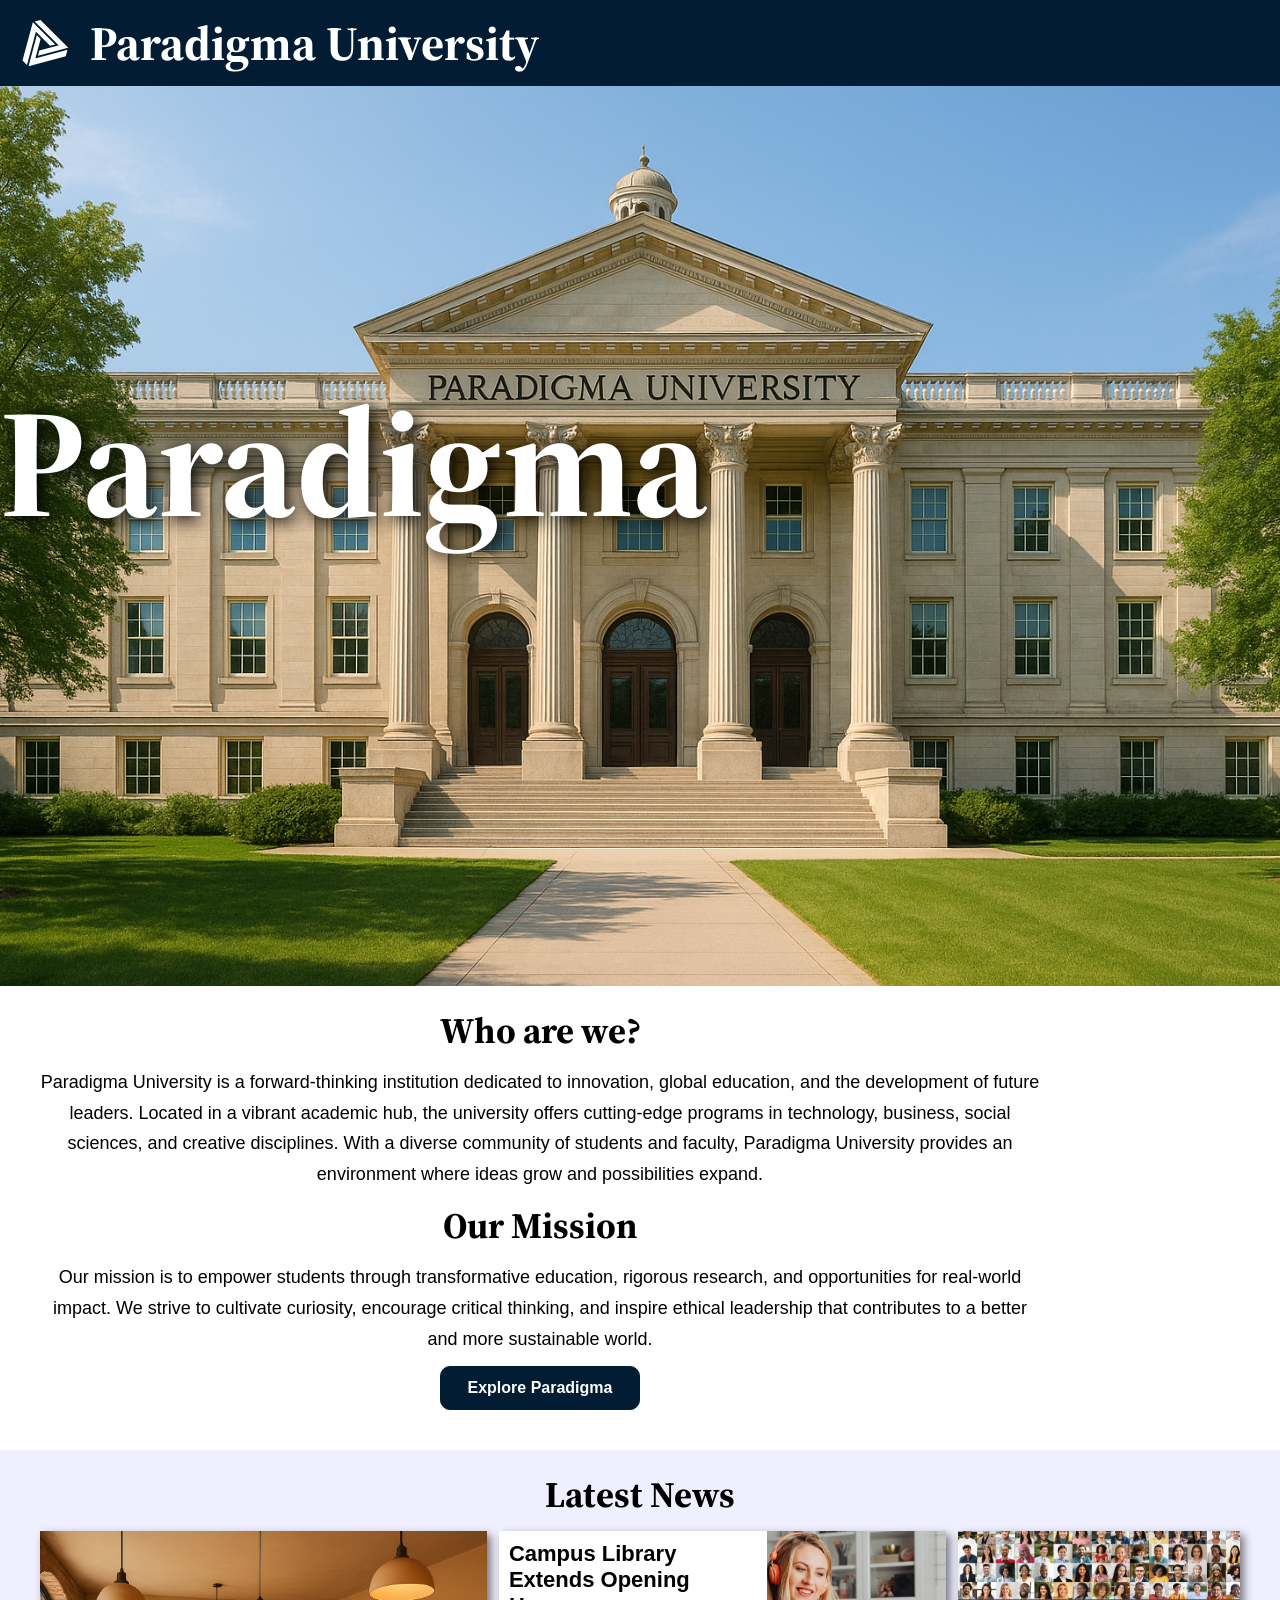
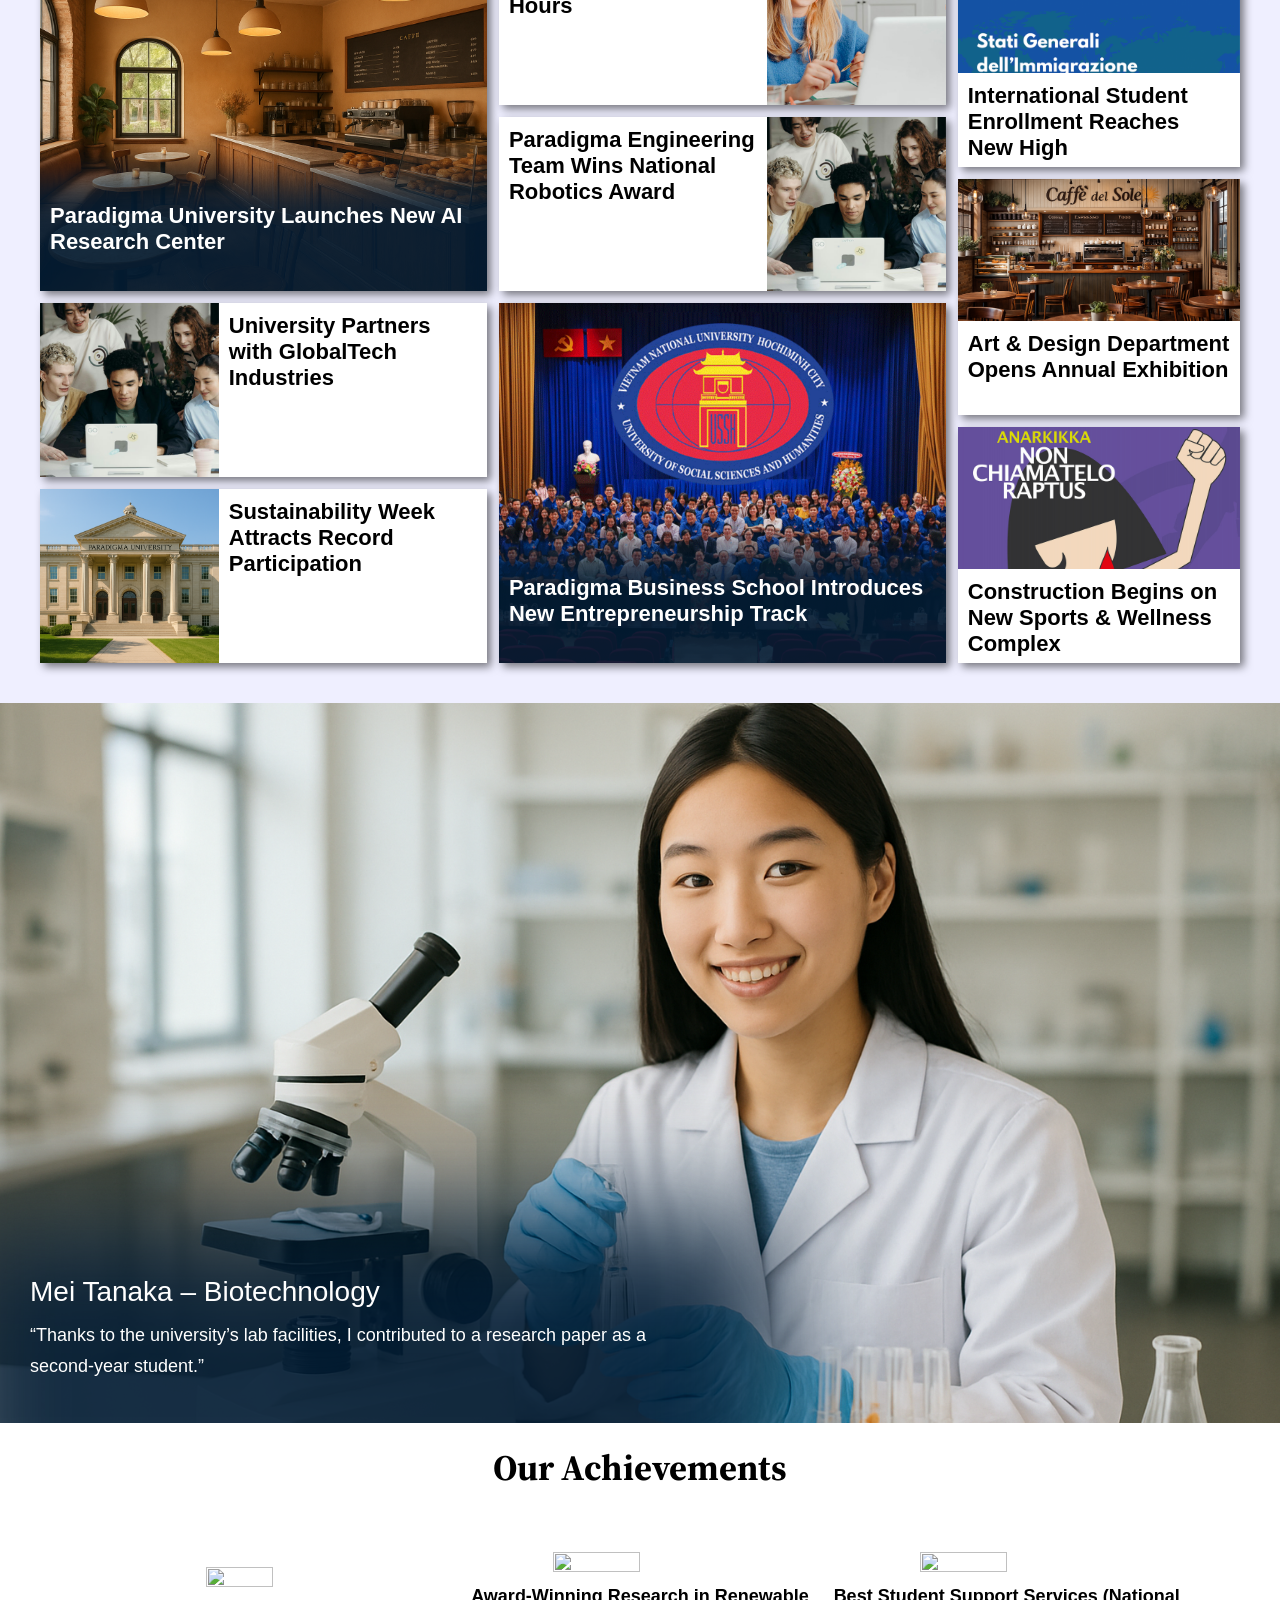
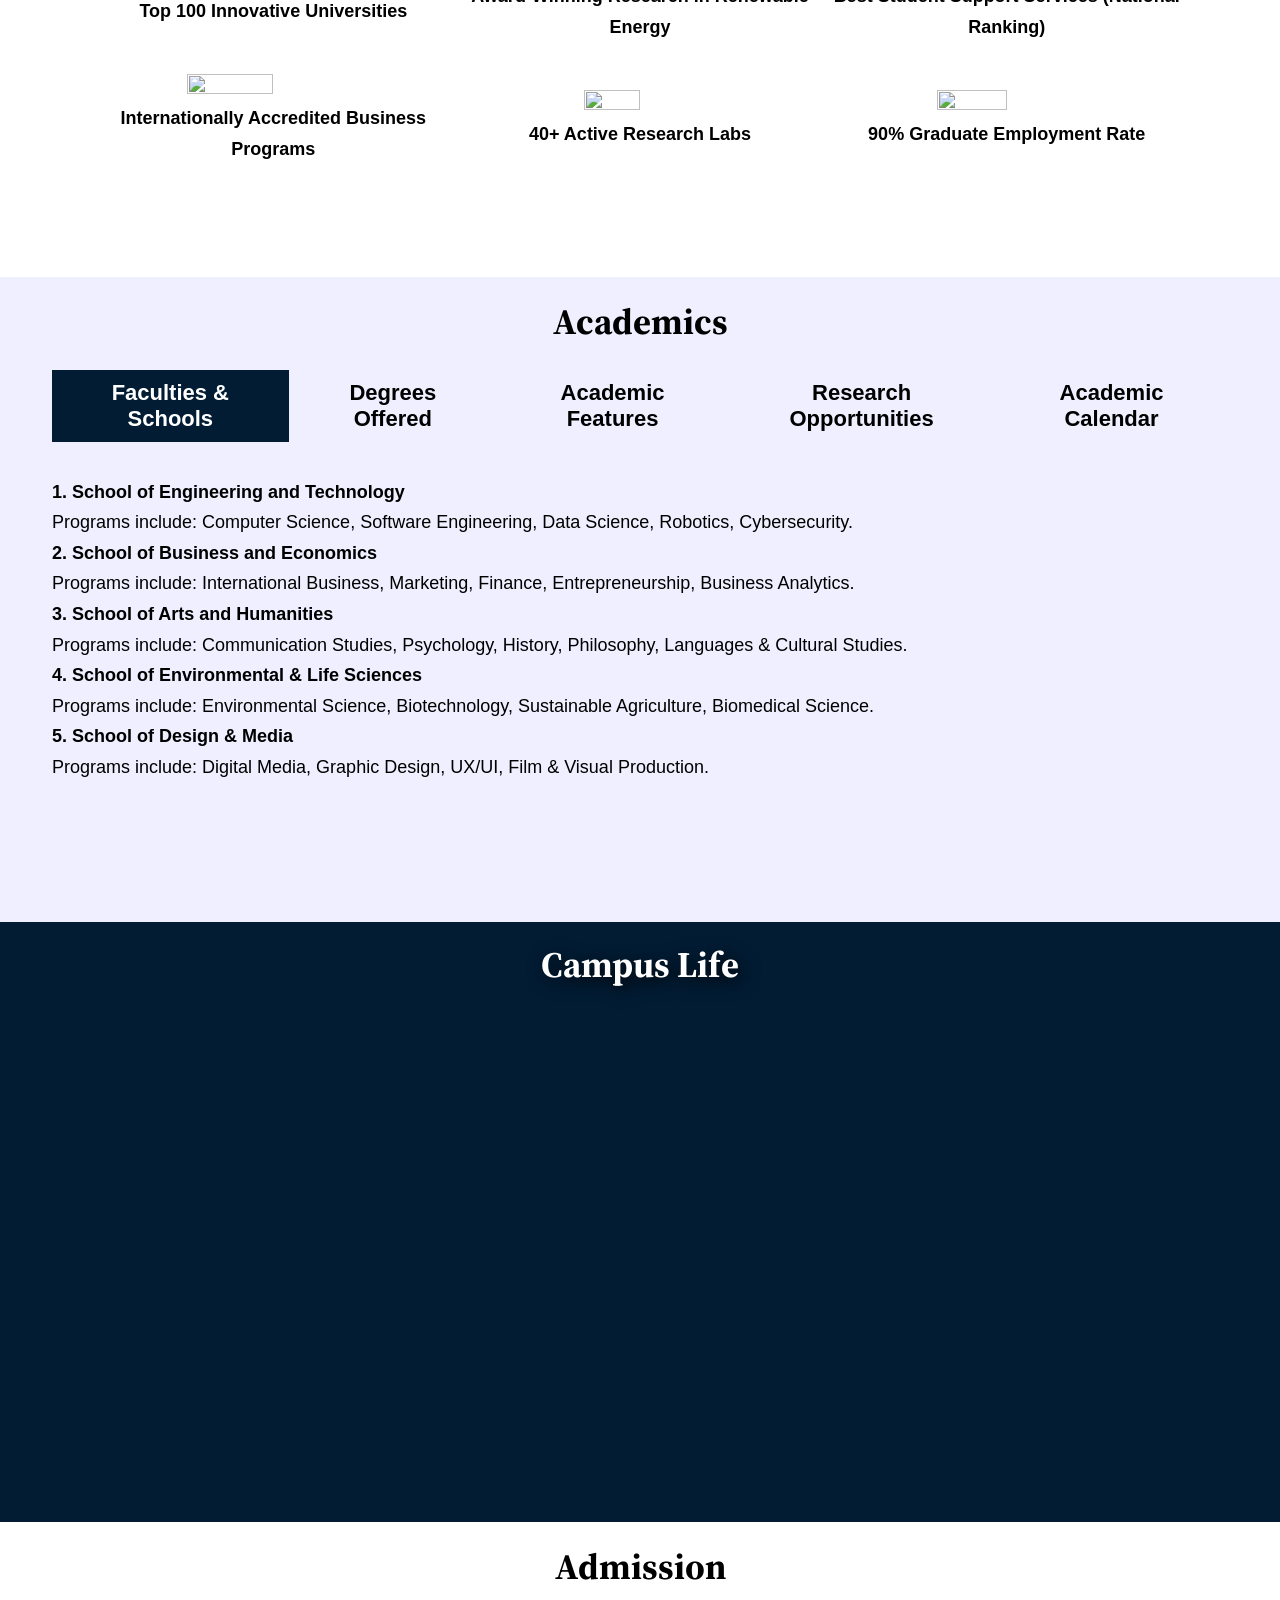
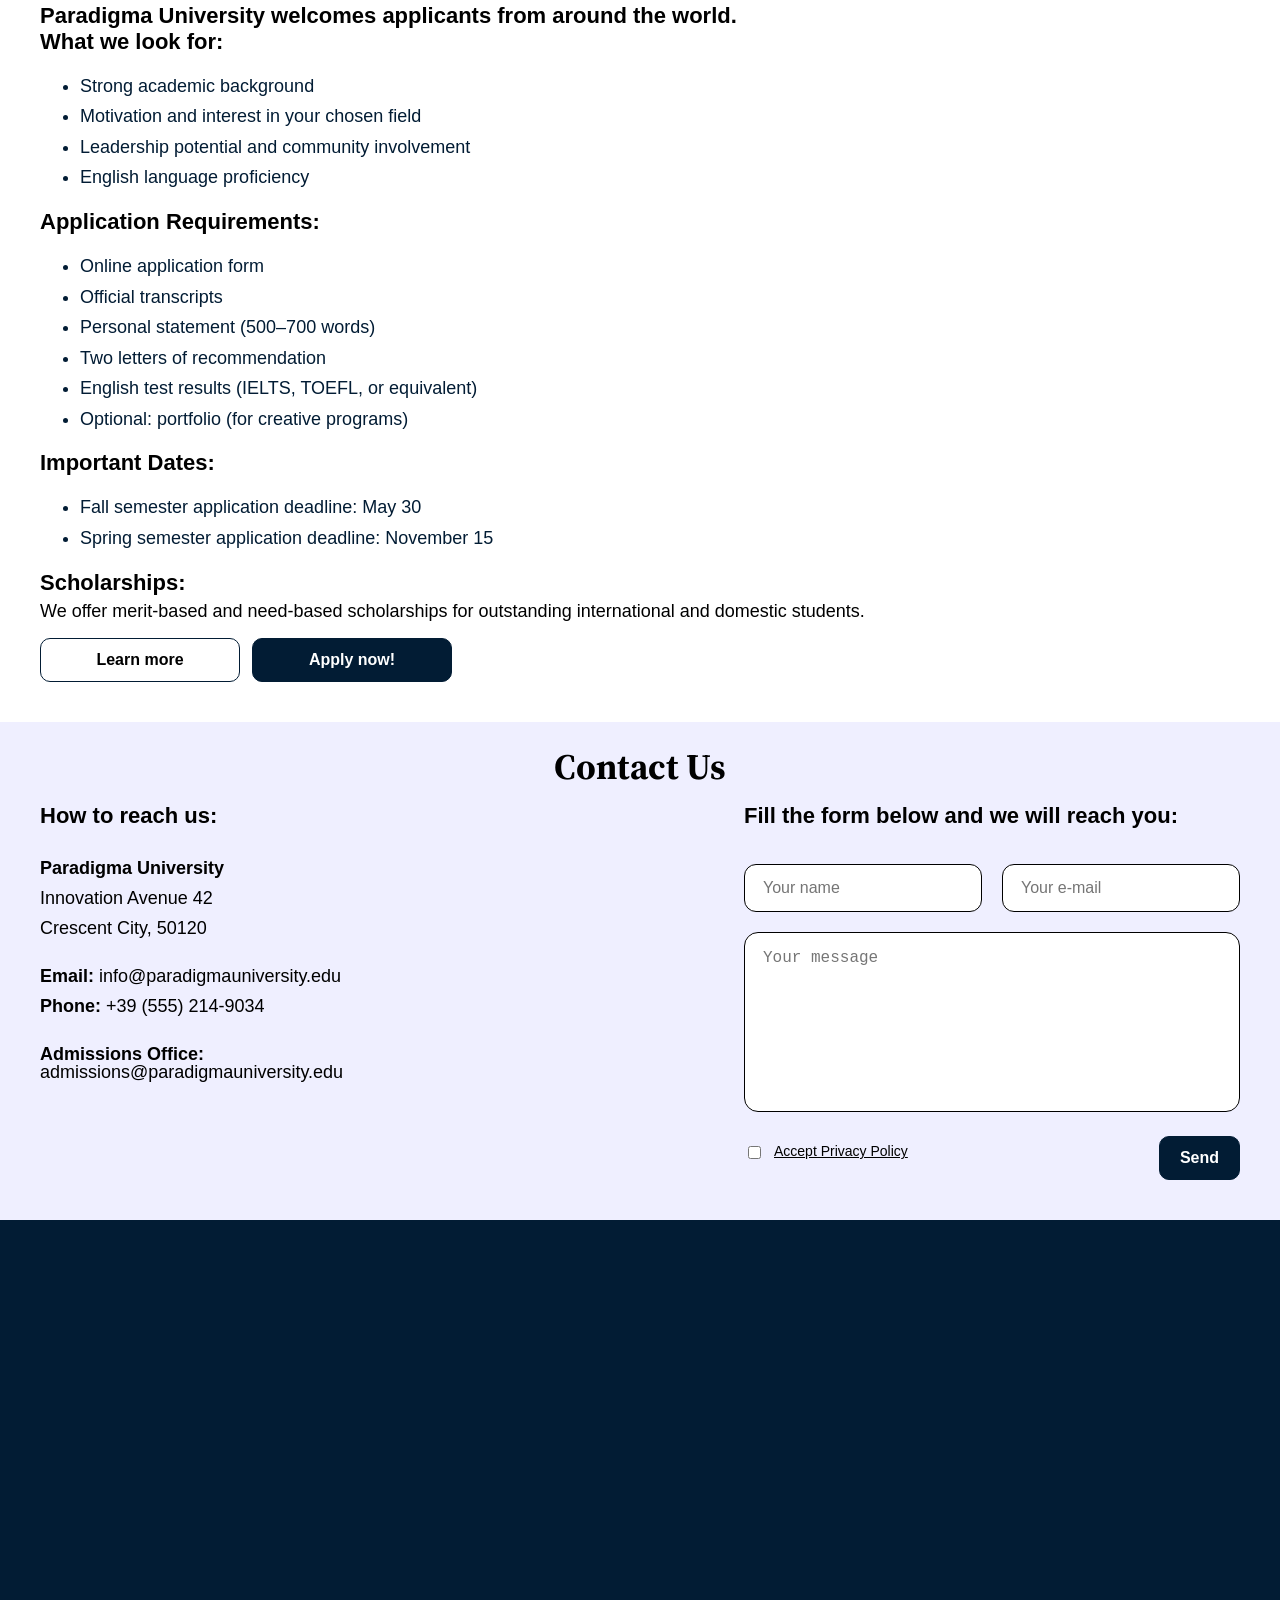
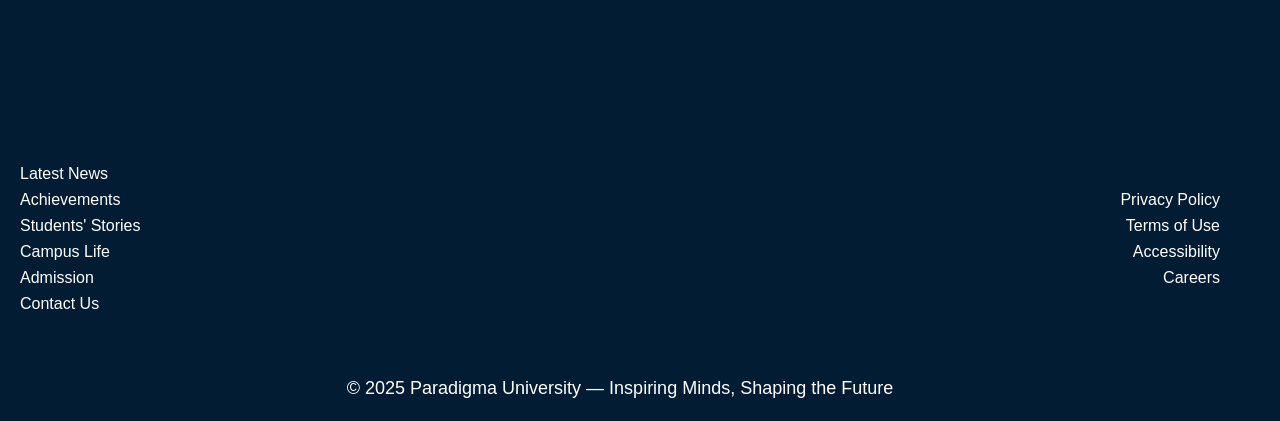
==== commit 5a4f947e: "changes" ====
--- a/index.html
+++ b/index.html
@@ -33,49 +33,57 @@
   </head>
   <body>
     <header class="cover">
-      <div class="cover__logo__title">
-        <div class="cover__logo">
-          <img
-            class="cover__logo__image"
-            src="./img/paradigma_logo_light.svg"
-            alt="Paradigma University Logo"
-            loading="lazy"
-          />
-        </div>
-        <div class="cover__title">
-          <h1>Paradigma University</h1>
-        </div>
-      </div>
-
-      <div class="cover__navigation">
-        <nav>
-          <ul>
-            <li><a href="#about">About</a></li>
-            <li><a href="#news">News</a></li>
-            <li><a href="#student-stories">Student stories</a></li>
-            <li><a href="#our-achievements">Our Achievements</a></li>
-            <li><a href="#campus-life">Campus life</a></li>
-            <li><a href="#admission">Admission</a></li>
-            <li><a href="#contact-us">Contact us</a></li>
-          </ul>
-        </nav>
-      </div>
-      <div class="cover__hb">
-        <i class="fa-solid fa-bars"></i>
-      </div>
-      <div class="cover__hb-close">
-        <i class="fa-solid fa-xmark"></i>
-      </div>
-      <div class="cover__hb-menu">
-        <ul>
-          <li><a href="#about">About</a></li>
-          <li><a href="#news">News</a></li>
-          <li><a href="#student-stories">Student stories</a></li>
-          <li><a href="#our-achievements">Our Achievements</a></li>
-          <li><a href="#campus-life">Campus life</a></li>
-          <li><a href="#admission">Admission</a></li>
-          <li><a href="#contact-us">Contact us</a></li>
-        </ul>
+      <div class="cover-wrapper">
+        <div class="cover-top">
+          <div class="cover__logo__title">
+            <div class="cover__logo">
+              <img
+                class="cover__logo__image"
+                src="./img/paradigma_logo_light.svg"
+                alt="Paradigma University Logo"
+                loading="lazy"
+              />
+            </div>
+            <div class="cover__title">
+              <a href="#top"> <h1>Paradigma University</h1></a>
+            </div>
+          </div>
+
+          <div class="cover__navigation">
+            <nav>
+              <ul>
+                <li><a href="#about">About</a></li>
+                <li><a href="#news">News</a></li>
+                <li><a href="#student-stories">Student stories</a></li>
+                <li><a href="#our-achievements">Our Achievements</a></li>
+                <li><a href="#campus-life">Campus life</a></li>
+                <li><a href="#admission">Admission</a></li>
+                <li><a href="#contact-us">Contact us</a></li>
+              </ul>
+            </nav>
+          </div>
+          <div class="cover__hb">
+            <i class="fa-solid fa-bars"></i>
+          </div>
+          <div class="cover__hb-close">
+            <i class="fa-solid fa-xmark"></i>
+          </div>
+        </div>
+        <div class="cover-bottom">
+          <div class="cover__hb-menu">
+            <a class="cover__hb-menu-button" href="#about">About</a>
+            <a class="cover__hb-menu-button" href="#news">News</a>
+            <a class="cover__hb-menu-button" href="#student-stories"
+              >Student stories</a
+            >
+            <a class="cover__hb-menu-button" href="#our-achievements"
+              >Our Achievements</a
+            >
+            <a class="cover__hb-menu-button" href="#campus-life">Campus life</a>
+            <a class="cover__hb-menu-button" href="#admission">Admission</a>
+            <a class="cover__hb-menu-button" href="#contact-us">Contact us</a>
+          </div>
+        </div>
       </div>
     </header>
     <main class="main__container">
@@ -185,12 +193,16 @@
                 alt=""
                 loading="lazy"
               />
-              <div class="slide-dark-block"></div>
-              <h3>Liam Rivera – Business Administration</h3>
-              <p>
-                “Joining the entrepreneurship incubator allowed me to turn a
-                class project into a real company.”
-              </p>
+              <div class="slide-dark-block-container">
+                <div class="slide-dark-block"></div>
+              </div>
+              <div class="slide-text-container">
+                <h3>Liam Rivera – Business Administration</h3>
+                <p>
+                  “Joining the entrepreneurship incubator allowed me to turn a
+                  class project into a real company.”
+                </p>
+              </div>
             </div>
             <div class="slide">
               <img
@@ -198,12 +210,16 @@
                 alt=""
                 loading="lazy"
               />
-              <div class="slide-dark-block"></div>
-              <h3>Mei Tanaka – Biotechnology</h3>
-              <p>
-                “Thanks to the university’s lab facilities, I contributed to a
-                research paper as a second-year student.”
-              </p>
+              <div class="slide-dark-block-container">
+                <div class="slide-dark-block"></div>
+              </div>
+              <div class="slide-text-container">
+                <h3>Mei Tanaka – Biotechnology</h3>
+                <p>
+                  “Thanks to the university’s lab facilities, I contributed to a
+                  research paper as a second-year student.”
+                </p>
+              </div>
             </div>
             <div class="slide">
               <img
@@ -211,12 +227,16 @@
                 alt=""
                 loading="lazy"
               />
-              <div class="slide-dark-block"></div>
-              <h3>Emily Dawson – Computer Science</h3>
-              <p>
-                “My research internship at Paradigma helped me build the
-                confidence to create my own AI startup.”
-              </p>
+              <div class="slide-dark-block-container">
+                <div class="slide-dark-block"></div>
+              </div>
+              <div class="slide-text-container">
+                <h3>Emily Dawson – Computer Science</h3>
+                <p>
+                  “My research internship at Paradigma helped me build the
+                  confidence to create my own AI startup.”
+                </p>
+              </div>
             </div>
             <div class="slide">
               <img
@@ -224,12 +244,16 @@
                 alt=""
                 loading="lazy"
               />
-              <div class="slide-dark-block"></div>
-              <h3>Liam Rivera – Business Administration</h3>
-              <p>
-                “Joining the entrepreneurship incubator allowed me to turn a
-                class project into a real company.”
-              </p>
+              <div class="slide-dark-block-container">
+                <div class="slide-dark-block"></div>
+              </div>
+              <div class="slide-text-container">
+                <h3>Liam Rivera – Business Administration</h3>
+                <p>
+                  “Joining the entrepreneurship incubator allowed me to turn a
+                  class project into a real company.”
+                </p>
+              </div>
             </div>
             <div class="slide">
               <img
@@ -237,12 +261,16 @@
                 alt=""
                 loading="lazy"
               />
-              <div class="slide-dark-block"></div>
-              <h3>Mei Tanaka – Biotechnology</h3>
-              <p>
-                “Thanks to the university’s lab facilities, I contributed to a
-                research paper as a second-year student.”
-              </p>
+              <div class="slide-dark-block-container">
+                <div class="slide-dark-block"></div>
+              </div>
+              <div class="slide-text-container">
+                <h3>Mei Tanaka – Biotechnology</h3>
+                <p>
+                  “Thanks to the university’s lab facilities, I contributed to a
+                  research paper as a second-year student.”
+                </p>
+              </div>
             </div>
           </div>
           <i class="fa-solid fa-chevron-left arrow prev"></i>
@@ -257,27 +285,27 @@
         <div class="achievements-container">
           <div class="achievement-element">
             <img src="./img/achievements/achieve_1.svg" alt="" loading="lazy" />
-            <h3>Top 100 Innovative Universities</h3>
+            <p>Top 100 Innovative Universities</p>
           </div>
           <div class="achievement-element">
             <img src="./img/achievements/achieve_2.svg" alt="" loading="lazy" />
-            <h3>Award-Winning Research in Renewable Energy</h3>
+            <p>Award-Winning Research in Renewable Energy</p>
           </div>
           <div class="achievement-element">
             <img src="./img/achievements/achieve_3.svg" alt="" loading="lazy" />
-            <h3>Best Student Support Services (National Ranking)</h3>
+            <p>Best Student Support Services (National Ranking)</p>
           </div>
           <div class="achievement-element">
             <img src="./img/achievements/achieve_4.svg" alt="" loading="lazy" />
-            <h3>Internationally Accredited Business Programs</h3>
+            <p>Internationally Accredited Business Programs</p>
           </div>
           <div class="achievement-element">
             <img src="./img/achievements/achieve_5.svg" alt="" loading="lazy" />
-            <h3>40+ Active Research Labs</h3>
+            <p>40+ Active Research Labs</p>
           </div>
           <div class="achievement-element">
             <img src="./img/achievements/achieve_6.svg" alt="" loading="lazy" />
-            <h3>90% Graduate Employment Rate</h3>
+            <p>90% Graduate Employment Rate</p>
           </div>
         </div>
       </section>
@@ -382,15 +410,15 @@
         class="main__section__filled section__campus-life fade-block"
         id="campus-life"
       >
-        <iframe
+        <h2>Campus Life</h2>
+        <video
           class="campus-life-video"
           src="./src/Hailuo_Video_I need a video describing camp_454301811107745795.mp4"
-          title="video player"
-          frameborder="0"
-          allow="accelerometer; autoplay; clipboard-write; encrypted-media; gyroscope; picture-in-picture; web-share"
-          referrerpolicy="strict-origin-when-cross-origin"
-          allowfullscreen
-        ></iframe>
+          autoplay
+          muted
+          playsinline
+          loop
+        ></video>
       </section>
       <section
         class="main__section__white section__admission fade-block"
@@ -431,10 +459,10 @@
             We offer merit-based and need-based scholarships for outstanding
             international and domestic students.
           </p>
-        </div>
-        <div class="admission-cta-buttons">
-          <button class="secondary-button">Learn more</button>
-          <button class="primary-button">Apply now!</button>
+          <div class="admission-cta-buttons">
+            <button class="secondary-button">Learn more</button>
+            <button class="primary-button">Apply now!</button>
+          </div>
         </div>
       </section>
       <section
@@ -473,11 +501,10 @@
               </div>
 
               <textarea placeholder="Your message"></textarea>
-
               <div class="form-bottom">
                 <p class="checkbox">
                   <input type="checkbox" />
-                  Accept i Termini e Condizioni
+                  Accept Privacy Policy
                 </p>
 
                 <button class="primary-button" , type="submit">Send</button>
@@ -498,42 +525,46 @@
       ></iframe>
     </main>
     <footer class="footer">
-      <div class="footer__socials">
-        <i
-          class="social-icon fa-brands fa-instagram"
-          onclick="window.open('https://instagram.com', '_blank')"
-        ></i>
-        <i
-          class="social-icon fa-brands fa-youtube"
-          onclick="window.open('https://youtube.com', '_blank')"
-        ></i>
-        <i
-          class="social-icon fa-brands fa-facebook"
-          onclick="window.open('https://facebook.com', '_blank')"
-        ></i>
-        <i
-          class="social-icon fa-brands fa-tiktok"
-          onclick="window.open('https://tiktok.com', '_blank')"
-        ></i>
-      </div>
-      <div class="footer__links">
-        <div class="footer__anchors">
-          <a href="#">Latest News</a>
-          <a href="#">Achievements</a>
-          <a href="#">Students' Stories</a>
-          <a href="#">Campus Life</a>
-          <a href="#">Admission</a>
-          <a href="#">Contact Us</a>
-        </div>
-        <div class="footer__info">
-          <a href="#">Privacy Policy</a>
-          <a href="#">Terms of Use</a>
-          <a href="#">Accessibility</a>
-          <a href="#">Careers</a>
-        </div>
-      </div>
-      <div class="footer__copyright">
-        <p>© 2025 Paradigma University — Inspiring Minds, Shaping the Future</p>
+      <div class="footer-wrapper">
+        <div class="footer__socials">
+          <i
+            class="social-icon fa-brands fa-instagram"
+            onclick="window.open('https://instagram.com', '_blank')"
+          ></i>
+          <i
+            class="social-icon fa-brands fa-youtube"
+            onclick="window.open('https://youtube.com', '_blank')"
+          ></i>
+          <i
+            class="social-icon fa-brands fa-facebook"
+            onclick="window.open('https://facebook.com', '_blank')"
+          ></i>
+          <i
+            class="social-icon fa-brands fa-tiktok"
+            onclick="window.open('https://tiktok.com', '_blank')"
+          ></i>
+        </div>
+        <div class="footer__links">
+          <div class="footer__anchors">
+            <a href="#">Latest News</a>
+            <a href="#">Achievements</a>
+            <a href="#">Students' Stories</a>
+            <a href="#">Campus Life</a>
+            <a href="#">Admission</a>
+            <a href="#">Contact Us</a>
+          </div>
+          <div class="footer__info">
+            <a href="#">Privacy Policy</a>
+            <a href="#">Terms of Use</a>
+            <a href="#">Accessibility</a>
+            <a href="#">Careers</a>
+          </div>
+        </div>
+        <div class="footer__copyright">
+          <p>
+            © 2025 Paradigma University — Inspiring Minds, Shaping the Future
+          </p>
+        </div>
       </div>
     </footer>
     <script src="./js/carousel.js"></script>
--- a/style.css
+++ b/style.css
@@ -54,7 +54,7 @@
 h2 {
   font-family: var(--primary-font);
   font-size: var(--h2-desktop);
-  font-weight: normal;
+  font-weight: bold;
   color: var(--text-color);
   margin: 0;
   margin-bottom: 12px;
@@ -176,17 +176,21 @@
   top: 0;
   z-index: 1;
   opacity: 1;
-  flex-direction: row;
-  justify-content: space-between;
-  align-items: center;
+  justify-content: center;
   background-color: var(--primary-color);
-  padding: 10px 20px;
-  width: 100%;
+
   box-sizing: border-box;
 }
-.sticky {
-  opacity: 1;
-  top: 0;
+.cover-wrapper {
+  max-width: 2000px;
+  width: 100%;
+  display: flex;
+  flex-direction: column;
+  position: relative;
+  z-index: 100;
+}
+.cover__title {
+  cursor: pointer;
 }
 .cover__logo__image {
   width: 50px;
@@ -235,16 +239,52 @@
   display: none;
 }
 .cover__hb-menu {
-  position: fixed;
-  top: 0;
-  right: 5%;
   background-color: var(--primary-color);
   display: flex;
-  flex-direction: column;
+  flex-direction: row;
   align-items: center;
   justify-content: center;
   gap: 30px;
+}
+.cover-top {
+  padding: 10px 20px;
+  display: flex;
+  justify-content: space-between;
+  align-items: center;
+  flex-direction: row;
+  z-index: 100;
+  background-color: var(--primary-color);
+}
+.cover-bottom {
+  position: absolute;
+  top: 0;
+  left: 0;
+  max-width: 100%;
+  padding: 25px 20px;
+  display: flex;
+  justify-content: center;
+  align-items: center;
+  flex-direction: row;
   visibility: hidden;
+  transform: translateY(-5px);
+  opacity: 0;
+  background-color: var(--primary-color);
+  flex-wrap: wrap;
+  transition: transform 0.4s ease, opacity 0.4s ease;
+}
+.cover-bottom.hb-active {
+  visibility: visible;
+  opacity: 1;
+  transform: translateY(0);
+}
+.cover__hb-menu-button {
+  text-decoration: none;
+  font-family: var(--secondary-font);
+  font-size: var(--p);
+  color: var(--text-color-light);
+}
+.cover__hb-menu-button:hover {
+  color: var(--secondary-color);
 }
 
 /* footer styles: */
@@ -254,6 +294,10 @@
   padding: 5px 20px;
   visibility: visible;
 }
+.footer-wrapper {
+  max-width: 1200px;
+  justify-self: center;
+}
 .footer p {
   color: var(--text-color-light);
 }
@@ -348,10 +392,10 @@
   width: 100%;
   height: 100vh;
   overflow: hidden;
+  scroll-margin-top: 85.5px;
 }
 .fade-block {
   position: relative;
-  background-color: white;
   z-index: 2;
 }
 .hero-title {
@@ -385,6 +429,7 @@
   display: flex;
   width: 100%;
   height: 80vh;
+  max-height: 1000px;
   overflow: hidden;
   position: relative;
 }
@@ -397,20 +442,27 @@
   height: 100%;
 }
 .slide h3 {
-  position: absolute;
+  /* position: absolute;
   margin-left: 30px;
   bottom: 15%;
-  width: 100%;
-  color: var(--text-color-light);
-  margin-bottom: 10px;
+  width: 100%; */
+  color: var(--text-color-light);
+  /* margin-bottom: 10px; */
 }
 .slide p {
-  position: absolute;
+  /* position: absolute;
   margin-left: 30px;
   bottom: 5%;
-  width: 50%;
-  color: var(--text-color-light);
-  margin-bottom: 10px;
+  width: 50%; */
+  color: var(--text-color-light);
+  /* margin-bottom: 10px; */
+}
+.slide-dark-block-container {
+  position: absolute;
+  bottom: 0;
+  width: 100%;
+  height: 50%;
+  overflow: hidden;
 }
 .slide-dark-block {
   padding: 20px;
@@ -421,15 +473,26 @@
   opacity: 0.9;
   position: absolute;
   bottom: -30%;
-  min-height: 50%;
+  min-height: 70%;
   min-width: 50%;
   filter: blur(50px);
   transform: scale(1.2);
 }
+.slide-text-container {
+  position: absolute;
+  display: flex;
+  flex-direction: column;
+  width: 50%;
+  gap: 12px;
+  bottom: 0;
+  padding-left: 30px;
+  padding-bottom: 30px;
+}
 .slide img {
   width: 100%;
   height: 100%;
   object-fit: cover;
+  object-position: 50% 25%;
 }
 .arrow {
   position: absolute;
@@ -515,10 +578,28 @@
   height: 100%;
   object-fit: cover;
 }
+
+.news-item-box:hover,
+.news-item-small:hover,
+.news-item-small-alt:hover,
+.news-item-wide:hover {
+  transition: all 0.3s;
+  transform: scale(1.02);
+}
+.news-item-box:active,
+.news-item-small:active,
+.news-item-small-alt:active,
+.news-item-wide:active {
+  transition: all 0.3s;
+  transform: scale(1);
+}
 .news-grid {
+  max-width: 1200px;
+  justify-self: center;
   display: grid;
   grid-template-columns: 3.8fr 3.8fr 2.4fr;
-  grid-template-rows: repeat(12, 5vh);
+  grid-template-rows: repeat(12, 50px);
+
   gap: 12px;
 }
 .news-grid {
@@ -566,6 +647,8 @@
 
 /* achievemts section */
 .achievements-container {
+  max-width: 1200px;
+  justify-self: center;
   display: grid;
   grid-template-columns: repeat(3, 1fr);
   grid-template-rows: repeat(2, 1fr);
@@ -581,9 +664,10 @@
   align-content: center;
   justify-content: center;
 }
-.achievement-element h3 {
+.achievement-element p {
   align-self: center;
   text-align: center;
+  font-weight: bold;
 }
 .achievement-element img {
   align-self: center;
@@ -596,34 +680,35 @@
   position: relative;
 }
 .academics-container {
-  display: flex;
-  flex-direction: column;
-  position: relative;
-  padding: 50px;
-  height: 500px;
+  max-width: 1200px;
+  justify-self: center;
+  display: flex;
+  flex-direction: column;
+  padding: 1%;
+  min-height: 500px;
+  max-height: 1000px;
 }
 .academics-container .body-1,
 .academics-container .body-2,
 .academics-container .body-3,
 .academics-container .body-4,
 .academics-container .body-5 {
-  position: absolute;
-  top: 150px;
-  left: 100px;
-  visibility: hidden;
+  margin-top: 35px;
+  display: none;
 }
 .academics-container .body-active {
-  visibility: visible;
+  display: flex;
+  flex-direction: column;
 }
 .academics-chapter-headers {
   position: relative;
   display: flex;
   flex-direction: row;
-  justify-content: space-between;
+  justify-content: center;
 }
 .academics-chapter-header {
   cursor: pointer;
-  padding: 10px;
+  padding: 10px 40px;
 }
 .academics-chapter-header:hover {
   background-color: var(--secondary-color);
@@ -639,6 +724,12 @@
   background-color: #021c34;
 }
 .header-active h4 {
+  color: var(--text-color-light);
+}
+.header-active:hover {
+  background-color: #021c34;
+}
+.header-active:hover h4 {
   color: var(--text-color-light);
 }
 
@@ -646,13 +737,27 @@
 .section__campus-life {
   scroll-margin-top: 85.5px;
   display: flex;
-  height: 450px;
+  height: 600px;
 }
 .campus-life-video {
-  flex: 1;
+  width: 100%;
+  object-fit: cover;
+  object-position: 50% 25%;
+}
+.section__campus-life h2 {
+  position: absolute;
+  top: 3%;
+  left: 50%;
+  transform: translateX(-50%);
+  color: var(--text-color-light);
+  filter: drop-shadow(4px 4px 9px var(--text-color));
 }
 
 /* admission section */
+.admissions-content {
+  max-width: 1200px;
+  justify-self: center;
+}
 .admission-cta-buttons {
   display: flex;
   flex-direction: row;
@@ -662,6 +767,7 @@
 /* contact-us section */
 .contact-wrapper {
   max-width: 1200px;
+  flex-wrap: wrap;
   margin: 0 auto;
   display: flex;
   flex-direction: row;
@@ -733,8 +839,10 @@
   .cover__hb {
     display: block;
   }
-  .cover__hb-menu.hb-active {
-    visibility: visible;
+  .cover-bottom.hb-active {
+    display: flex;
+    transform: translateY(60px);
+    transition: 0.9s cubic-bezier(0.25, 0.8, 0.25, 1);
   }
 }
 
@@ -787,9 +895,15 @@
   .news-item-wide {
     grid-template-rows: minmax(0, 6fr) minmax(0, 4fr);
   }
-}
-
-@media (max-width: 570px) {
+  .academics-chapter-headers {
+    flex-wrap: wrap;
+  }
+  .hero-title {
+    font-size: 100px;
+  }
+}
+
+@media (max-width: 480px) {
   h1 {
     font-size: var(--h1-mobile);
   }
@@ -808,14 +922,11 @@
   a {
     font-size: var(--p-mobile);
   }
-  .contact-wrapper {
-    flex-direction: column;
+  .section__contact-us {
+    justify-content: center;
   }
   .admission-cta-buttons {
     flex-direction: column;
-  }
-  .campus-life-video {
-    height: 255px;
   }
   .news-grid {
     display: flex;
@@ -829,8 +940,9 @@
     font-size: 90px;
     top: 40%;
   }
-  .wide3 {
-    display: grid;
+  .wide3,
+  .wide2 {
+    display: none;
   }
   .news-item-wide {
     max-height: 200px;
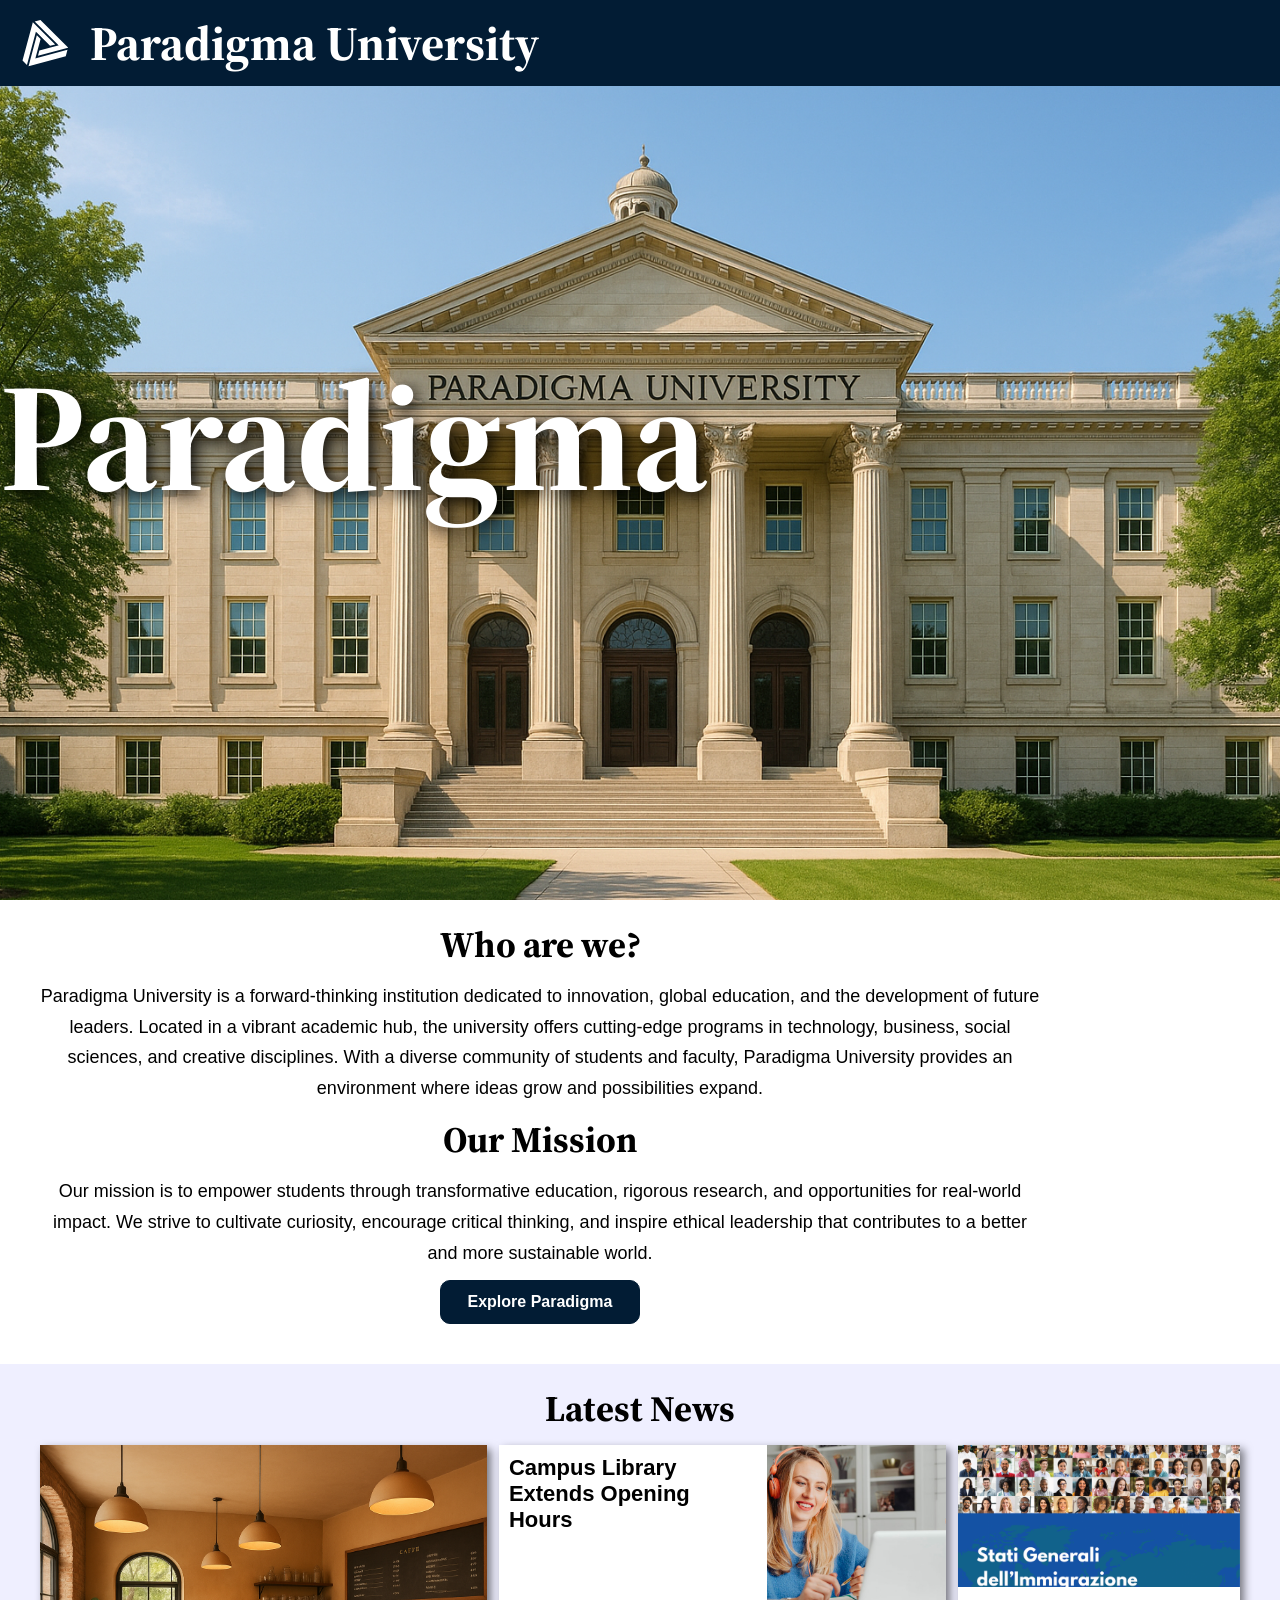
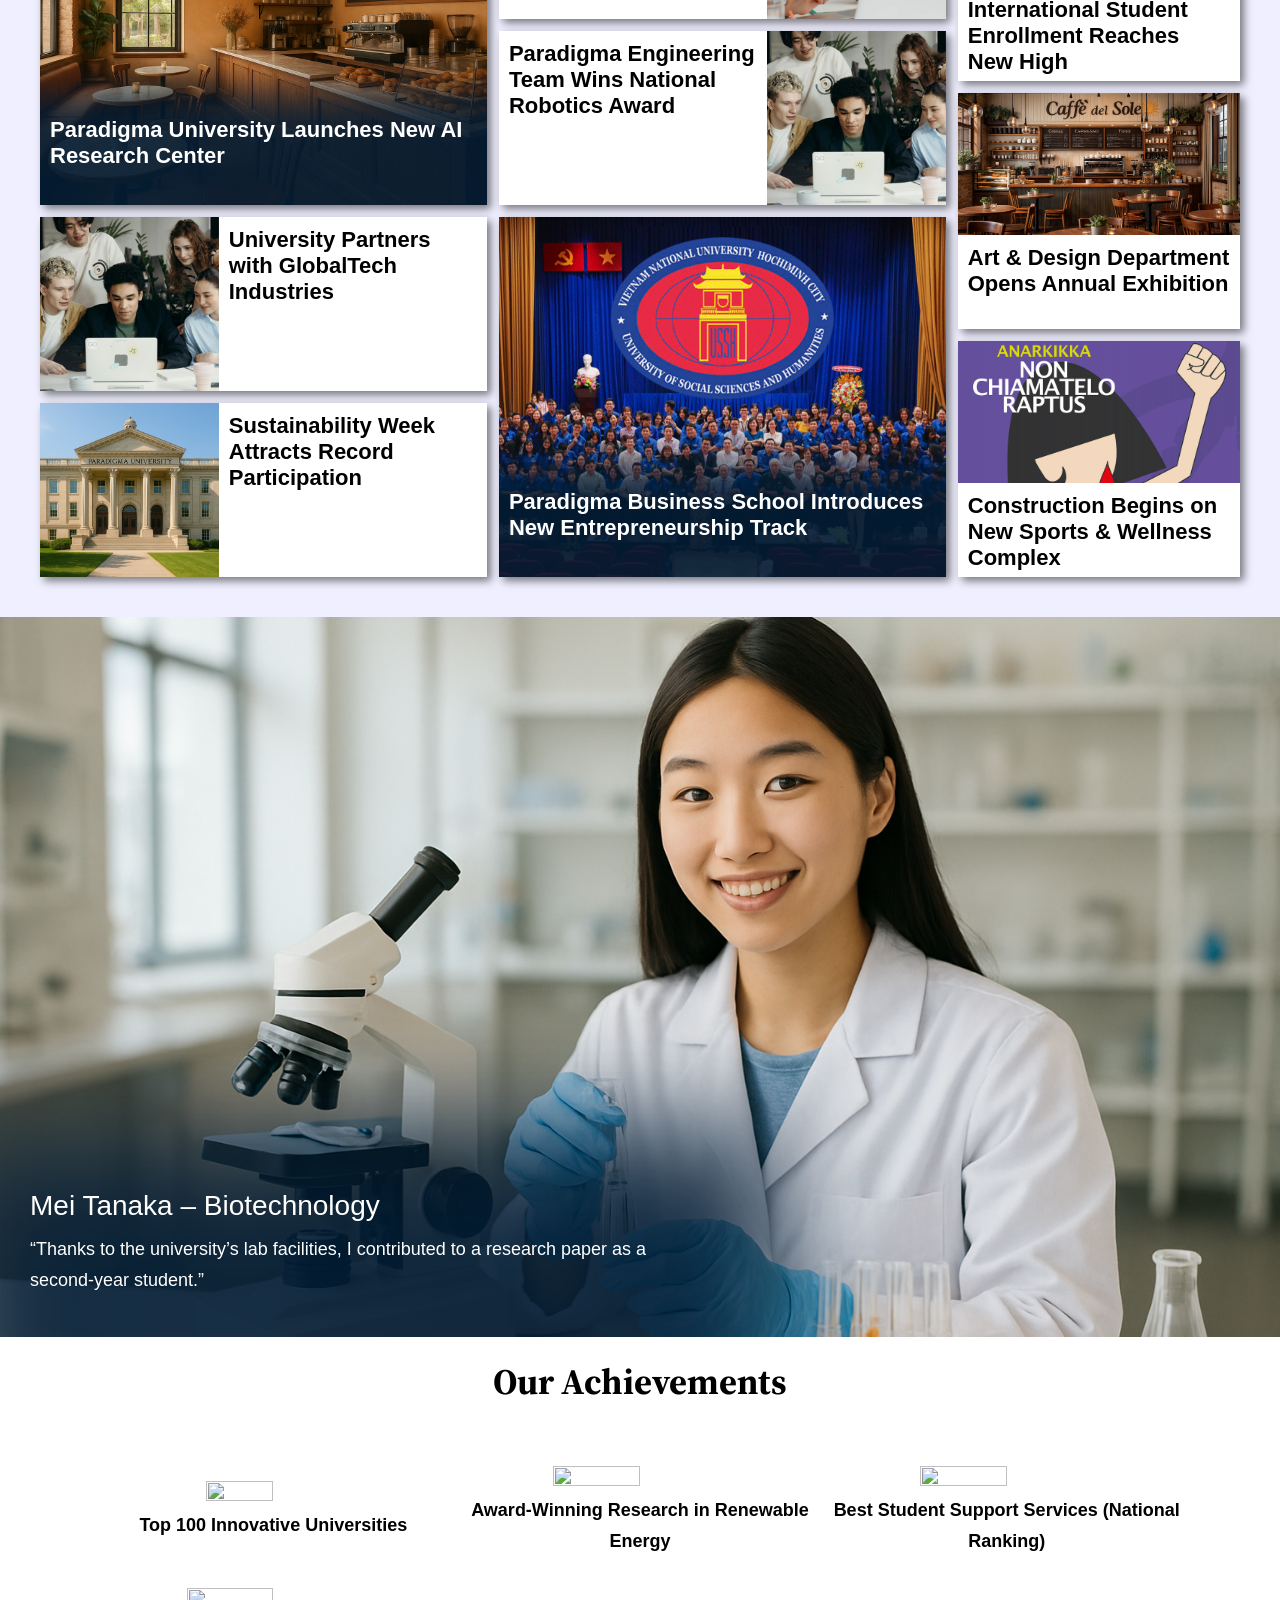
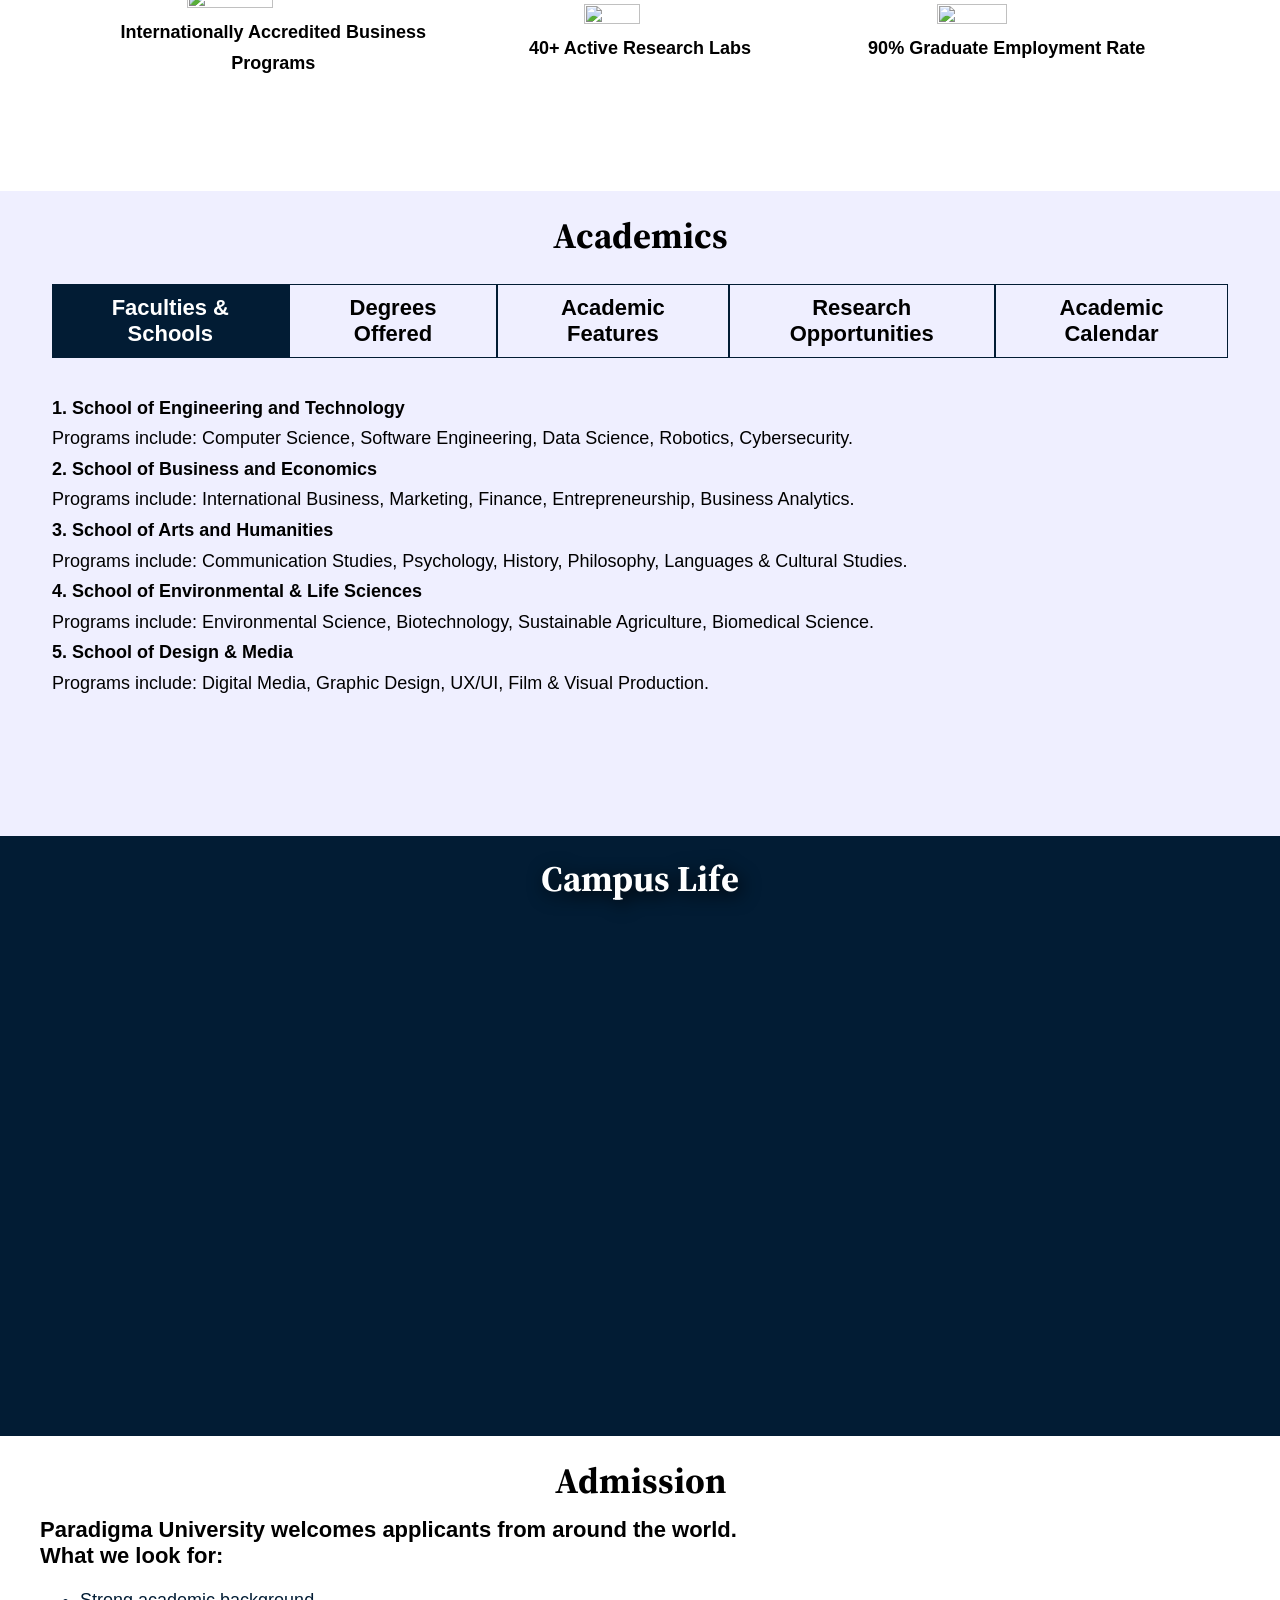
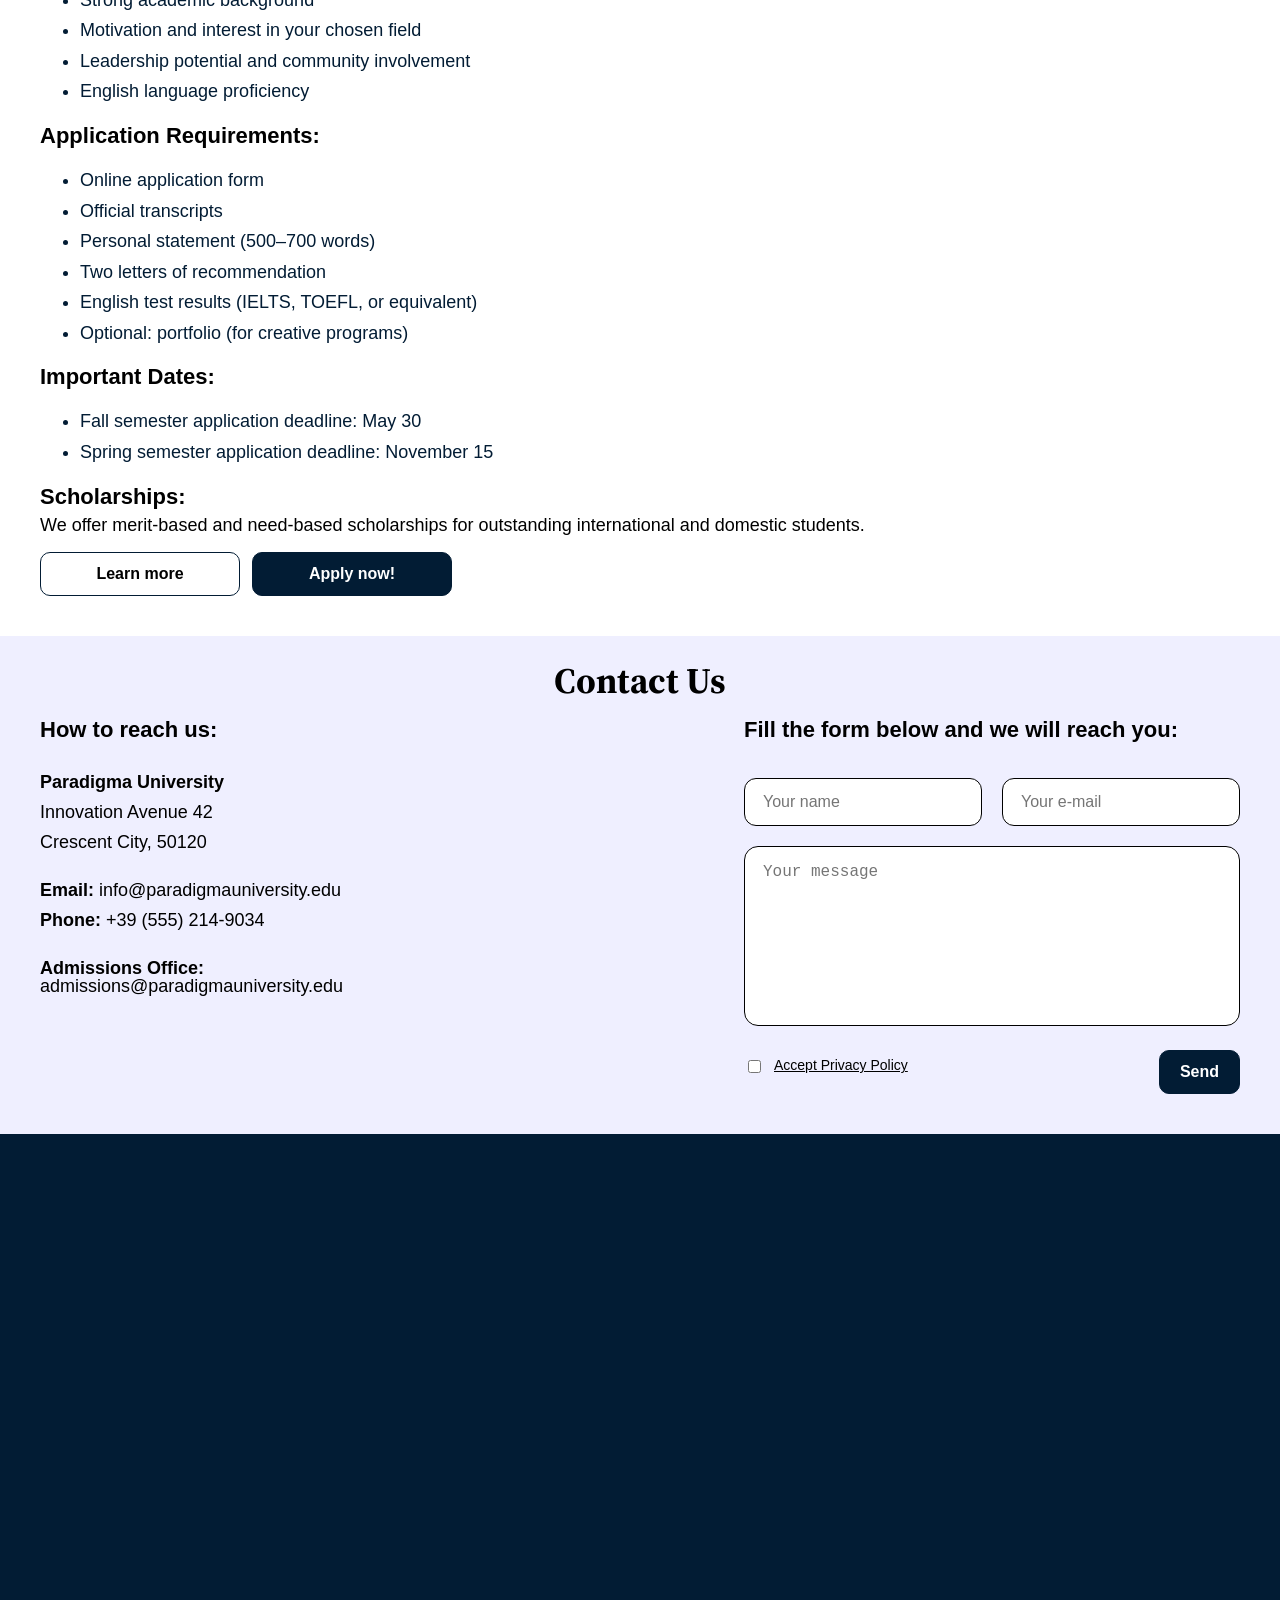
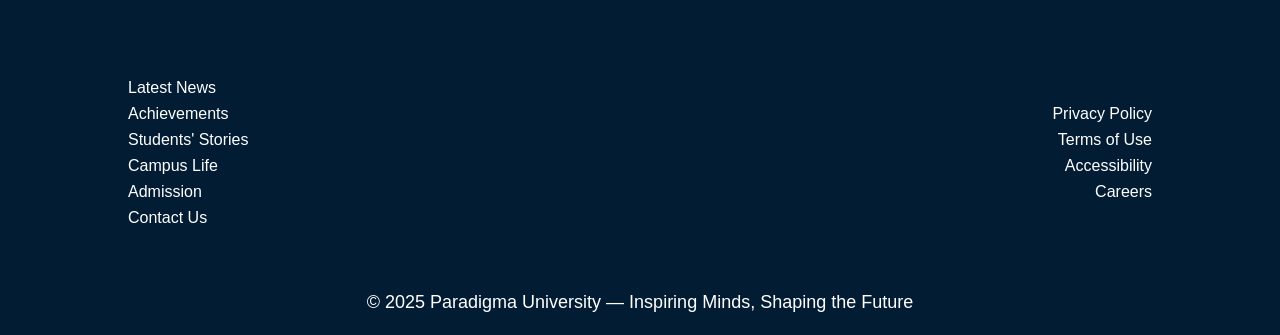
==== commit 633eeb02: "video renamed" ====
--- a/index.html
+++ b/index.html
@@ -1,4 +1,4 @@
-<!DOCTYPE html>
+<!doctype html>
 <html lang="it">
   <head>
     <meta charset="UTF-8" />
@@ -413,7 +413,7 @@
         <h2>Campus Life</h2>
         <video
           class="campus-life-video"
-          src="./src/Hailuo_Video_I need a video describing camp_454301811107745795.mp4"
+          src="./src/campus-life.mp4"
           autoplay
           muted
           playsinline
--- a/style.css
+++ b/style.css
@@ -2,7 +2,7 @@
 :root {
   /* palette colore */
   --primary-color: #021c34;
-  --secondary-color: #29b1ff;
+  --secondary-color: #a1ddff;
   --background-light: #fff;
   --background-dark: #efefff;
   --accent-color: #ff3131;
@@ -243,10 +243,14 @@
   display: flex;
   flex-direction: row;
   align-items: center;
-  justify-content: center;
+  justify-content: space-evenly;
   gap: 30px;
+  width: 100%;
+  box-sizing: border-box;
+  flex-wrap: wrap;
 }
 .cover-top {
+  position: relative;
   padding: 10px 20px;
   display: flex;
   justify-content: space-between;
@@ -257,25 +261,25 @@
 }
 .cover-bottom {
   position: absolute;
-  top: 0;
-  left: 0;
-  max-width: 100%;
-  padding: 25px 20px;
-  display: flex;
+  top: 100%;
+  right: 0;
+  padding: 15px 20px;
+
+  display: flex;
+  width: 100%;
   justify-content: center;
   align-items: center;
   flex-direction: row;
-  visibility: hidden;
-  transform: translateY(-5px);
+  transform: translateY(-50px);
   opacity: 0;
   background-color: var(--primary-color);
-  flex-wrap: wrap;
+  box-sizing: border-box;
   transition: transform 0.4s ease, opacity 0.4s ease;
 }
 .cover-bottom.hb-active {
-  visibility: visible;
   opacity: 1;
   transform: translateY(0);
+  transition: transform 0.4s ease, opacity 0.4s ease;
 }
 .cover__hb-menu-button {
   text-decoration: none;
@@ -291,12 +295,13 @@
 .footer {
   height: fit-content;
   background-color: var(--primary-color);
-  padding: 5px 20px;
+  padding: 5px 10%;
   visibility: visible;
 }
 .footer-wrapper {
   max-width: 1200px;
   justify-self: center;
+  width: 100%;
 }
 .footer p {
   color: var(--text-color-light);
@@ -356,15 +361,13 @@
   background-color: var(--background-light);
   padding: 40px;
   padding-top: 20px;
-  scroll-margin-top: 85.5px;
 }
 .main__container .main__section__colored {
   background-color: var(--background-dark);
   padding: 40px;
   padding-top: 20px;
-  scroll-margin-top: 85.5px;
-}
-.main__container .main__section__filled {
+}
+.main__container .fade-block {
   scroll-margin-top: 85.5px;
 }
 .main__container {
@@ -585,6 +588,7 @@
 .news-item-wide:hover {
   transition: all 0.3s;
   transform: scale(1.02);
+  filter: drop-shadow(4px 2px 5px var(--shadow-color));
 }
 .news-item-box:active,
 .news-item-small:active,
@@ -592,6 +596,7 @@
 .news-item-wide:active {
   transition: all 0.3s;
   transform: scale(1);
+  filter: drop-shadow(4px 4px 4px var(--shadow-color));
 }
 .news-grid {
   max-width: 1200px;
@@ -709,9 +714,11 @@
 .academics-chapter-header {
   cursor: pointer;
   padding: 10px 40px;
+  border: 1px solid var(--primary-color);
 }
 .academics-chapter-header:hover {
   background-color: var(--secondary-color);
+  border: 1px solid var(--primary-color);
 }
 .academics-chapter-header:hover h4 {
   color: var(--text-color);
@@ -757,6 +764,7 @@
 .admissions-content {
   max-width: 1200px;
   justify-self: center;
+  width: 100%;
 }
 .admission-cta-buttons {
   display: flex;
@@ -838,11 +846,6 @@
   }
   .cover__hb {
     display: block;
-  }
-  .cover-bottom.hb-active {
-    display: flex;
-    transform: translateY(60px);
-    transition: 0.9s cubic-bezier(0.25, 0.8, 0.25, 1);
   }
 }
 
@@ -884,13 +887,11 @@
     background-color: var(--background-light);
     padding: 15px;
     padding-top: 20px;
-    scroll-margin-top: 85.5px;
   }
   .main__container .main__section__colored {
     background-color: var(--background-dark);
     padding: 15px;
     padding-top: 20px;
-    scroll-margin-top: 85.5px;
   }
   .news-item-wide {
     grid-template-rows: minmax(0, 6fr) minmax(0, 4fr);
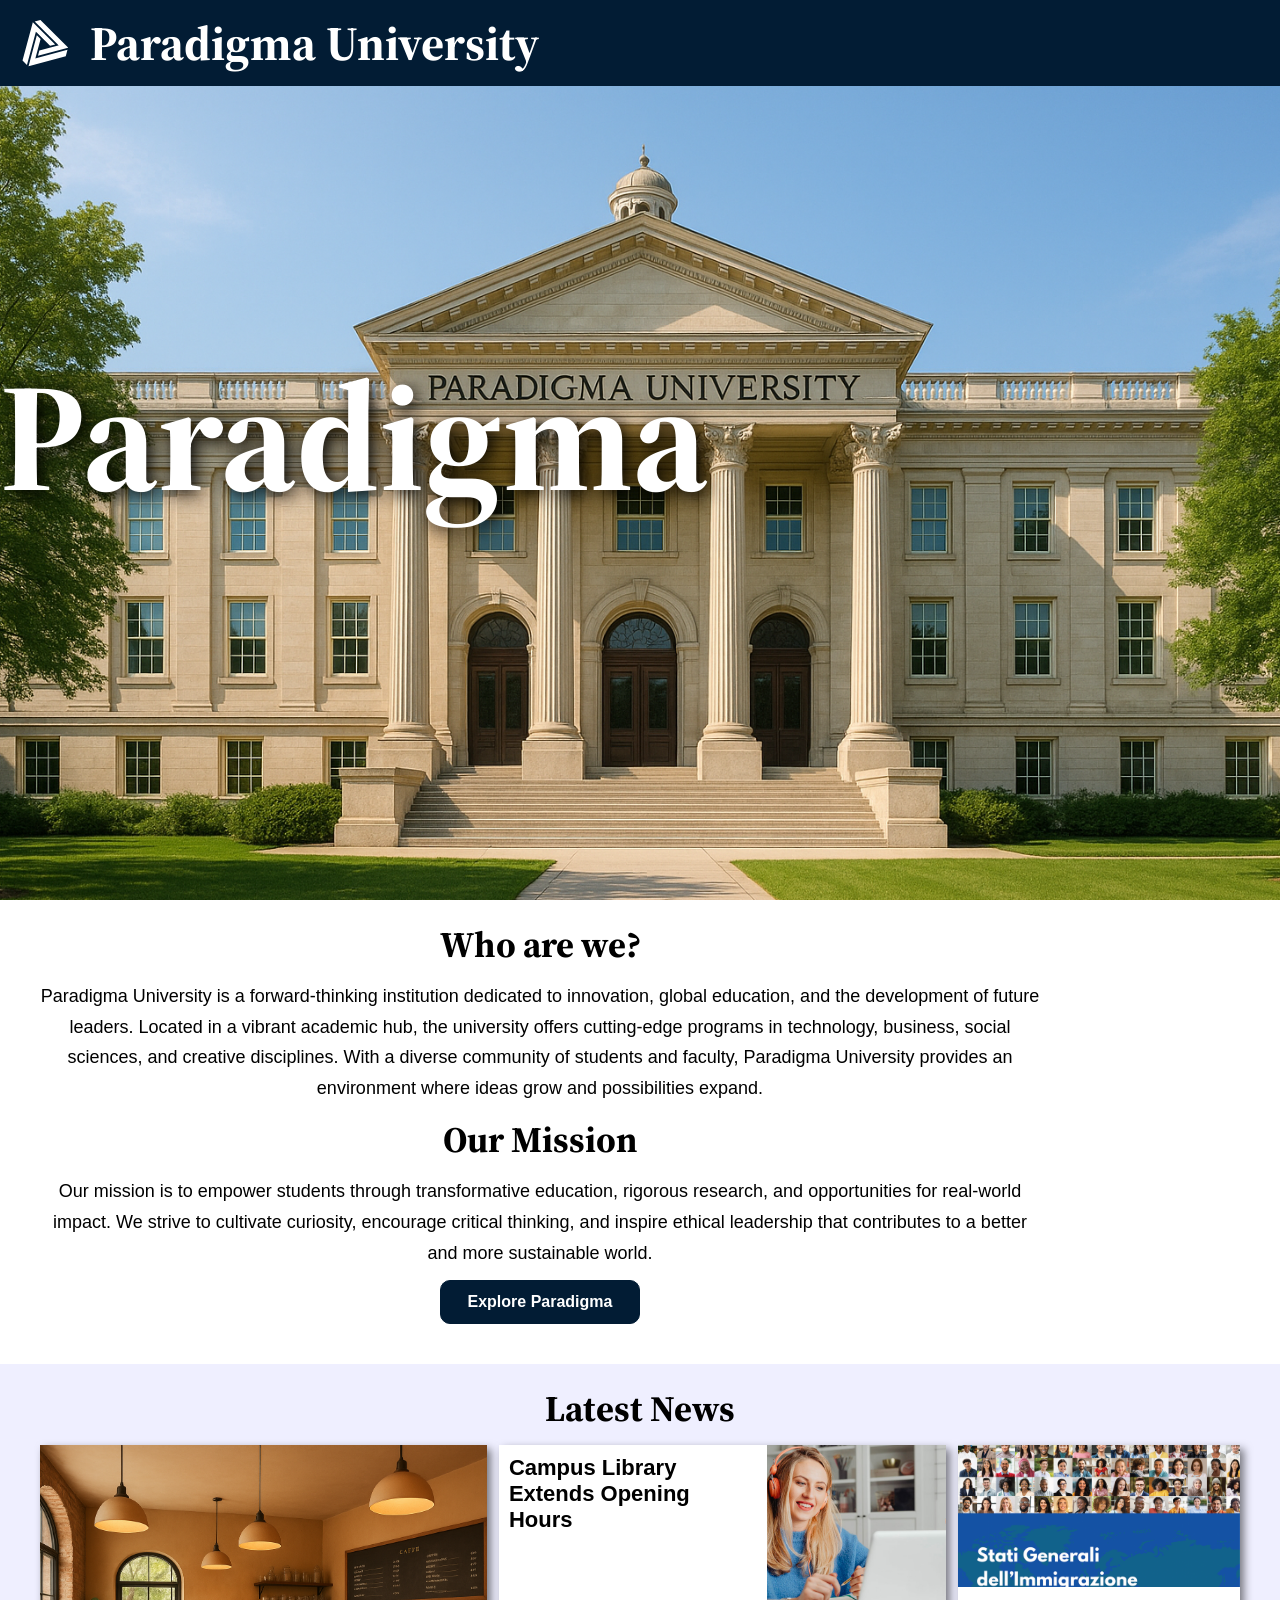
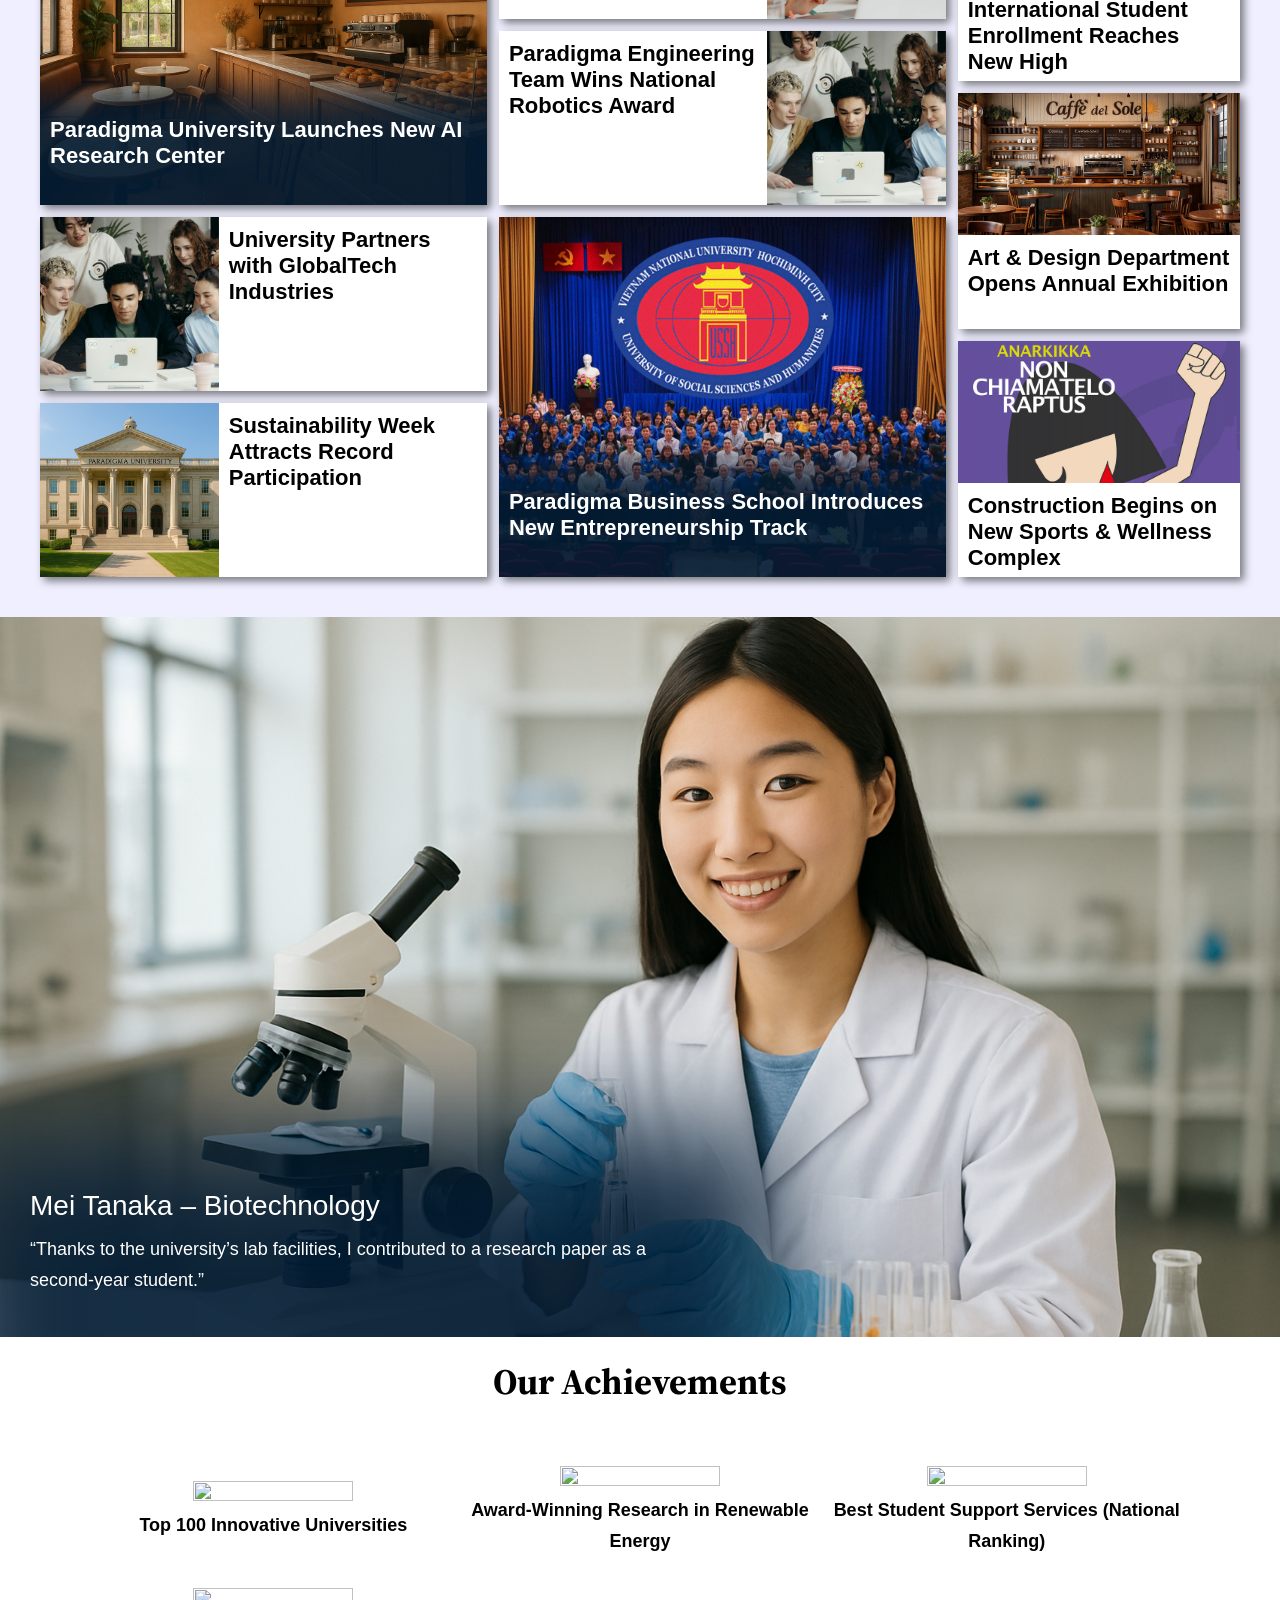
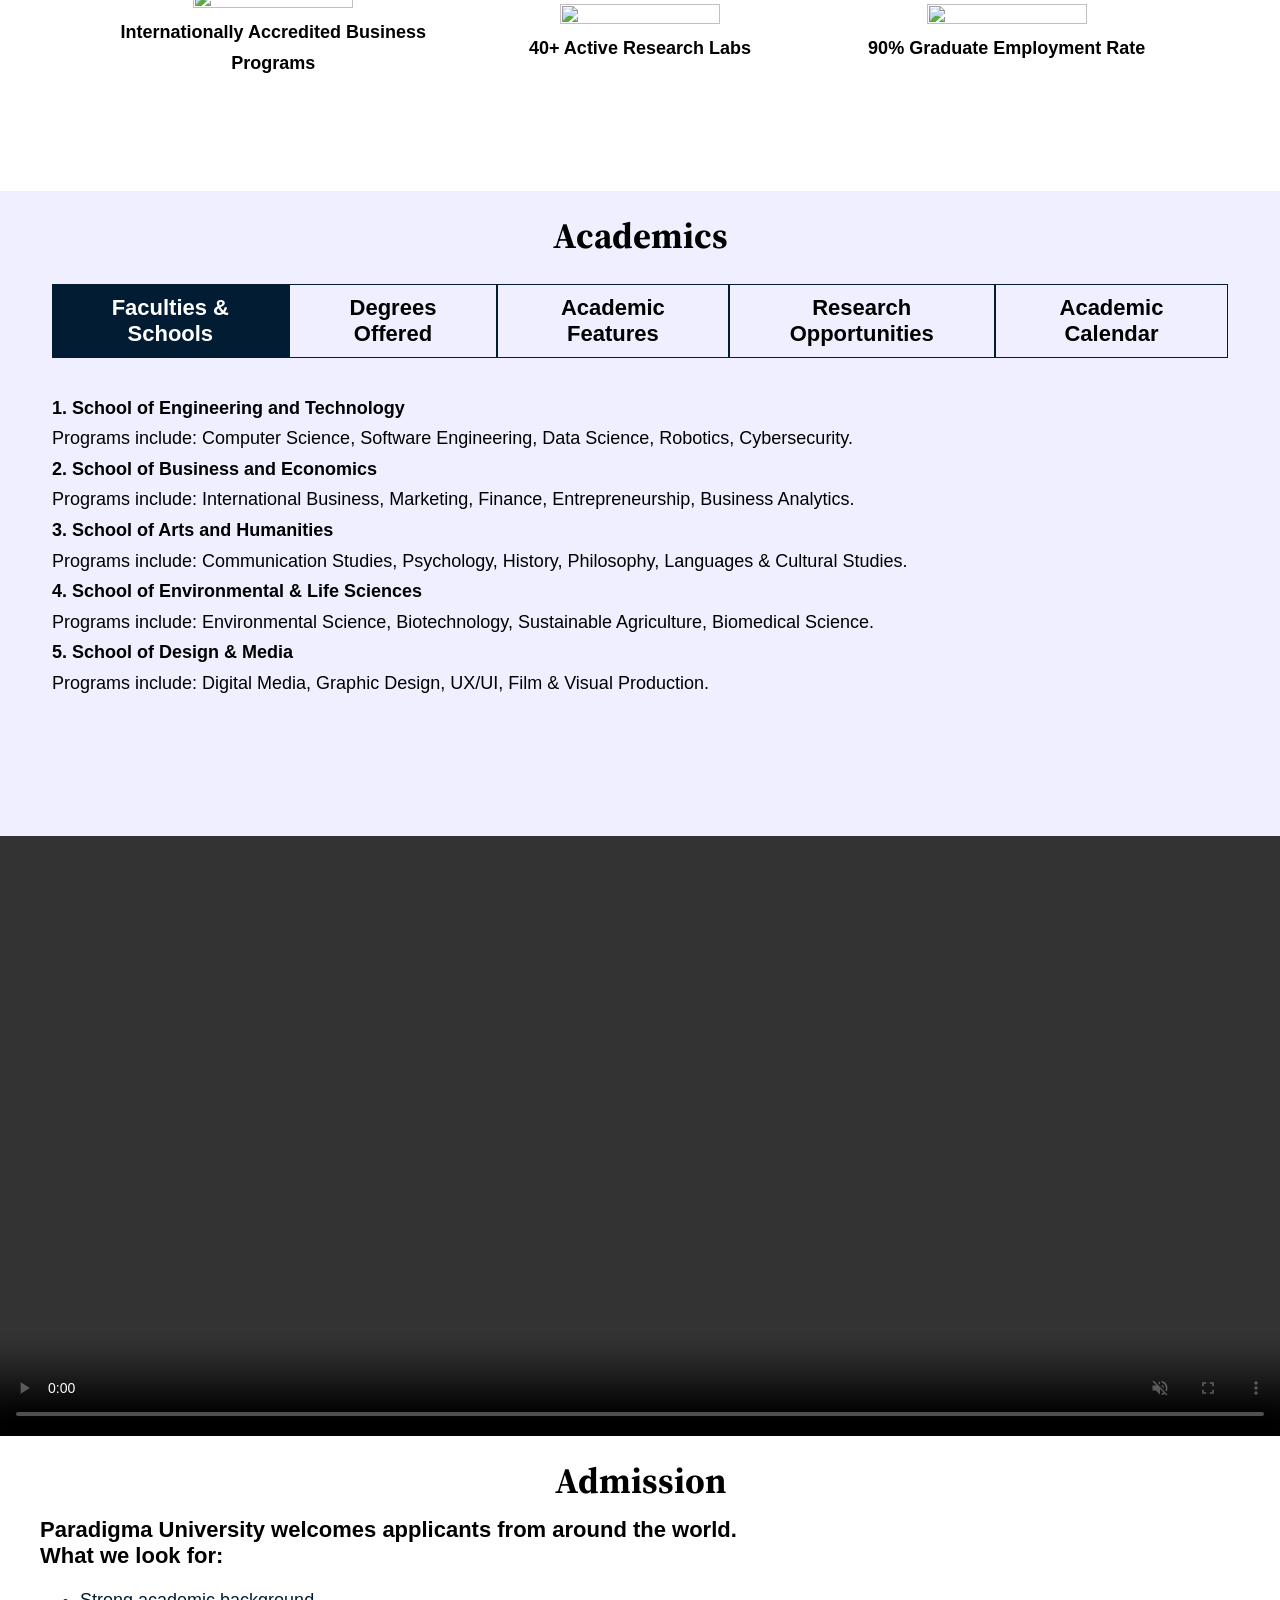
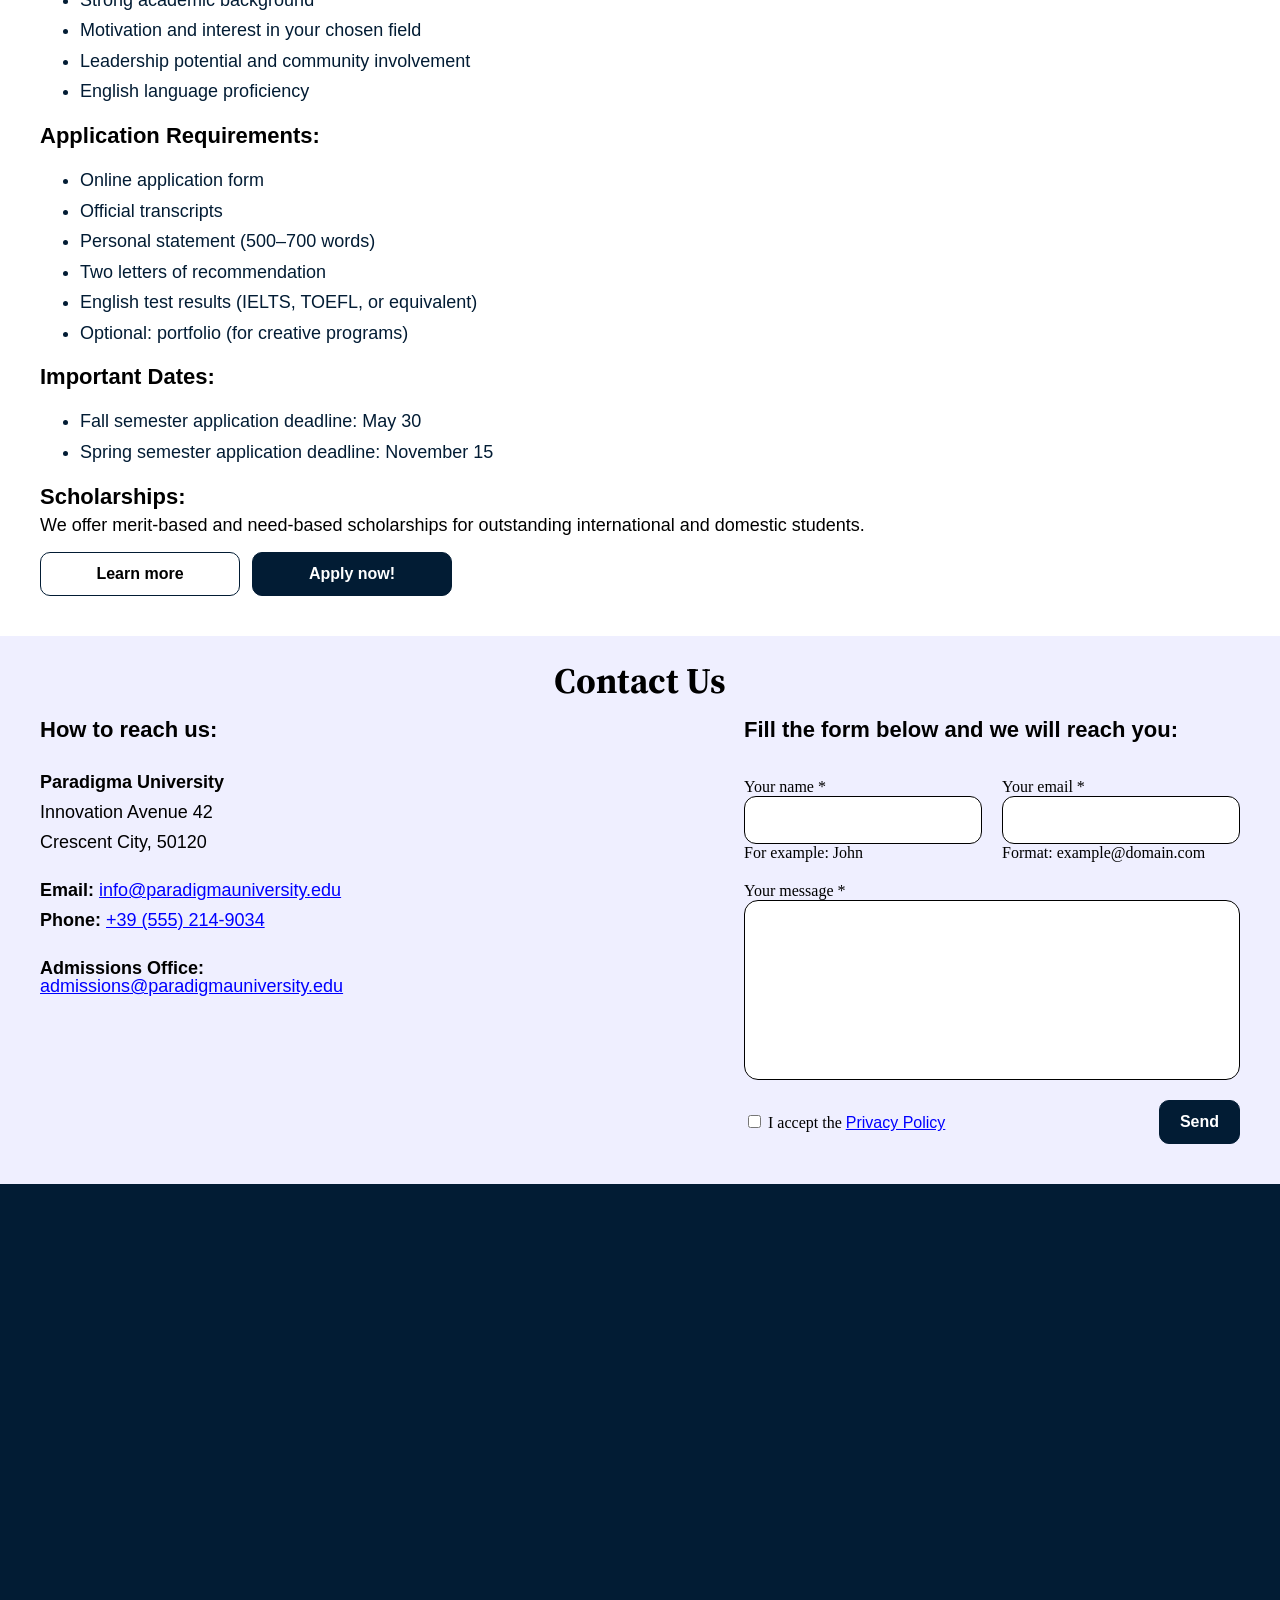
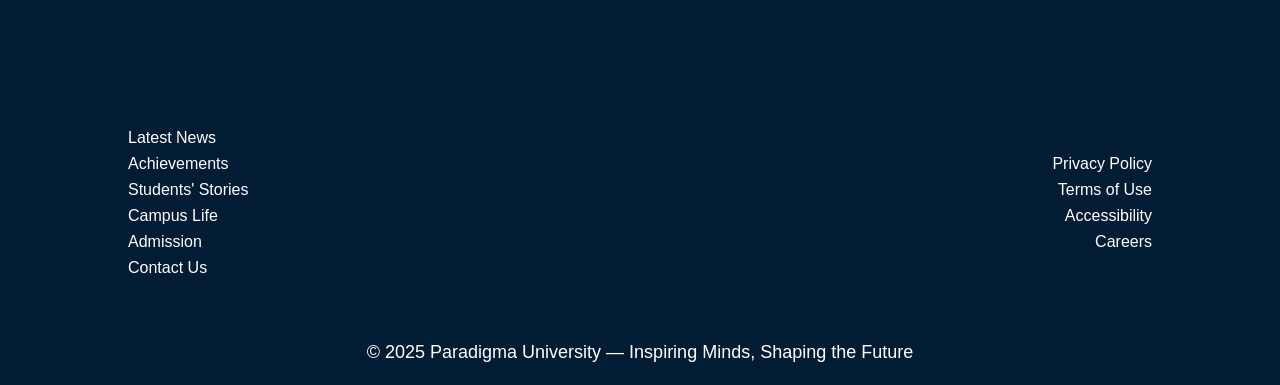
==== commit f28ae66c: "Ultimi ritocchi" ====
--- a/index.html
+++ b/index.html
@@ -1,5 +1,5 @@
 <!doctype html>
-<html lang="it">
+<html lang="en">
   <head>
     <meta charset="UTF-8" />
     <meta name="viewport" content="width=device-width, initial-scale=1.0" />
@@ -40,7 +40,7 @@
               <img
                 class="cover__logo__image"
                 src="./img/paradigma_logo_light.svg"
-                alt="Paradigma University Logo"
+                alt="Paradigma University"
                 loading="lazy"
               />
             </div>
@@ -50,7 +50,7 @@
           </div>
 
           <div class="cover__navigation">
-            <nav>
+            <nav aria-label="Main navigation">
               <ul>
                 <li><a href="#about">About</a></li>
                 <li><a href="#news">News</a></li>
@@ -62,15 +62,35 @@
               </ul>
             </nav>
           </div>
-          <div class="cover__hb">
-            <i class="fa-solid fa-bars"></i>
-          </div>
-          <div class="cover__hb-close">
-            <i class="fa-solid fa-xmark"></i>
-          </div>
-        </div>
+
+          <button
+            class="cover__hb"
+            aria-label="Open navigation menu"
+            aria-expanded="false"
+            aria-controls="mobile-menu"
+            type="button"
+          >
+            <i class="fa-solid fa-bars" aria-hidden="true"></i>
+          </button>
+
+          <button
+            class="cover__hb-close"
+            aria-label="Close navigation menu"
+            aria-expanded="false"
+            aria-controls="mobile-menu"
+            type="button"
+          >
+            <i class="fa-solid fa-xmark" aria-hidden="true"></i>
+          </button>
+        </div>
+
         <div class="cover-bottom">
-          <div class="cover__hb-menu">
+          <nav
+            id="mobile-menu"
+            class="cover__hb-menu"
+            aria-label="Mobile navigation"
+            hidden
+          >
             <a class="cover__hb-menu-button" href="#about">About</a>
             <a class="cover__hb-menu-button" href="#news">News</a>
             <a class="cover__hb-menu-button" href="#student-stories"
@@ -82,13 +102,16 @@
             <a class="cover__hb-menu-button" href="#campus-life">Campus life</a>
             <a class="cover__hb-menu-button" href="#admission">Admission</a>
             <a class="cover__hb-menu-button" href="#contact-us">Contact us</a>
-          </div>
+          </nav>
         </div>
       </div>
     </header>
     <main class="main__container">
-      <section class="main__section__hero">
-        <div class="parallax-bg"></div>
+      <section
+        class="main__section__hero"
+        aria-label="Welcome to Paradigma University"
+      >
+        <div class="parallax-bg" aria-hidden="true"></div>
         <h1 class="hero-title parallax-title">Paradigma</h1>
       </section>
       <section
@@ -137,60 +160,106 @@
       >
         <h2>Latest News</h2>
         <div class="news-grid">
-          <div class="news-item-box big1">
-            <img src="./img/news/news8.png" alt="" loading="lazy" />
-            <div class="news-box-dark-block"></div>
+          <article class="news-item-box big1">
+            <img
+              src="./img/news/news8.png"
+              alt="Modern AI research facility with advanced computing equipment"
+              loading="lazy"
+            />
+            <div class="news-box-dark-block" aria-hidden="true"></div>
             <h4>Paradigma University Launches New AI Research Center</h4>
-          </div>
-          <div class="news-item-box big2">
-            <img src="./img/news/news3.png" alt="" loading="lazy" />
-            <div class="news-box-dark-block"></div>
+          </article>
+
+          <article class="news-item-box big2">
+            <img
+              src="./img/news/news3.png"
+              alt="Business students collaborating in modern classroom"
+              loading="lazy"
+            />
+            <div class="news-box-dark-block" aria-hidden="true"></div>
             <h4>
               Paradigma Business School Introduces New Entrepreneurship Track
             </h4>
-          </div>
-
-          <div class="news-item-small small1">
+          </article>
+
+          <article class="news-item-small small1">
             <h4>Campus Library Extends Opening Hours</h4>
-            <img src="./img/news/news1.jpg" alt="" loading="lazy" />
-          </div>
-          <div class="news-item-small small2">
+            <img
+              src="./img/news/news1.jpg"
+              alt="Students studying in library"
+              loading="lazy"
+            />
+          </article>
+
+          <article class="news-item-small small2">
             <h4>Paradigma Engineering Team Wins National Robotics Award</h4>
-            <img src="./img/news/news5.jpg" alt="" loading="lazy" />
-          </div>
-          <div class="news-item-small-alt small3">
-            <img src="./img/news/news5.jpg" alt="" loading="lazy" />
+            <img
+              src="./img/news/news5.jpg"
+              alt="Engineering students with robotics project"
+              loading="lazy"
+            />
+          </article>
+
+          <article class="news-item-small-alt small3">
+            <img
+              src="./img/news/news5.jpg"
+              alt="Business partnership signing ceremony"
+              loading="lazy"
+            />
             <h4>University Partners with GlobalTech Industries</h4>
-          </div>
-          <div class="news-item-small-alt small4">
-            <img src="./img/news/news6.png" alt="" loading="lazy" />
+          </article>
+
+          <article class="news-item-small-alt small4">
+            <img
+              src="./img/news/news6.png"
+              alt="Students participating in sustainability event"
+              loading="lazy"
+            />
             <h4>Sustainability Week Attracts Record Participation</h4>
-          </div>
-
-          <div class="news-item-wide wide1">
-            <img src="./img/news/news4.png" alt="" loading="lazy" />
+          </article>
+
+          <article class="news-item-wide wide1">
+            <img
+              src="./img/news/news4.png"
+              alt="Diverse group of international students on campus"
+              loading="lazy"
+            />
             <h4>International Student Enrollment Reaches New High</h4>
-          </div>
-          <div class="news-item-wide wide2">
-            <img src="./img/news/news7.png" alt="" loading="lazy" />
+          </article>
+
+          <article class="news-item-wide wide2">
+            <img
+              src="./img/news/news7.png"
+              alt="Art gallery exhibition with creative works"
+              loading="lazy"
+            />
             <h4>Art & Design Department Opens Annual Exhibition</h4>
-          </div>
-          <div class="news-item-wide wide3">
-            <img src="./img/news/news2.jpg" alt="" loading="lazy" />
+          </article>
+
+          <article class="news-item-wide wide3">
+            <img
+              src="./img/news/news2.jpg"
+              alt="Construction site of new sports complex"
+              loading="lazy"
+            />
             <h4>Construction Begins on New Sports & Wellness Complex</h4>
-          </div>
+          </article>
         </div>
       </section>
       <section
         class="main__section__filled section__stories fade-block"
         id="student-stories"
       >
-        <div class="stories__carousel">
+        <div
+          class="stories__carousel"
+          aria-label="Student testimonials"
+          aria-roledescription="carousel"
+        >
           <div class="carousel-track">
             <div class="slide">
               <img
                 src="./img/student-stories/student-story3.png"
-                alt=""
+                alt="Liam Rivera presenting business plan"
                 loading="lazy"
               />
               <div class="slide-dark-block-container">
@@ -207,7 +276,7 @@
             <div class="slide">
               <img
                 src="./img/student-stories/student-story1.png"
-                alt=""
+                alt="Mei Tanaka working in biotechnology laboratory"
                 loading="lazy"
               />
               <div class="slide-dark-block-container">
@@ -224,7 +293,7 @@
             <div class="slide">
               <img
                 src="./img/student-stories/student-story2.png"
-                alt=""
+                alt="Emily Dawson coding on computer"
                 loading="lazy"
               />
               <div class="slide-dark-block-container">
@@ -241,7 +310,7 @@
             <div class="slide">
               <img
                 src="./img/student-stories/student-story3.png"
-                alt=""
+                alt="Liam Rivera presenting business plan"
                 loading="lazy"
               />
               <div class="slide-dark-block-container">
@@ -258,7 +327,7 @@
             <div class="slide">
               <img
                 src="./img/student-stories/student-story1.png"
-                alt=""
+                alt="Mei Tanaka working in biotechnology laboratory"
                 loading="lazy"
               />
               <div class="slide-dark-block-container">
@@ -273,8 +342,14 @@
               </div>
             </div>
           </div>
-          <i class="fa-solid fa-chevron-left arrow prev"></i>
-          <i class="fa-solid fa-chevron-right arrow next"></i>
+          <i
+            class="fa-solid fa-chevron-left arrow prev"
+            aria-label="Previous student story"
+          ></i>
+          <i
+            class="fa-solid fa-chevron-right arrow next"
+            aria-label="Next student story"
+          ></i>
         </div>
       </section>
       <section
@@ -284,27 +359,57 @@
         <h2>Our Achievements</h2>
         <div class="achievements-container">
           <div class="achievement-element">
-            <img src="./img/achievements/achieve_1.svg" alt="" loading="lazy" />
+            <img
+              src="./img/achievements/achieve_1.svg"
+              alt=""
+              role="presentation"
+              loading="lazy"
+            />
             <p>Top 100 Innovative Universities</p>
           </div>
           <div class="achievement-element">
-            <img src="./img/achievements/achieve_2.svg" alt="" loading="lazy" />
+            <img
+              src="./img/achievements/achieve_2.svg"
+              alt=""
+              role="presentation"
+              loading="lazy"
+            />
             <p>Award-Winning Research in Renewable Energy</p>
           </div>
           <div class="achievement-element">
-            <img src="./img/achievements/achieve_3.svg" alt="" loading="lazy" />
+            <img
+              src="./img/achievements/achieve_3.svg"
+              alt=""
+              role="presentation"
+              loading="lazy"
+            />
             <p>Best Student Support Services (National Ranking)</p>
           </div>
           <div class="achievement-element">
-            <img src="./img/achievements/achieve_4.svg" alt="" loading="lazy" />
+            <img
+              src="./img/achievements/achieve_4.svg"
+              alt=""
+              role="presentation"
+              loading="lazy"
+            />
             <p>Internationally Accredited Business Programs</p>
           </div>
           <div class="achievement-element">
-            <img src="./img/achievements/achieve_5.svg" alt="" loading="lazy" />
+            <img
+              src="./img/achievements/achieve_5.svg"
+              alt=""
+              role="presentation"
+              loading="lazy"
+            />
             <p>40+ Active Research Labs</p>
           </div>
           <div class="achievement-element">
-            <img src="./img/achievements/achieve_6.svg" alt="" loading="lazy" />
+            <img
+              src="./img/achievements/achieve_6.svg"
+              alt=""
+              role="presentation"
+              loading="lazy"
+            />
             <p>90% Graduate Employment Rate</p>
           </div>
         </div>
@@ -315,24 +420,63 @@
       >
         <h2>Academics</h2>
         <div class="academics-container">
-          <div class="academics-chapter-headers">
-            <div class="academics-chapter-header header-1 header-active">
+          <div
+            class="academics-chapter-headers"
+            role="tablist"
+            aria-label="Academic information categories"
+          >
+            <div
+              role="tab"
+              aria-selected="true"
+              aria-controls="panel-1"
+              id="tab-1"
+              class="academics-chapter-header header-1 header-active"
+            >
               <h4>Faculties & Schools</h4>
             </div>
-            <div class="academics-chapter-header header-2">
+            <div
+              role="tab"
+              aria-selected="false"
+              aria-controls="panel-2"
+              id="tab-2"
+              class="academics-chapter-header header-2"
+            >
               <h4>Degrees Offered</h4>
             </div>
-            <div class="academics-chapter-header header-3">
+            <div
+              role="tab"
+              aria-selected="false"
+              aria-controls="panel-3"
+              id="tab-3"
+              class="academics-chapter-header header-3"
+            >
               <h4>Academic Features</h4>
             </div>
-            <div class="academics-chapter-header header-4">
+            <div
+              role="tab"
+              aria-selected="false"
+              aria-controls="panel-4"
+              id="tab-4"
+              class="academics-chapter-header header-4"
+            >
               <h4>Research Opportunities</h4>
             </div>
-            <div class="academics-chapter-header header-5">
+            <div
+              role="tab"
+              aria-selected="false"
+              aria-controls="panel-5"
+              id="tab-5"
+              class="academics-chapter-header header-5"
+            >
               <h4>Academic Calendar</h4>
             </div>
           </div>
-          <div class="academics-chapter-body body-1 body-active">
+          <div
+            role="tabpanel"
+            id="panel-1"
+            aria-labelledby="tab-1"
+            class="academics-chapter-body body-1 body-active"
+          >
             <p>
               <strong>1. School of Engineering and Technology</strong> <br />
               Programs include: Computer Science, Software Engineering, Data
@@ -352,7 +496,12 @@
               & Visual Production.
             </p>
           </div>
-          <div class="academics-chapter-body body-2">
+          <div
+            role="tabpanel"
+            id="panel-2"
+            aria-labelledby="tab-2"
+            class="academics-chapter-body body-2"
+          >
             <ul>
               <li>Undergraduate Programs (Bachelor’s)</li>
               <li>Graduate Programs (Master’s & PhD)</li>
@@ -360,7 +509,12 @@
               <li>Online & Hybrid Courses</li>
             </ul>
           </div>
-          <div class="academics-chapter-body body-3">
+          <div
+            role="tabpanel"
+            id="panel-3"
+            aria-labelledby="tab-3"
+            class="academics-chapter-body body-3"
+          >
             <ul>
               <li>
                 <strong>Small class sizes</strong> for personalized learning
@@ -383,7 +537,12 @@
               </li>
             </ul>
           </div>
-          <div class="academics-chapter-body body-4">
+          <div
+            role="tabpanel"
+            id="panel-4"
+            aria-labelledby="tab-4"
+            class="academics-chapter-body body-4"
+          >
             <p>
               <strong
                 >Students at Paradigma University can participate in:</strong
@@ -396,7 +555,12 @@
               <li>Collaborative projects with industry partners</li>
             </ul>
           </div>
-          <div class="academics-chapter-body body-5">
+          <div
+            role="tabpanel"
+            id="panel-5"
+            aria-labelledby="tab-5"
+            class="academics-chapter-body body-5"
+          >
             <p>
               <strong>Fall Semester</strong> – September to December
               <br /><strong>Spring Semester</strong> – February to June
@@ -414,10 +578,11 @@
         <video
           class="campus-life-video"
           src="./src/campus-life.mp4"
-          autoplay
+          controls
           muted
           playsinline
           loop
+          aria-label="Campus life video tour showing student activities and facilities"
         ></video>
       </section>
       <section
@@ -480,35 +645,121 @@
 
             <br />
 
-            <p><strong>Email:</strong> info@paradigmauniversity.edu</p>
-            <p><strong>Phone:</strong> +39 (555) 214-9034</p>
+            <p>
+              <strong>Email:</strong>
+              <a
+                href="mailto:info@paradigmauniversity.edu"
+                style="color: blue; text-decoration: underline"
+                >info@paradigmauniversity.edu</a
+              >
+            </p>
+            <p>
+              <strong>Phone:</strong>
+              <a
+                href="tel:+395552149034"
+                style="color: blue; text-decoration: underline"
+                >+39 (555) 214-9034</a
+              >
+            </p>
 
             <br />
 
             <p>
               <strong>Admissions Office:</strong><br />
-              admissions@paradigmauniversity.edu
+              <a
+                href="mailto:admissions@paradigmauniversity.edu"
+                style="color: blue; text-decoration: underline"
+                >admissions@paradigmauniversity.edu</a
+              >
             </p>
           </div>
 
           <div class="contact-form">
             <h4>Fill the form below and we will reach you:</h4>
 
-            <form class="contact-us-form">
+            <form
+              class="contact-us-form"
+              aria-labelledby="contact-form-heading"
+            >
               <div class="form-row">
-                <input type="text" placeholder="Your name" />
-                <input type="email" placeholder="Your e-mail" />
-              </div>
-
-              <textarea placeholder="Your message"></textarea>
+                <div class="form-field">
+                  <label for="contact-name">
+                    Your name
+                    <span class="required" aria-label="required">*</span>
+                  </label>
+                  <input
+                    type="text"
+                    id="contact-name"
+                    name="name"
+                    required
+                    aria-required="true"
+                    autocomplete="name"
+                  />
+                  <span id="email-format" class="field-hint"
+                    >For example: John</span
+                  >
+                </div>
+
+                <div class="form-field">
+                  <label for="contact-email">
+                    Your email
+                    <span class="required" aria-label="required">*</span>
+                  </label>
+                  <input
+                    type="email"
+                    id="contact-email"
+                    name="email"
+                    required
+                    aria-required="true"
+                    autocomplete="email"
+                    aria-describedby="email-format"
+                  />
+                  <span id="email-format" class="field-hint"
+                    >Format: example@domain.com</span
+                  >
+                </div>
+              </div>
+
+              <div class="form-field">
+                <label for="contact-message">
+                  Your message
+                  <span class="required" aria-label="required">*</span>
+                </label>
+                <textarea
+                  id="contact-message"
+                  name="message"
+                  required
+                  aria-required="true"
+                  rows="5"
+                ></textarea>
+              </div>
+
               <div class="form-bottom">
-                <p class="checkbox">
-                  <input type="checkbox" />
-                  Accept Privacy Policy
-                </p>
-
-                <button class="primary-button" , type="submit">Send</button>
-              </div>
+                <div class="checkbox-field">
+                  <input
+                    type="checkbox"
+                    id="privacy-policy"
+                    name="privacy"
+                    required
+                    aria-required="true"
+                  />
+                  <label for="privacy-policy">
+                    I accept the
+                    <a href="#" style="color: blue; text-decoration: underline"
+                      >Privacy Policy</a
+                    >
+                  </label>
+                </div>
+
+                <button class="primary-button" type="submit">Send</button>
+              </div>
+
+              <div
+                id="form-status"
+                role="status"
+                aria-live="polite"
+                aria-atomic="true"
+              ></div>
             </form>
           </div>
         </div>
@@ -522,29 +773,50 @@
         allowfullscreen=""
         loading="lazy"
         referrerpolicy="no-referrer-when-downgrade"
+        aria-label="Interactive map of Paradigma University campus location"
       ></iframe>
     </main>
     <footer class="footer">
       <div class="footer-wrapper">
-        <div class="footer__socials">
-          <i
-            class="social-icon fa-brands fa-instagram"
-            onclick="window.open('https://instagram.com', '_blank')"
-          ></i>
-          <i
-            class="social-icon fa-brands fa-youtube"
-            onclick="window.open('https://youtube.com', '_blank')"
-          ></i>
-          <i
-            class="social-icon fa-brands fa-facebook"
-            onclick="window.open('https://facebook.com', '_blank')"
-          ></i>
-          <i
-            class="social-icon fa-brands fa-tiktok"
-            onclick="window.open('https://tiktok.com', '_blank')"
-          ></i>
-        </div>
-        <div class="footer__links">
+        <nav class="footer__socials" aria-label="Social media">
+          <a
+            href="https://instagram.com"
+            target="_blank"
+            rel="noopener noreferrer"
+            aria-label="Follow us on Instagram (opens in new window)"
+            class="social-icon"
+          >
+            <i class="fa-brands fa-instagram" aria-hidden="true"></i>
+          </a>
+          <a
+            href="https://youtube.com"
+            target="_blank"
+            rel="noopener noreferrer"
+            aria-label="Subscribe to our YouTube channel (opens in new window)"
+            class="social-icon"
+          >
+            <i class="fa-brands fa-youtube" aria-hidden="true"></i>
+          </a>
+          <a
+            href="https://facebook.com"
+            target="_blank"
+            rel="noopener noreferrer"
+            aria-label="Follow us on Facebook (opens in new window)"
+            class="social-icon"
+          >
+            <i class="fa-brands fa-facebook" aria-hidden="true"></i>
+          </a>
+          <a
+            href="https://tiktok.com"
+            target="_blank"
+            rel="noopener noreferrer"
+            aria-label="Follow us on TikTok (opens in new window)"
+            class="social-icon"
+          >
+            <i class="fa-brands fa-tiktok" aria-hidden="true"></i>
+          </a>
+        </nav>
+        <div class="footer__links" aria-label="Footer navigation">
           <div class="footer__anchors">
             <a href="#">Latest News</a>
             <a href="#">Achievements</a>
@@ -553,7 +825,7 @@
             <a href="#">Admission</a>
             <a href="#">Contact Us</a>
           </div>
-          <div class="footer__info">
+          <div class="footer__info" aria-label="Legal and site information">
             <a href="#">Privacy Policy</a>
             <a href="#">Terms of Use</a>
             <a href="#">Accessibility</a>
--- a/style.css
+++ b/style.css
@@ -2,7 +2,7 @@
 :root {
   /* palette colore */
   --primary-color: #021c34;
-  --secondary-color: #a1ddff;
+  --secondary-color: #0f4c85;
   --background-light: #fff;
   --background-dark: #efefff;
   --accent-color: #ff3131;
@@ -127,7 +127,7 @@
 }
 button.primary-button:hover {
   background: var(--secondary-color);
-  color: var(--text-color);
+  color: var(--text-color-light);
   border-color: var(--secondary-color);
 }
 button.primary-button:active {
@@ -160,7 +160,7 @@
 }
 button.secondary-button:hover {
   background: var(--secondary-color);
-  color: var(--text-color);
+  color: var(--text-color-light);
   border-color: var(--secondary-color);
 }
 button.secondary-button:active {
@@ -219,6 +219,9 @@
   font-size: var(--p);
   color: var(--text-color-light);
 }
+.cover__navigation ul li a:hover {
+  text-decoration: underline;
+}
 .cover__logo__title {
   display: flex;
   flex-direction: row;
@@ -228,15 +231,19 @@
 .cover__hb {
   font-size: 28px;
   color: var(--text-color-light);
+  background-color: transparent;
   cursor: pointer;
   display: none;
+  border: var(--primary-color);
   transition: all 0.3s ease-in-out;
 }
 .cover__hb-close {
   font-size: 28px;
   color: var(--text-color-light);
+  background-color: transparent;
   cursor: pointer;
   display: none;
+  border: var(--primary-color);
 }
 .cover__hb-menu {
   background-color: var(--primary-color);
@@ -274,12 +281,16 @@
   opacity: 0;
   background-color: var(--primary-color);
   box-sizing: border-box;
-  transition: transform 0.4s ease, opacity 0.4s ease;
+  transition:
+    transform 0.4s ease,
+    opacity 0.4s ease;
 }
 .cover-bottom.hb-active {
   opacity: 1;
   transform: translateY(0);
-  transition: transform 0.4s ease, opacity 0.4s ease;
+  transition:
+    transform 0.4s ease,
+    opacity 0.4s ease;
 }
 .cover__hb-menu-button {
   text-decoration: none;
@@ -288,7 +299,7 @@
   color: var(--text-color-light);
 }
 .cover__hb-menu-button:hover {
-  color: var(--secondary-color);
+  text-decoration: underline;
 }
 
 /* footer styles: */
@@ -321,18 +332,18 @@
   align-items: center;
   margin-top: 20px;
 }
-.footer__socials i.social-icon {
+.footer__socials a.social-icon {
   font-size: 2em;
   color: var(--text-color-light);
   transition: all 0.2s ease-in-out;
 }
-.footer__socials i.social-icon:hover {
+.footer__socials a.social-icon:hover {
   color: var(--text-color-light);
   cursor: pointer;
   scale: 1.3;
   transition: all 0.2s ease-in-out;
 }
-.footer__socials i.social-icon:active {
+.footer__socials a.social-icon:active {
   transform: scale(0.6);
 }
 .footer__anchors {
@@ -348,6 +359,15 @@
   justify-content: space-between;
   align-items: flex-end;
   gap: 8px;
+}
+.footer__links a {
+  text-decoration: none;
+  font-family: var(--secondary-font);
+  font-size: var(--p);
+  color: var(--text-color-light);
+}
+.footer__links a:hover {
+  text-decoration: underline;
 }
 .footer__copyright {
   text-align: center;
@@ -676,7 +696,7 @@
 }
 .achievement-element img {
   align-self: center;
-  width: 50%;
+  width: calc(100vw / 8);
   height: 100%;
 }
 
@@ -721,7 +741,7 @@
   border: 1px solid var(--primary-color);
 }
 .academics-chapter-header:hover h4 {
-  color: var(--text-color);
+  color: var(--text-color-light);
 }
 .academics-chapter-header h4 {
   color: var(--text-color);
@@ -779,7 +799,7 @@
   margin: 0 auto;
   display: flex;
   flex-direction: row;
-  gap: 80px;
+  gap: 80;
   align-items: flex-start;
 }
 .contact-info h4 {
@@ -839,6 +859,10 @@
 .form-bottom button {
   min-width: fit-content;
 }
+.form-field {
+  display: flex;
+  flex-direction: column;
+}
 
 @media (max-width: 1420px) {
   .cover__navigation {
@@ -849,7 +873,7 @@
   }
 }
 
-@media (max-width: 1024px) {
+@media (max-width: 990px) {
   h1 {
     font-size: var(--h1-tablet);
   }
